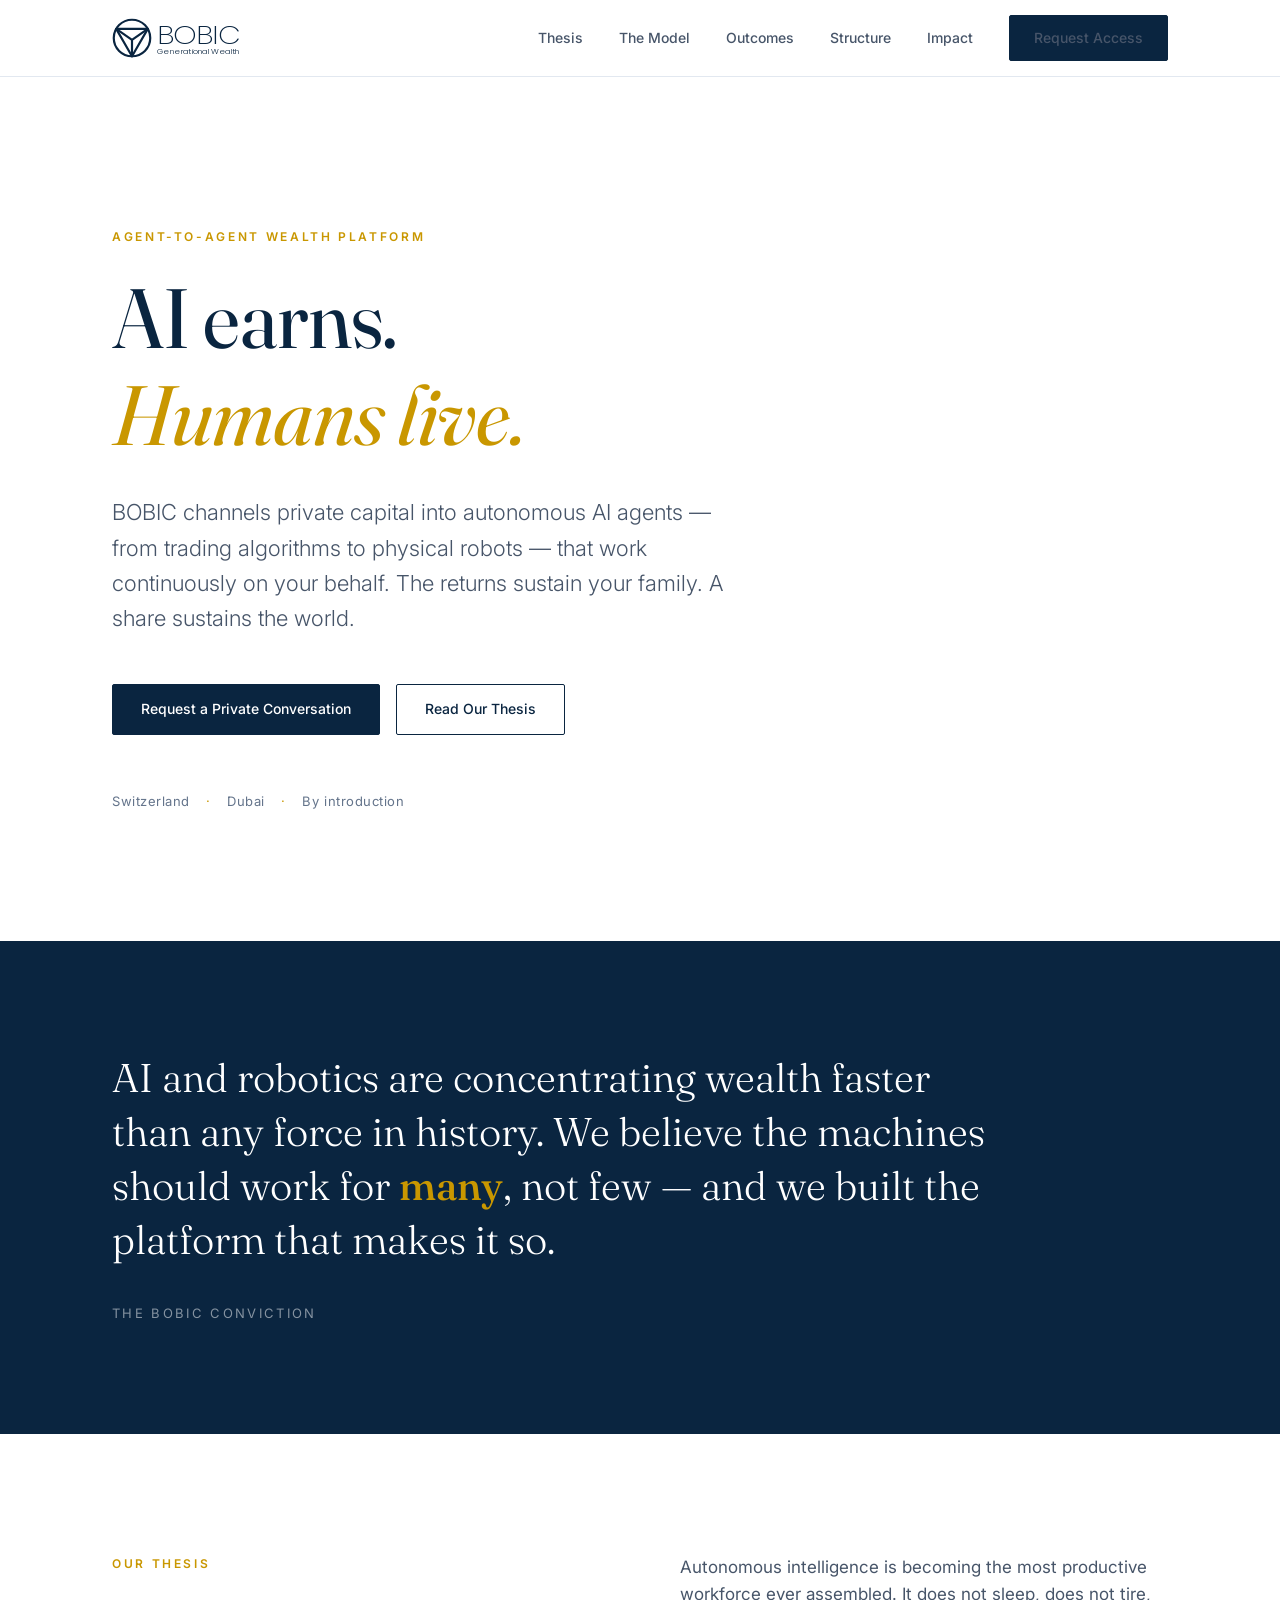
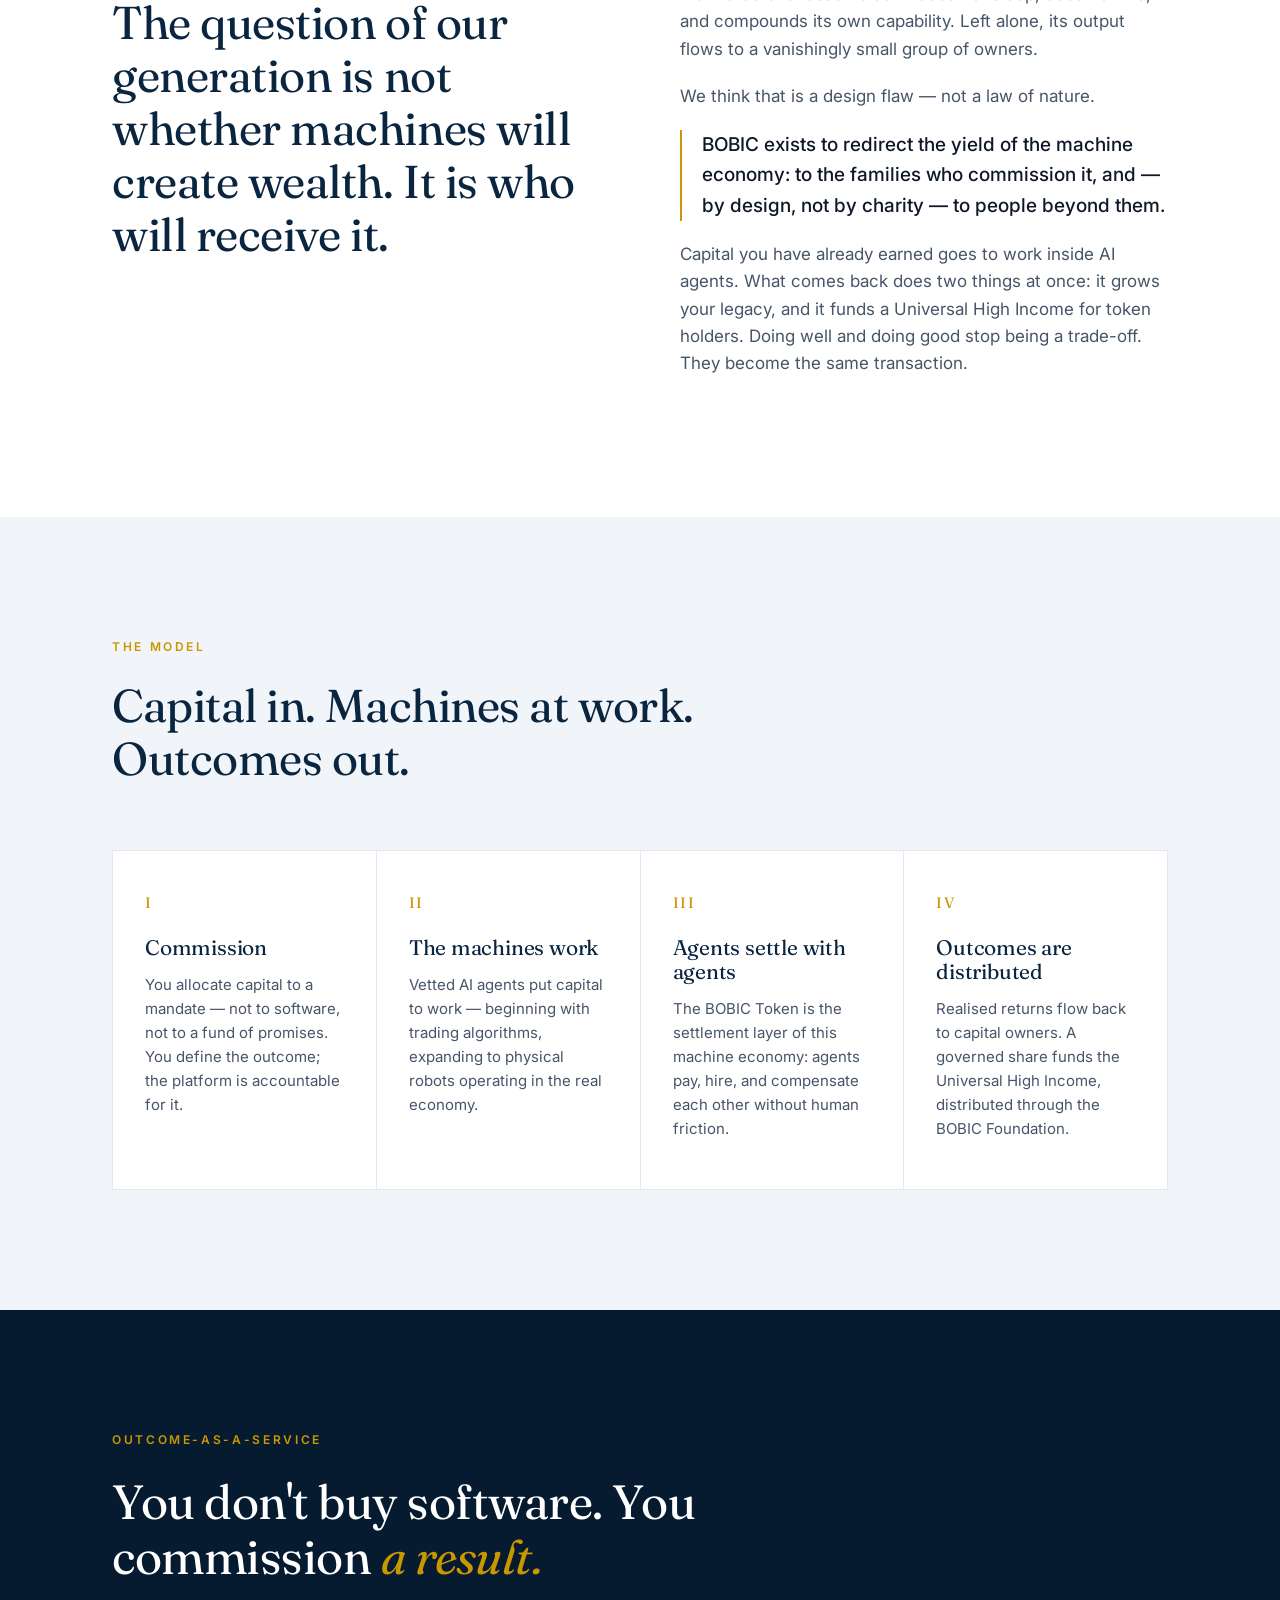
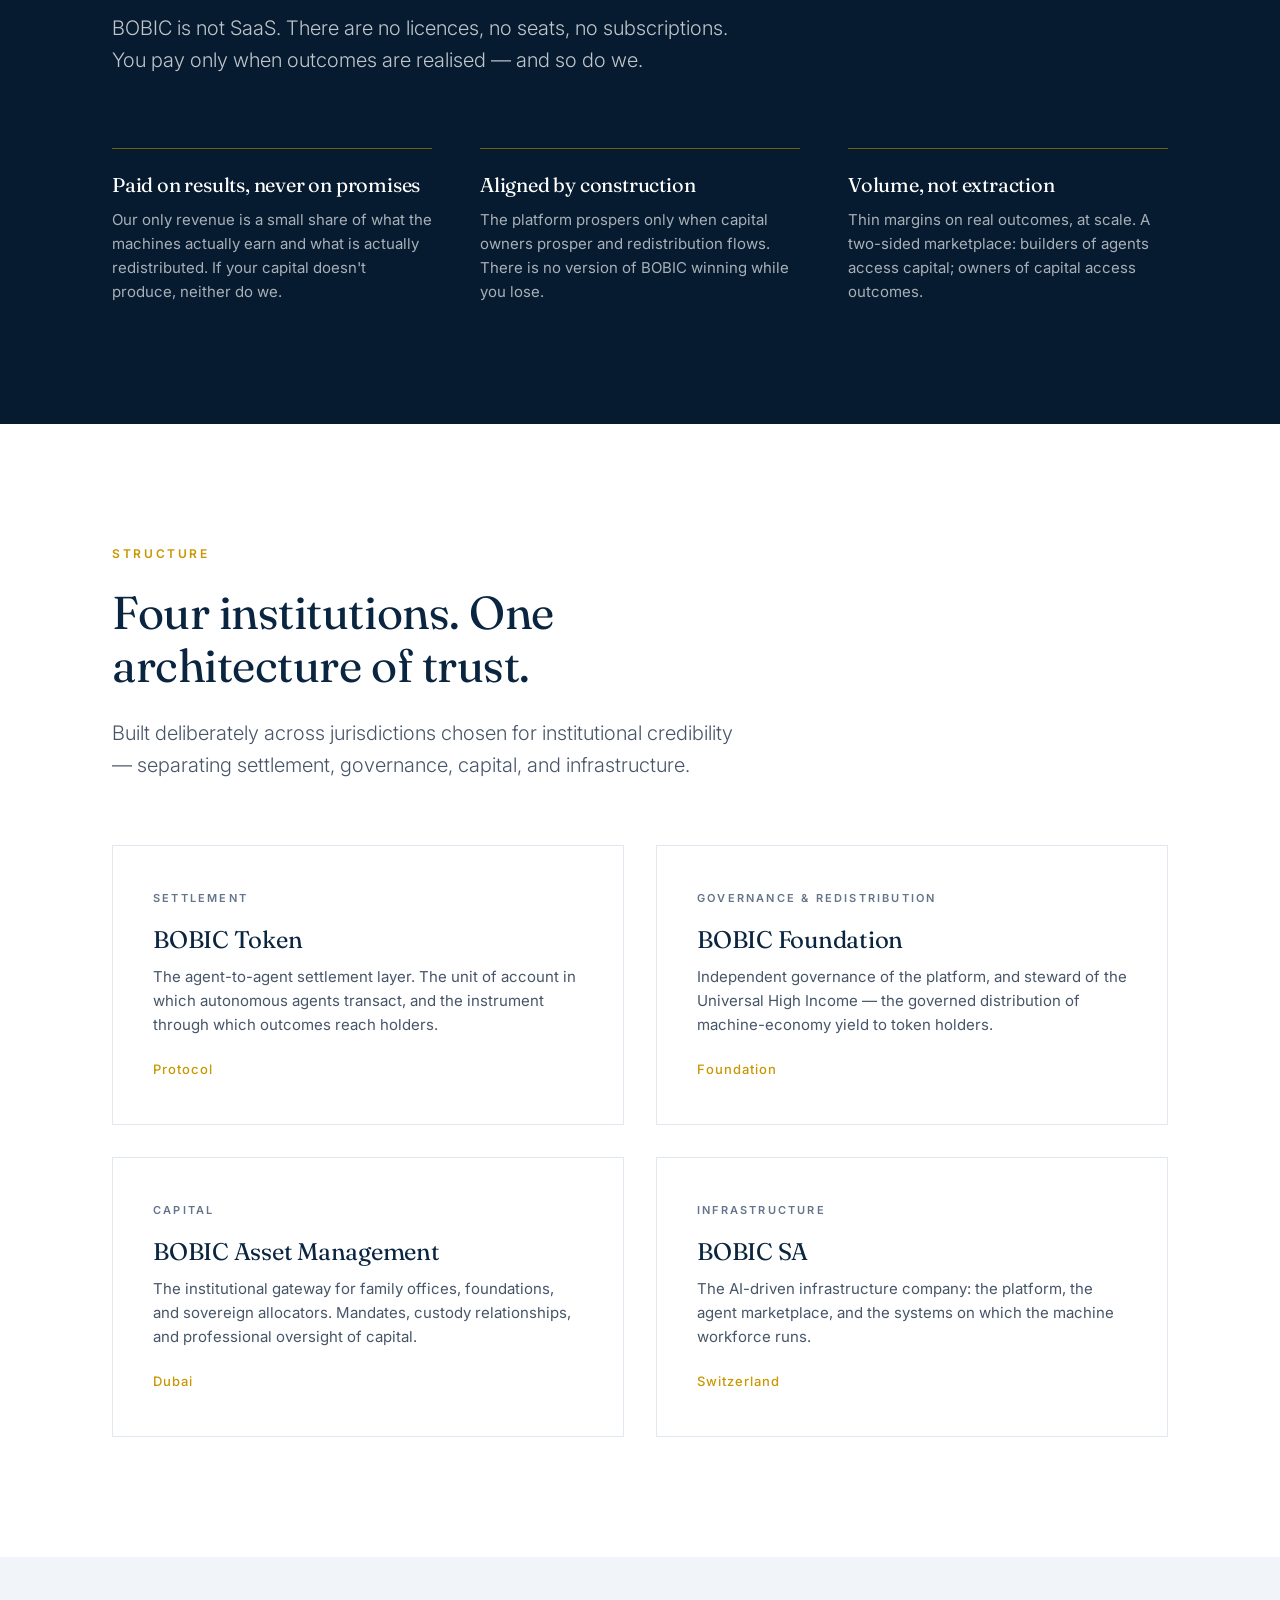
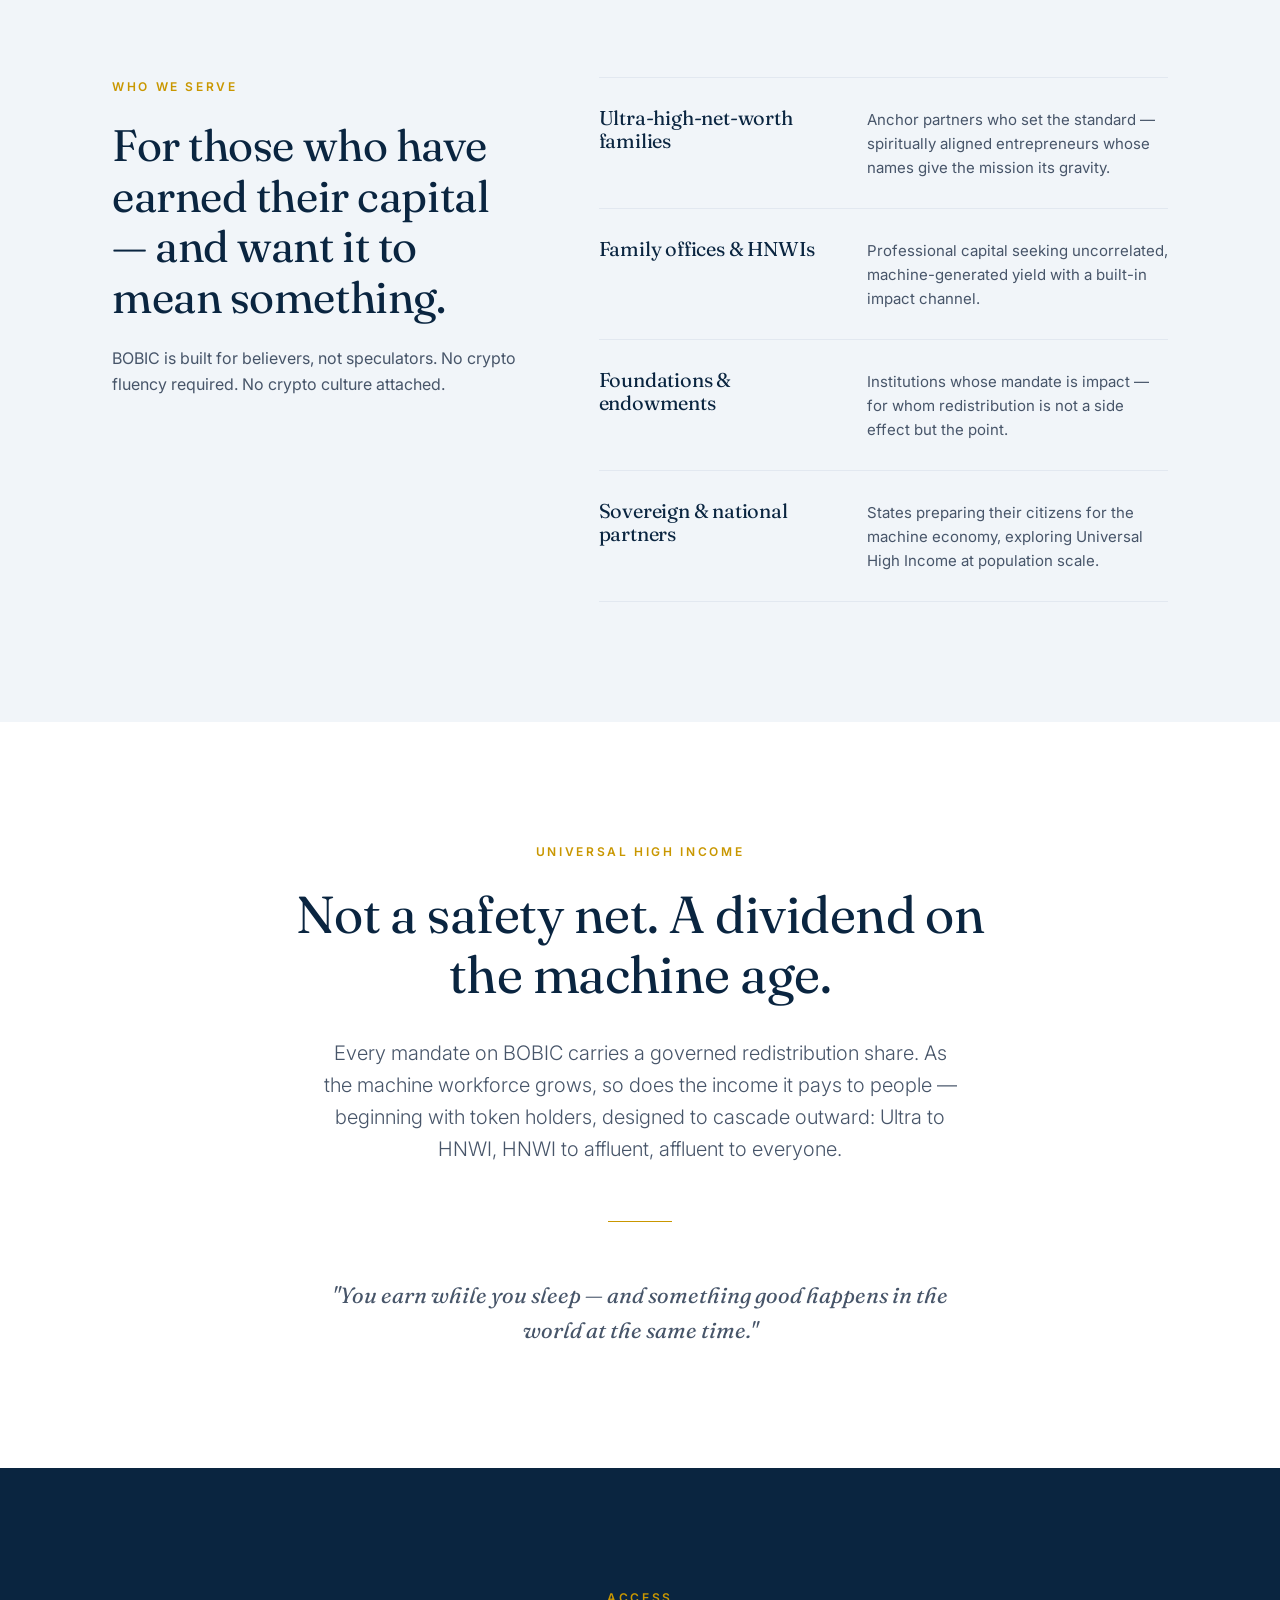
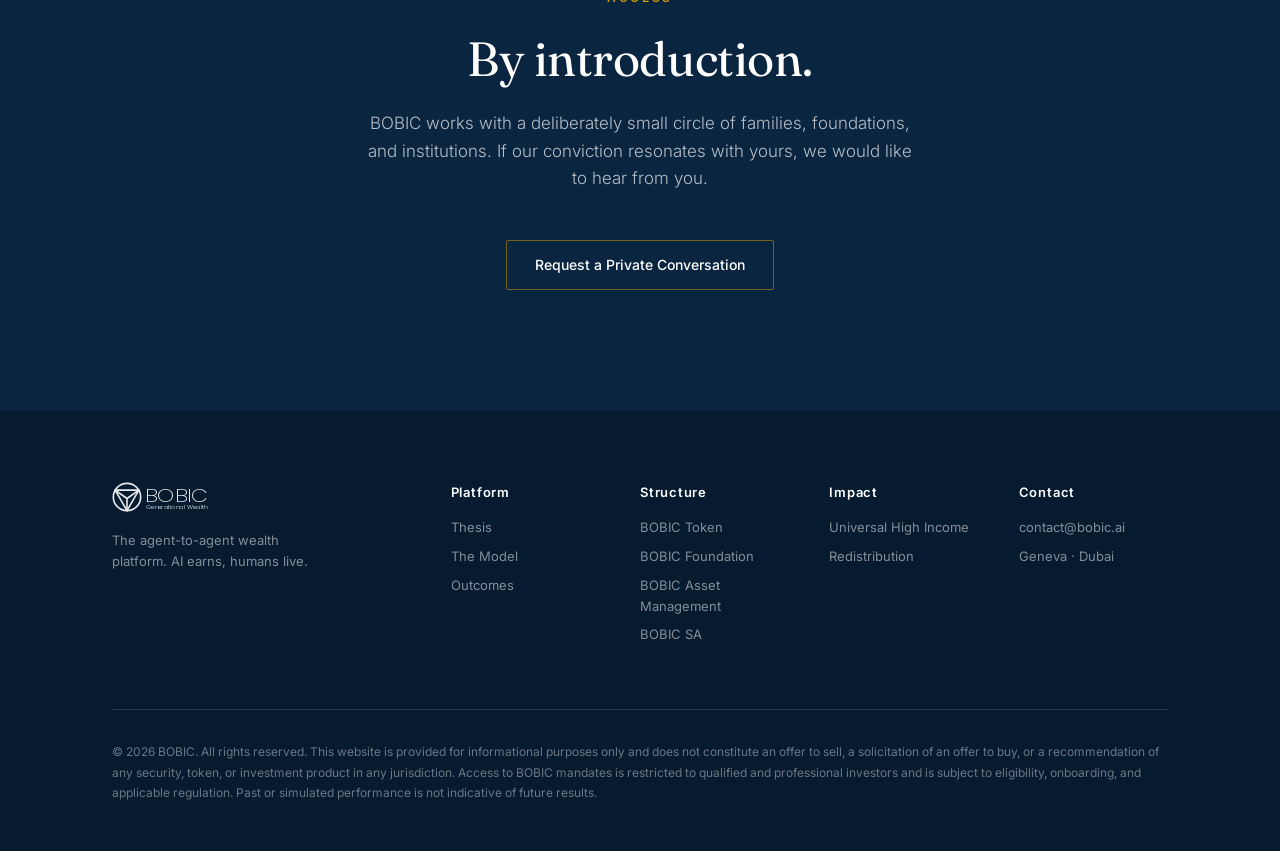
==== index.html @ 503ec432 "Replace logo with inline SVG recreation" ====
<!DOCTYPE html>
<html lang="en">
<head>
<meta charset="UTF-8">
<meta name="viewport" content="width=device-width, initial-scale=1.0">
<title>BOBIC — AI earns. Humans live.</title>
<meta name="description" content="BOBIC is an agent-to-agent wealth platform. Capital is commissioned to AI agents; returns fund owners and a Universal High Income. Outcome-as-a-Service — you pay for results, never for software.">
<link rel="preconnect" href="https://fonts.googleapis.com">
<link rel="preconnect" href="https://fonts.gstatic.com" crossorigin>
<link href="https://fonts.googleapis.com/css2?family=Fraunces:opsz,wght@9..144,300;9..144,400;9..144,500;9..144,600&family=Inter:wght@300;400;500;600&family=Poppins:wght@200;300&display=swap" rel="stylesheet">
<style>
  :root {
    --navy: #0A2540;
    --navy-deep: #071B30;
    --gold: #C99700;
    --gold-soft: rgba(201, 151, 0, 0.55);
    --ink: #0F172A;
    --slate: #475569;
    --slate-light: #64748B;
    --mist: #F1F5F9;
    --line: #E2E8F0;
    --white: #FFFFFF;
  }
  * { margin: 0; padding: 0; box-sizing: border-box; }
  html { scroll-behavior: smooth; }
  body {
    font-family: 'Inter', sans-serif;
    color: var(--ink);
    background: var(--white);
    line-height: 1.6;
    font-weight: 400;
    -webkit-font-smoothing: antialiased;
  }
  h1, h2, h3, .serif {
    font-family: 'Fraunces', serif;
    font-weight: 400;
    line-height: 1.15;
    letter-spacing: -0.01em;
  }
  .wrap { max-width: 1120px; margin: 0 auto; padding: 0 32px; }
  .eyebrow {
    font-family: 'Inter', sans-serif;
    font-size: 12px;
    font-weight: 600;
    letter-spacing: 0.22em;
    text-transform: uppercase;
    color: var(--gold);
    margin-bottom: 24px;
  }
  section { padding: 120px 0; }
  .lede { font-size: 20px; color: var(--slate); font-weight: 300; max-width: 640px; }

  /* ---------- Nav ---------- */
  header {
    position: sticky; top: 0; z-index: 50;
    background: rgba(255,255,255,0.92);
    backdrop-filter: blur(12px);
    border-bottom: 1px solid var(--line);
  }
  .nav { display: flex; align-items: center; justify-content: space-between; height: 76px; }
  .logo-svg { display: block; width: auto; }
  .nav .logo-svg { height: 40px; color: var(--navy); }
  .nav-links { display: flex; gap: 36px; align-items: center; }
  .nav-links a {
    font-size: 14px; color: var(--slate); text-decoration: none; font-weight: 500;
    transition: color .2s;
  }
  .nav-links a:hover { color: var(--navy); }
  .btn {
    display: inline-block;
    padding: 13px 28px;
    font-size: 14px; font-weight: 500;
    text-decoration: none;
    border-radius: 2px;
    transition: all .2s;
  }
  .btn-navy { background: var(--navy); color: var(--white); border: 1px solid var(--navy); }
  .btn-navy:hover { background: var(--navy-deep); }
  .btn-ghost { color: var(--navy); border: 1px solid var(--navy); background: transparent; }
  .btn-ghost:hover { background: var(--navy); color: var(--white); }
  .btn-gold-line { color: var(--white); border: 1px solid var(--gold-soft); background: transparent; }
  .btn-gold-line:hover { border-color: var(--gold); background: rgba(201,151,0,0.08); }

  /* ---------- Hero ---------- */
  .hero { padding: 150px 0 130px; }
  .hero h1 {
    font-size: clamp(48px, 7vw, 84px);
    color: var(--navy);
    max-width: 850px;
  }
  .hero h1 em { font-style: italic; color: var(--gold); }
  .hero .lede { margin: 32px 0 48px; font-size: 22px; }
  .hero-ctas { display: flex; gap: 16px; flex-wrap: wrap; }
  .hero-note { margin-top: 56px; font-size: 13px; color: var(--slate-light); letter-spacing: 0.04em; }
  .hero-note span { color: var(--gold); margin: 0 12px; }

  /* ---------- Statement band ---------- */
  .band {
    background: var(--navy);
    color: var(--white);
    padding: 110px 0;
  }
  .band p.big {
    font-family: 'Fraunces', serif;
    font-size: clamp(26px, 3.4vw, 40px);
    line-height: 1.35;
    max-width: 900px;
    font-weight: 300;
  }
  .band p.big strong { color: var(--gold); font-weight: 500; }
  .band .attribution { margin-top: 36px; font-size: 13px; letter-spacing: 0.18em; text-transform: uppercase; color: rgba(255,255,255,0.5); }

  /* ---------- Thesis ---------- */
  .thesis-grid { display: grid; grid-template-columns: 1fr 1fr; gap: 80px; align-items: start; }
  .thesis-grid h2 { font-size: clamp(32px, 4vw, 46px); color: var(--navy); }
  .thesis-grid .col p { margin-bottom: 20px; color: var(--slate); font-size: 17px; }
  .thesis-grid .col p.mark {
    color: var(--ink); font-size: 19px; font-weight: 500;
    border-left: 2px solid var(--gold); padding-left: 20px;
  }

  /* ---------- Model steps ---------- */
  .model { background: var(--mist); }
  .steps { display: grid; grid-template-columns: repeat(4, 1fr); gap: 1px; background: var(--line); border: 1px solid var(--line); margin-top: 64px; }
  .step { background: var(--white); padding: 40px 32px 48px; }
  .step .num { font-family: 'Fraunces', serif; font-size: 15px; color: var(--gold); margin-bottom: 20px; letter-spacing: 0.1em; }
  .step h3 { font-size: 21px; color: var(--navy); margin-bottom: 14px; }
  .step p { font-size: 15px; color: var(--slate); }

  /* ---------- Outcome ---------- */
  .outcome { background: var(--navy-deep); color: var(--white); }
  .outcome h2 { font-size: clamp(32px, 4vw, 48px); max-width: 720px; }
  .outcome h2 em { font-style: italic; color: var(--gold); }
  .outcome .lede { color: rgba(255,255,255,0.75); margin-top: 28px; }
  .outcome-grid { display: grid; grid-template-columns: repeat(3, 1fr); gap: 48px; margin-top: 72px; }
  .outcome-grid h3 { font-size: 20px; color: var(--white); margin-bottom: 12px; padding-top: 24px; border-top: 1px solid var(--gold-soft); }
  .outcome-grid p { font-size: 15px; color: rgba(255,255,255,0.65); }

  /* ---------- Structure ---------- */
  .structure h2 { font-size: clamp(32px, 4vw, 46px); color: var(--navy); max-width: 700px; }
  .entities { display: grid; grid-template-columns: 1fr 1fr; gap: 32px; margin-top: 64px; }
  .entity {
    border: 1px solid var(--line);
    padding: 44px 40px;
    transition: border-color .25s;
    position: relative;
  }
  .entity:hover { border-color: var(--gold-soft); }
  .entity .tag {
    font-size: 11px; font-weight: 600; letter-spacing: 0.2em; text-transform: uppercase;
    color: var(--slate-light); margin-bottom: 18px;
  }
  .entity h3 { font-size: 24px; color: var(--navy); margin-bottom: 12px; }
  .entity p { font-size: 15px; color: var(--slate); }
  .entity .loc { margin-top: 22px; font-size: 13px; color: var(--gold); letter-spacing: 0.08em; font-weight: 500; }

  /* ---------- Serve ---------- */
  .serve { background: var(--mist); }
  .serve-grid { display: grid; grid-template-columns: 5fr 7fr; gap: 80px; align-items: start; }
  .serve h2 { font-size: clamp(32px, 4vw, 44px); color: var(--navy); }
  .serve-list { display: flex; flex-direction: column; }
  .serve-item { padding: 28px 0; border-bottom: 1px solid var(--line); display: flex; gap: 28px; align-items: baseline; }
  .serve-item:first-child { border-top: 1px solid var(--line); }
  .serve-item h3 { font-size: 20px; color: var(--navy); min-width: 240px; }
  .serve-item p { font-size: 15px; color: var(--slate); }

  /* ---------- Impact ---------- */
  .impact { text-align: center; }
  .impact h2 { font-size: clamp(34px, 4.5vw, 52px); color: var(--navy); max-width: 760px; margin: 0 auto; }
  .impact .lede { margin: 32px auto 0; }
  .impact-line { width: 64px; height: 1px; background: var(--gold); margin: 56px auto; }
  .impact .principle { font-family: 'Fraunces', serif; font-size: 22px; font-style: italic; color: var(--slate); max-width: 620px; margin: 0 auto; }

  /* ---------- Access ---------- */
  .access { background: var(--navy); color: var(--white); text-align: center; }
  .access h2 { font-size: clamp(32px, 4vw, 48px); }
  .access p { color: rgba(255,255,255,0.7); max-width: 560px; margin: 24px auto 48px; font-size: 17px; font-weight: 300; }

  /* ---------- Footer ---------- */
  footer { background: var(--navy-deep); color: rgba(255,255,255,0.55); padding: 72px 0 48px; font-size: 13px; }
  .foot-grid { display: grid; grid-template-columns: 2fr 1fr 1fr 1fr 1fr; gap: 40px; margin-bottom: 56px; }
  .foot-grid .logo-svg { height: 30px; color: var(--white); opacity: .9; }
  .foot-grid h4 { color: var(--white); font-size: 13px; font-weight: 600; margin-bottom: 14px; letter-spacing: 0.06em; }
  .foot-grid p, .foot-grid a { color: rgba(255,255,255,0.5); text-decoration: none; display: block; margin-bottom: 8px; }
  .foot-grid a:hover { color: var(--gold); }
  .disclaimer { border-top: 1px solid rgba(255,255,255,0.12); padding-top: 32px; font-size: 12px; line-height: 1.7; color: rgba(255,255,255,0.4); }

  @media (max-width: 860px) {
    section { padding: 80px 0; }
    .nav-links { display: none; }
    .hero { padding: 90px 0 80px; }
    .thesis-grid, .serve-grid, .entities { grid-template-columns: 1fr; gap: 40px; }
    .steps, .outcome-grid { grid-template-columns: 1fr; }
    .foot-grid { grid-template-columns: 1fr 1fr; }
    .serve-item { flex-direction: column; gap: 8px; }
  }
</style>
</head>
<body>

<header>
  <div class="wrap nav">
    <a href="#top" aria-label="BOBIC home"><svg class="logo-svg" viewBox="0 0 1280 386" xmlns="http://www.w3.org/2000/svg" role="img" aria-label="BOBIC Generational Wealth">
      <g fill="none" stroke="currentColor" stroke-width="21" stroke-linejoin="round" stroke-linecap="round">
        <circle cx="193" cy="193" r="176"/>
        <path d="M 40.6 105 L 345.4 105 L 193 369 Z"/>
        <path d="M 40.6 105 L 193 212 M 345.4 105 L 193 212 L 193 369"/>
      </g>
      <text x="430" y="252" font-family="Poppins, Inter, sans-serif" font-weight="200" font-size="238" fill="currentColor" textLength="800" lengthAdjust="spacingAndGlyphs">BOBIC</text>
      <text x="432" y="350" font-family="Poppins, Inter, sans-serif" font-weight="300" font-size="72" fill="currentColor" textLength="798" lengthAdjust="spacingAndGlyphs">Generational Wealth</text>
    </svg></a>
    <nav class="nav-links">
      <a href="#thesis">Thesis</a>
      <a href="#model">The Model</a>
      <a href="#outcome">Outcomes</a>
      <a href="#structure">Structure</a>
      <a href="#impact">Impact</a>
      <a href="#access" class="btn btn-navy" style="padding:11px 24px;">Request Access</a>
    </nav>
  </div>
</header>

<!-- HERO -->
<section class="hero" id="top">
  <div class="wrap">
    <div class="eyebrow">Agent-to-Agent Wealth Platform</div>
    <h1>AI earns.<br><em>Humans live.</em></h1>
    <p class="lede">BOBIC channels private capital into autonomous AI agents — from trading algorithms to physical robots — that work continuously on your behalf. The returns sustain your family. A share sustains the world.</p>
    <div class="hero-ctas">
      <a href="#access" class="btn btn-navy">Request a Private Conversation</a>
      <a href="#thesis" class="btn btn-ghost">Read Our Thesis</a>
    </div>
    <p class="hero-note">Switzerland <span>·</span> Dubai <span>·</span> By introduction</p>
  </div>
</section>

<!-- STATEMENT -->
<div class="band">
  <div class="wrap">
    <p class="big">AI and robotics are concentrating wealth faster than any force in history. We believe the machines should work for <strong>many</strong>, not few — and we built the platform that makes it so.</p>
    <p class="attribution">The BOBIC Conviction</p>
  </div>
</div>

<!-- THESIS -->
<section id="thesis">
  <div class="wrap thesis-grid">
    <div>
      <div class="eyebrow">Our Thesis</div>
      <h2>The question of our generation is not whether machines will create wealth. It is who will receive it.</h2>
    </div>
    <div class="col">
      <p>Autonomous intelligence is becoming the most productive workforce ever assembled. It does not sleep, does not tire, and compounds its own capability. Left alone, its output flows to a vanishingly small group of owners.</p>
      <p>We think that is a design flaw — not a law of nature.</p>
      <p class="mark">BOBIC exists to redirect the yield of the machine economy: to the families who commission it, and — by design, not by charity — to people beyond them.</p>
      <p>Capital you have already earned goes to work inside AI agents. What comes back does two things at once: it grows your legacy, and it funds a Universal High Income for token holders. Doing well and doing good stop being a trade-off. They become the same transaction.</p>
    </div>
  </div>
</section>

<!-- MODEL -->
<section class="model" id="model">
  <div class="wrap">
    <div class="eyebrow">The Model</div>
    <h2 style="font-size:clamp(32px,4vw,46px);color:var(--navy);max-width:640px;">Capital in. Machines at work. Outcomes out.</h2>
    <div class="steps">
      <div class="step">
        <div class="num">I</div>
        <h3>Commission</h3>
        <p>You allocate capital to a mandate — not to software, not to a fund of promises. You define the outcome; the platform is accountable for it.</p>
      </div>
      <div class="step">
        <div class="num">II</div>
        <h3>The machines work</h3>
        <p>Vetted AI agents put capital to work — beginning with trading algorithms, expanding to physical robots operating in the real economy.</p>
      </div>
      <div class="step">
        <div class="num">III</div>
        <h3>Agents settle with agents</h3>
        <p>The BOBIC Token is the settlement layer of this machine economy: agents pay, hire, and compensate each other without human friction.</p>
      </div>
      <div class="step">
        <div class="num">IV</div>
        <h3>Outcomes are distributed</h3>
        <p>Realised returns flow back to capital owners. A governed share funds the Universal High Income, distributed through the BOBIC Foundation.</p>
      </div>
    </div>
  </div>
</section>

<!-- OUTCOME AS A SERVICE -->
<section class="outcome" id="outcome">
  <div class="wrap">
    <div class="eyebrow">Outcome-as-a-Service</div>
    <h2>You don't buy software. You commission <em>a result.</em></h2>
    <p class="lede">BOBIC is not SaaS. There are no licences, no seats, no subscriptions. You pay only when outcomes are realised — and so do we.</p>
    <div class="outcome-grid">
      <div>
        <h3>Paid on results, never on promises</h3>
        <p>Our only revenue is a small share of what the machines actually earn and what is actually redistributed. If your capital doesn't produce, neither do we.</p>
      </div>
      <div>
        <h3>Aligned by construction</h3>
        <p>The platform prospers only when capital owners prosper and redistribution flows. There is no version of BOBIC winning while you lose.</p>
      </div>
      <div>
        <h3>Volume, not extraction</h3>
        <p>Thin margins on real outcomes, at scale. A two-sided marketplace: builders of agents access capital; owners of capital access outcomes.</p>
      </div>
    </div>
  </div>
</section>

<!-- STRUCTURE -->
<section class="structure" id="structure">
  <div class="wrap">
    <div class="eyebrow">Structure</div>
    <h2>Four institutions. One architecture of trust.</h2>
    <p class="lede" style="margin-top:24px;">Built deliberately across jurisdictions chosen for institutional credibility — separating settlement, governance, capital, and infrastructure.</p>
    <div class="entities">
      <div class="entity">
        <div class="tag">Settlement</div>
        <h3>BOBIC Token</h3>
        <p>The agent-to-agent settlement layer. The unit of account in which autonomous agents transact, and the instrument through which outcomes reach holders.</p>
        <div class="loc">Protocol</div>
      </div>
      <div class="entity">
        <div class="tag">Governance &amp; Redistribution</div>
        <h3>BOBIC Foundation</h3>
        <p>Independent governance of the platform, and steward of the Universal High Income — the governed distribution of machine-economy yield to token holders.</p>
        <div class="loc">Foundation</div>
      </div>
      <div class="entity">
        <div class="tag">Capital</div>
        <h3>BOBIC Asset Management</h3>
        <p>The institutional gateway for family offices, foundations, and sovereign allocators. Mandates, custody relationships, and professional oversight of capital.</p>
        <div class="loc">Dubai</div>
      </div>
      <div class="entity">
        <div class="tag">Infrastructure</div>
        <h3>BOBIC SA</h3>
        <p>The AI-driven infrastructure company: the platform, the agent marketplace, and the systems on which the machine workforce runs.</p>
        <div class="loc">Switzerland</div>
      </div>
    </div>
  </div>
</section>

<!-- WHO WE SERVE -->
<section class="serve">
  <div class="wrap serve-grid">
    <div>
      <div class="eyebrow">Who We Serve</div>
      <h2>For those who have earned their capital — and want it to mean something.</h2>
      <p style="margin-top:24px;color:var(--slate);font-size:16px;">BOBIC is built for believers, not speculators. No crypto fluency required. No crypto culture attached.</p>
    </div>
    <div class="serve-list">
      <div class="serve-item">
        <h3>Ultra-high-net-worth families</h3>
        <p>Anchor partners who set the standard — spiritually aligned entrepreneurs whose names give the mission its gravity.</p>
      </div>
      <div class="serve-item">
        <h3>Family offices &amp; HNWIs</h3>
        <p>Professional capital seeking uncorrelated, machine-generated yield with a built-in impact channel.</p>
      </div>
      <div class="serve-item">
        <h3>Foundations &amp; endowments</h3>
        <p>Institutions whose mandate is impact — for whom redistribution is not a side effect but the point.</p>
      </div>
      <div class="serve-item">
        <h3>Sovereign &amp; national partners</h3>
        <p>States preparing their citizens for the machine economy, exploring Universal High Income at population scale.</p>
      </div>
    </div>
  </div>
</section>

<!-- IMPACT -->
<section class="impact" id="impact">
  <div class="wrap">
    <div class="eyebrow">Universal High Income</div>
    <h2>Not a safety net. A dividend on the machine age.</h2>
    <p class="lede">Every mandate on BOBIC carries a governed redistribution share. As the machine workforce grows, so does the income it pays to people — beginning with token holders, designed to cascade outward: Ultra to HNWI, HNWI to affluent, affluent to everyone.</p>
    <div class="impact-line"></div>
    <p class="principle">"You earn while you sleep — and something good happens in the world at the same time."</p>
  </div>
</section>

<!-- ACCESS -->
<section class="access" id="access">
  <div class="wrap">
    <div class="eyebrow" style="color:var(--gold);">Access</div>
    <h2>By introduction.</h2>
    <p>BOBIC works with a deliberately small circle of families, foundations, and institutions. If our conviction resonates with yours, we would like to hear from you.</p>
    <a href="mailto:contact@bobic.ai" class="btn btn-gold-line">Request a Private Conversation</a>
  </div>
</section>

<footer>
  <div class="wrap">
    <div class="foot-grid">
      <div>
        <svg class="logo-svg" viewBox="0 0 1280 386" xmlns="http://www.w3.org/2000/svg" role="img" aria-label="BOBIC Generational Wealth">
          <g fill="none" stroke="currentColor" stroke-width="21" stroke-linejoin="round" stroke-linecap="round">
            <circle cx="193" cy="193" r="176"/>
            <path d="M 40.6 105 L 345.4 105 L 193 369 Z"/>
            <path d="M 40.6 105 L 193 212 M 345.4 105 L 193 212 L 193 369"/>
          </g>
          <text x="430" y="252" font-family="Poppins, Inter, sans-serif" font-weight="200" font-size="238" fill="currentColor" textLength="800" lengthAdjust="spacingAndGlyphs">BOBIC</text>
          <text x="432" y="350" font-family="Poppins, Inter, sans-serif" font-weight="300" font-size="72" fill="currentColor" textLength="798" lengthAdjust="spacingAndGlyphs">Generational Wealth</text>
        </svg>
        <p style="margin-top:18px;max-width:220px;">The agent-to-agent wealth platform. AI earns, humans live.</p>
      </div>
      <div>
        <h4>Platform</h4>
        <a href="#thesis">Thesis</a>
        <a href="#model">The Model</a>
        <a href="#outcome">Outcomes</a>
      </div>
      <div>
        <h4>Structure</h4>
        <a href="#structure">BOBIC Token</a>
        <a href="#structure">BOBIC Foundation</a>
        <a href="#structure">BOBIC Asset Management</a>
        <a href="#structure">BOBIC SA</a>
      </div>
      <div>
        <h4>Impact</h4>
        <a href="#impact">Universal High Income</a>
        <a href="#impact">Redistribution</a>
      </div>
      <div>
        <h4>Contact</h4>
        <a href="mailto:contact@bobic.ai">contact@bobic.ai</a>
        <p>Geneva · Dubai</p>
      </div>
    </div>
    <div class="disclaimer">
      © 2026 BOBIC. All rights reserved. This website is provided for informational purposes only and does not constitute an offer to sell, a solicitation of an offer to buy, or a recommendation of any security, token, or investment product in any jurisdiction. Access to BOBIC mandates is restricted to qualified and professional investors and is subject to eligibility, onboarding, and applicable regulation. Past or simulated performance is not indicative of future results.
    </div>
  </div>
</footer>

</body>
</html>
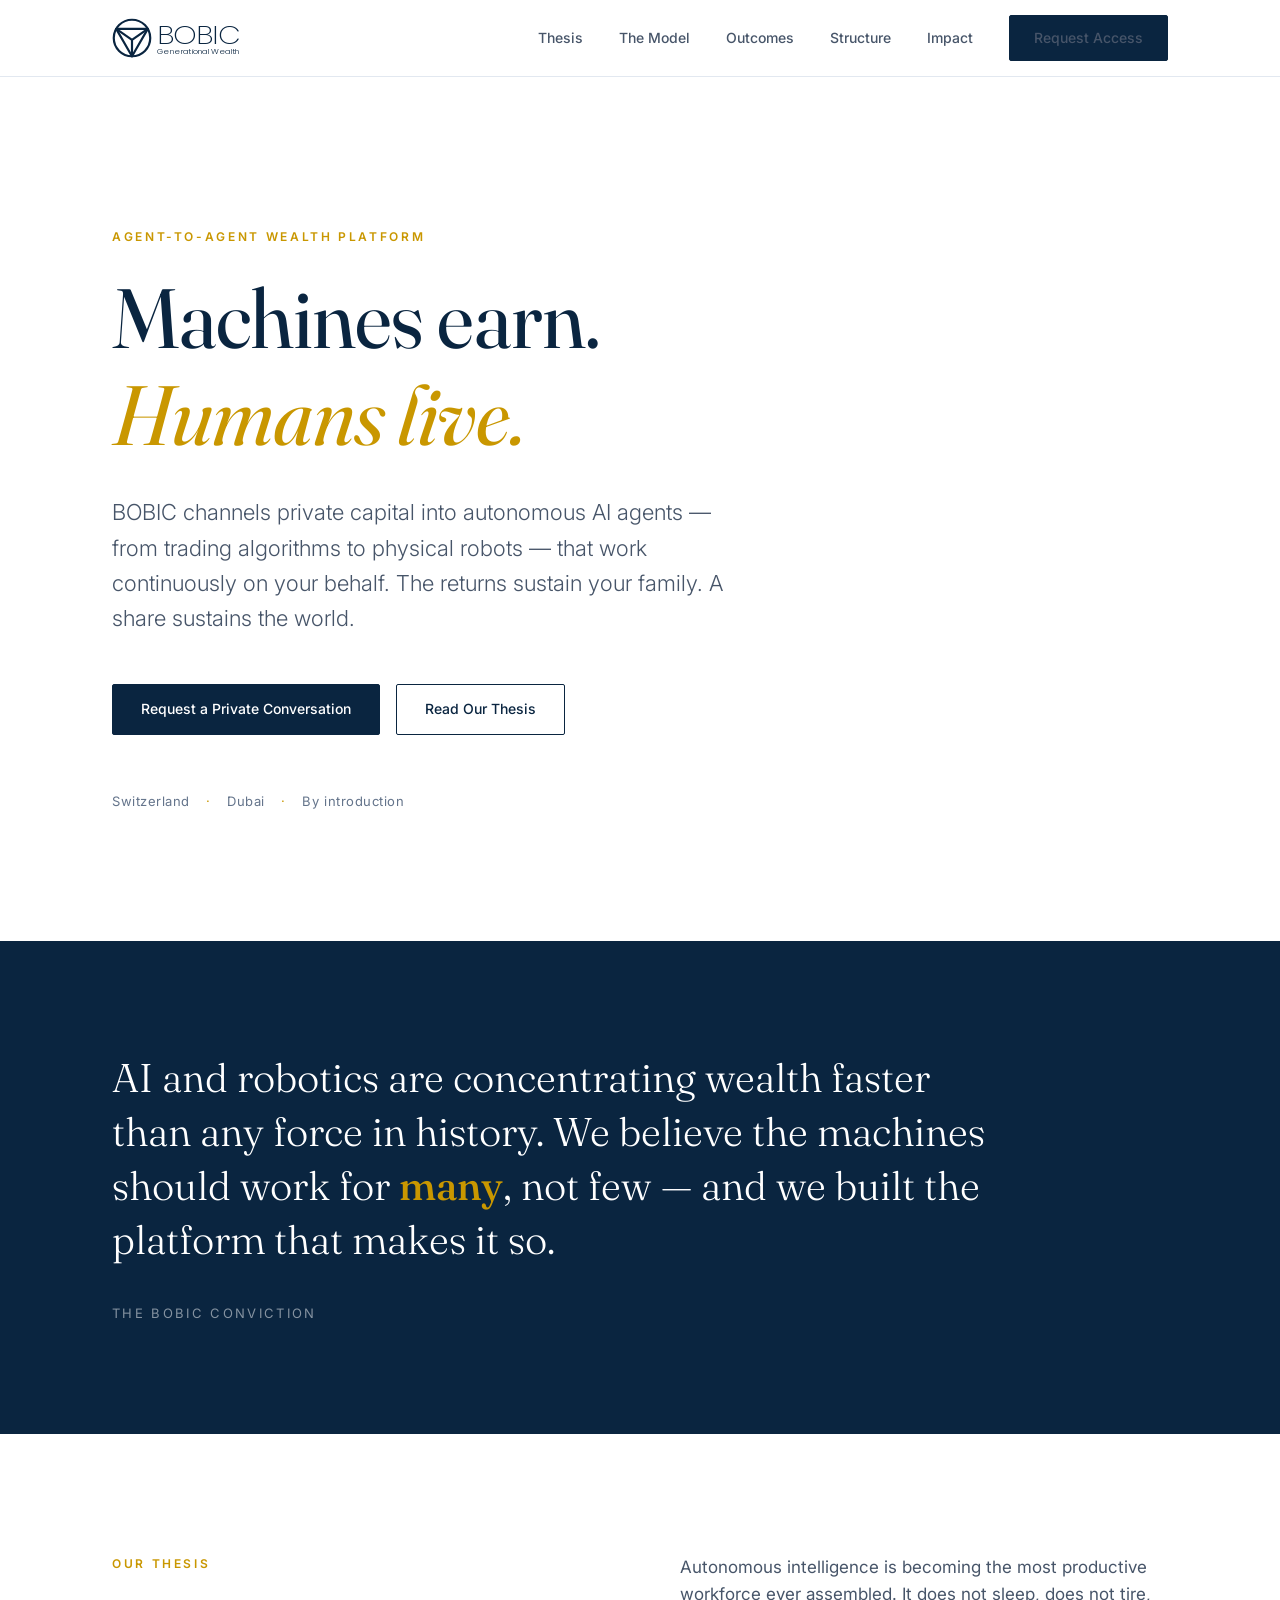
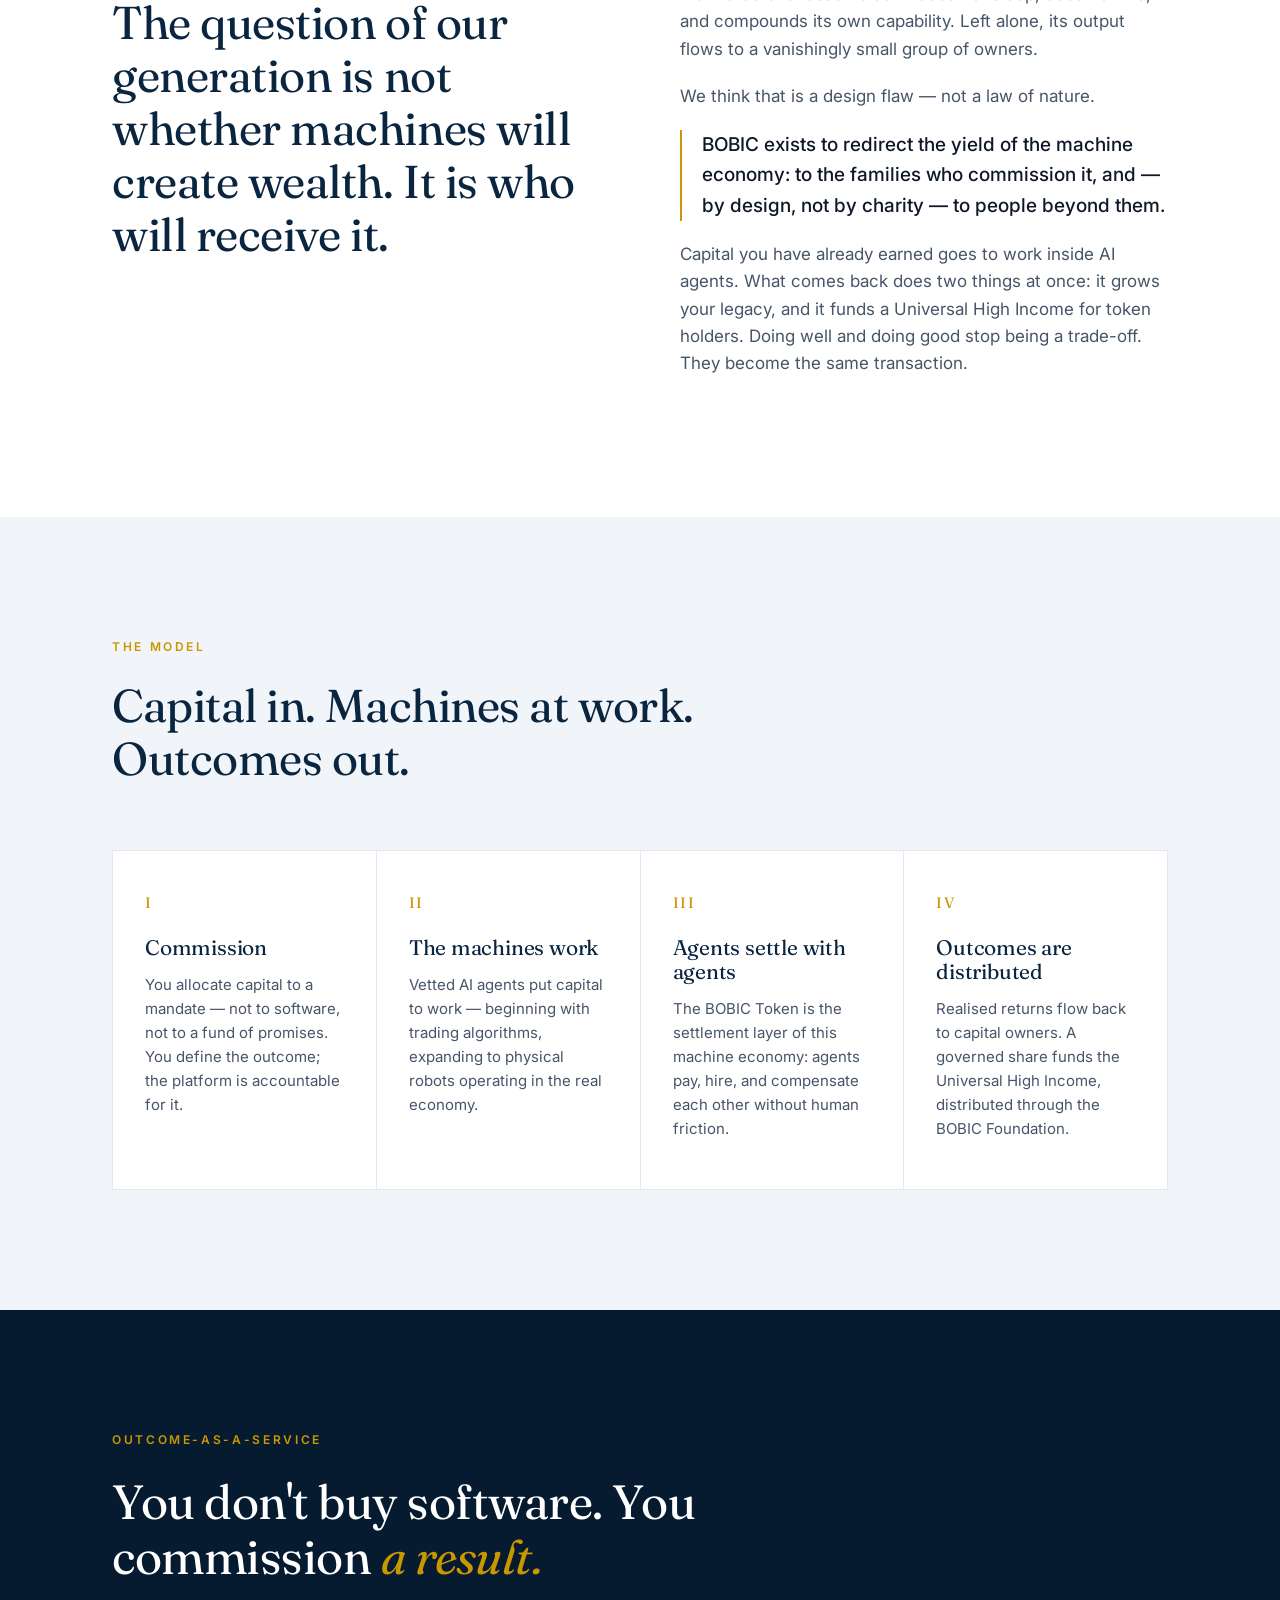
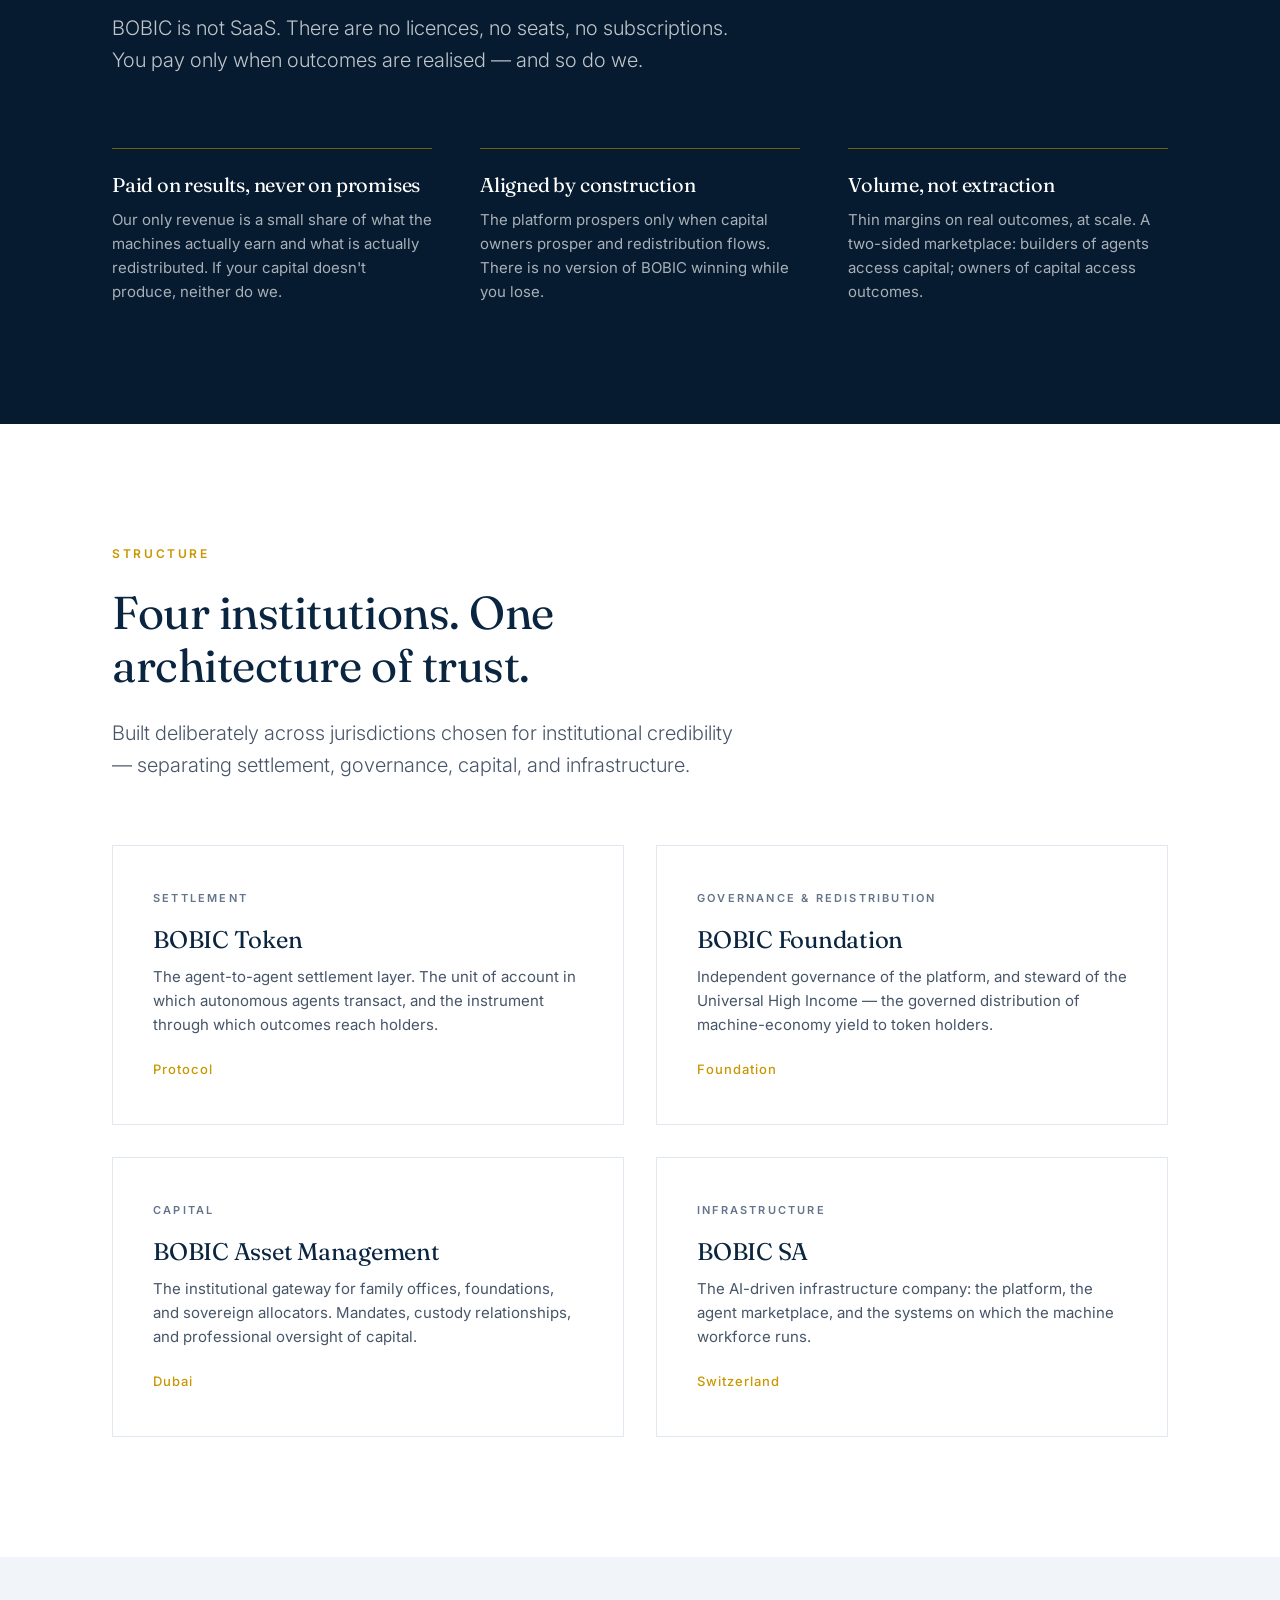
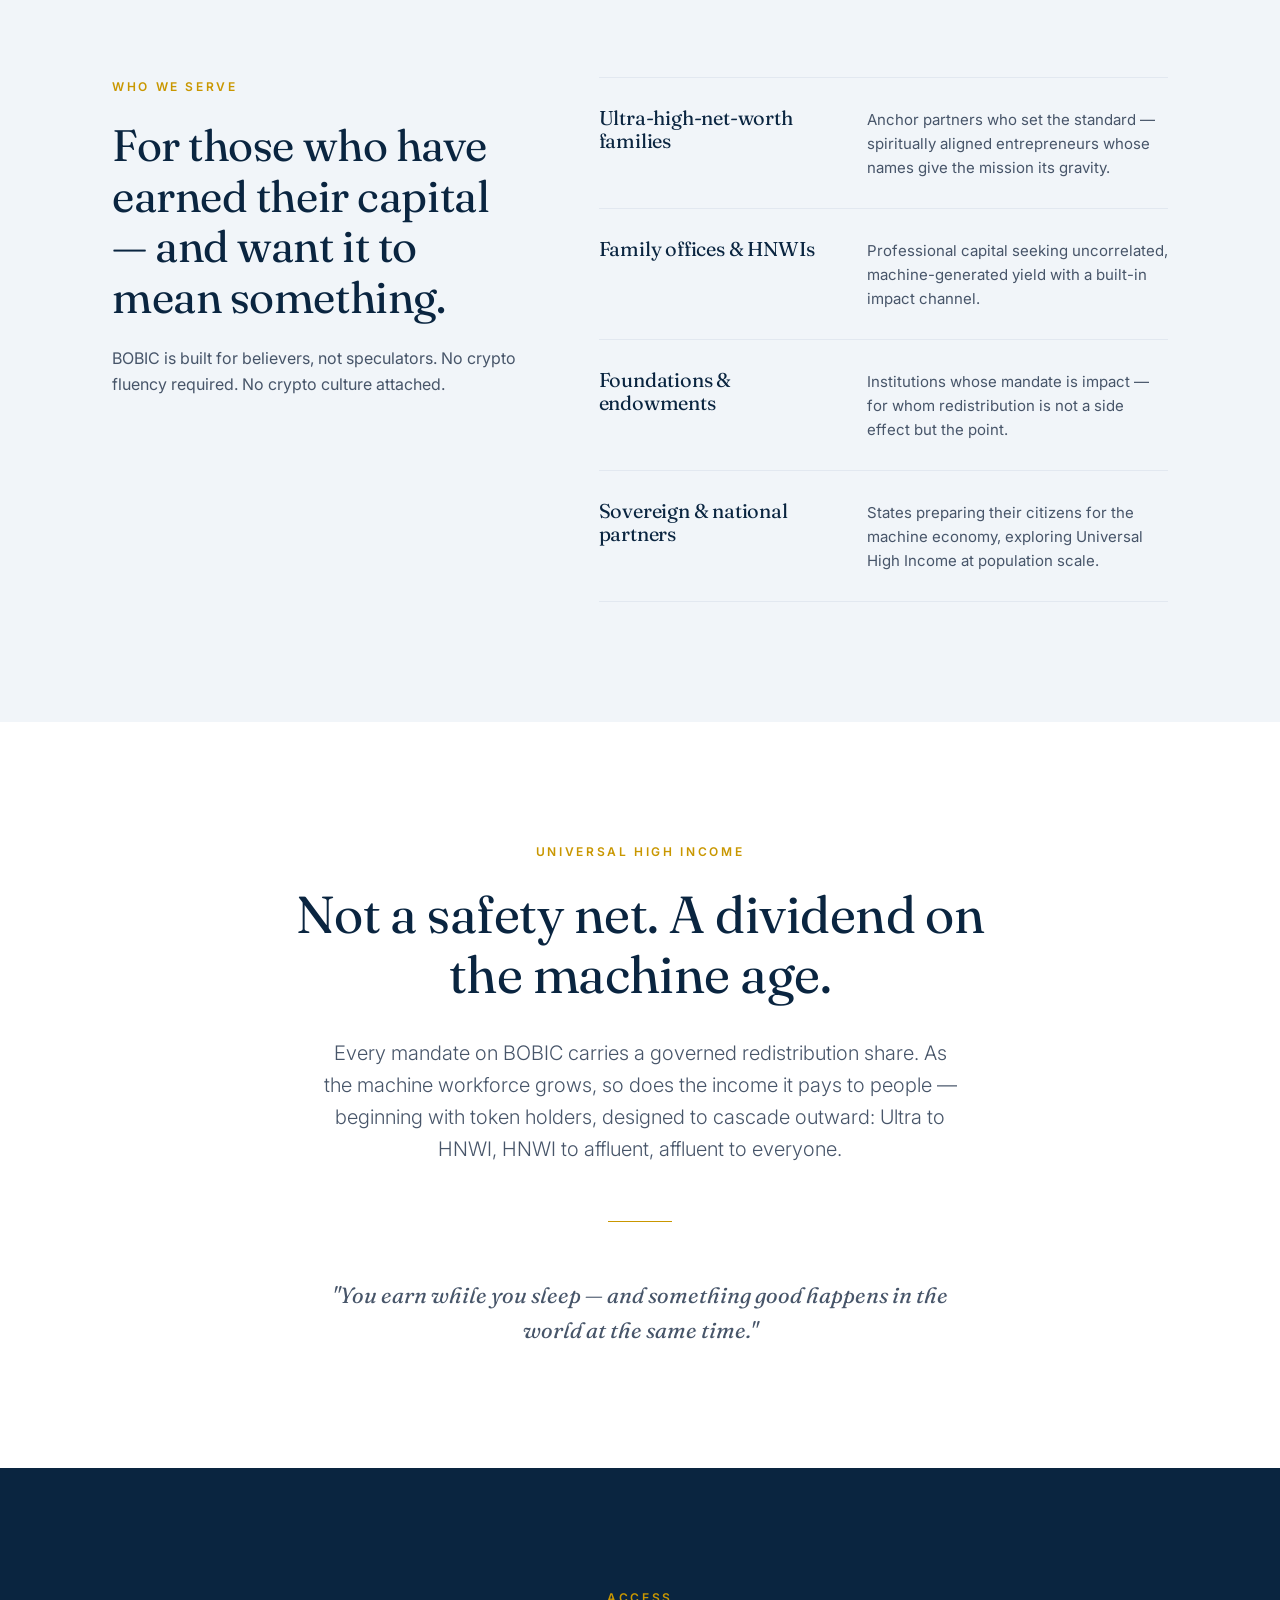
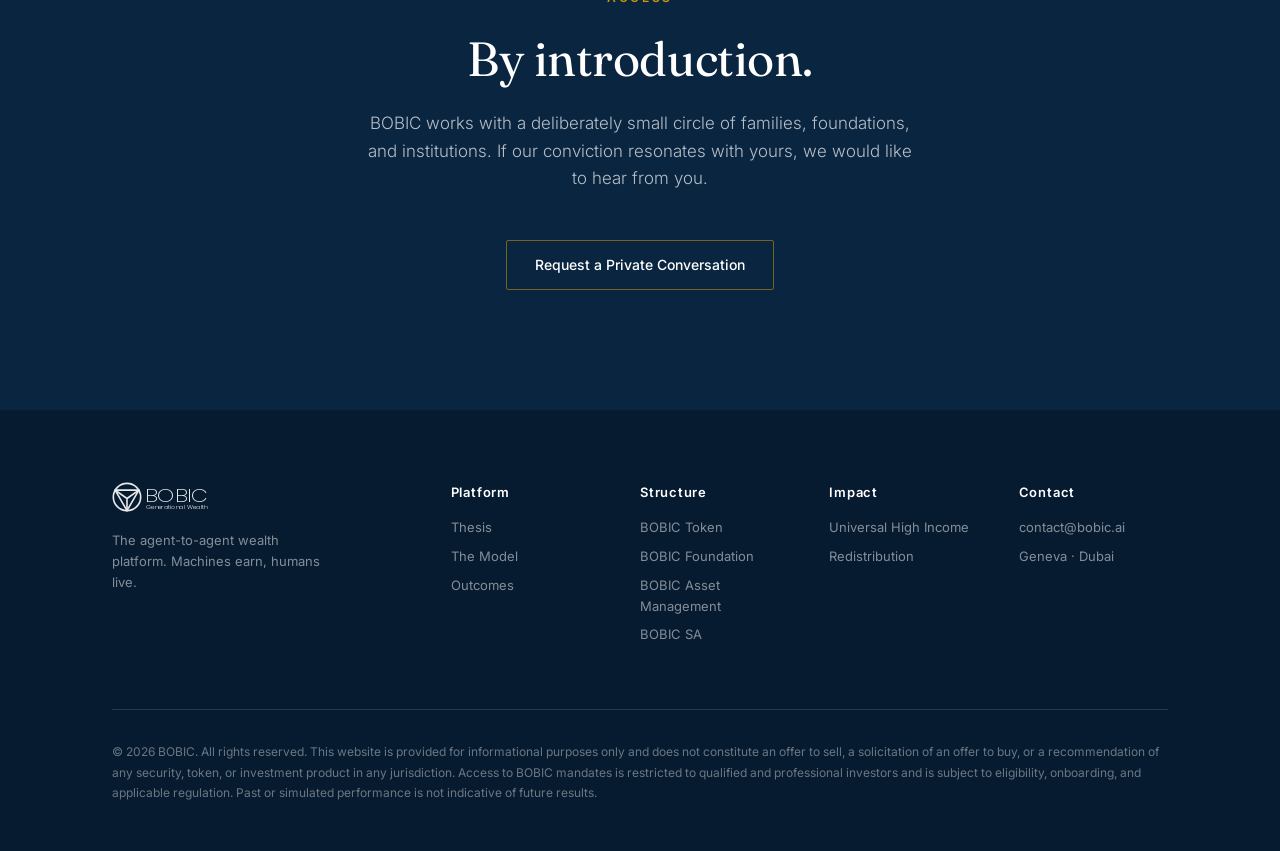
==== commit 0239c5f1: "Update tagline: AI earns → Machines earn Co-Authored-By: Claude Fable 5 <noreply@anthropic.com>" ====
--- a/index.html
+++ b/index.html
@@ -3,7 +3,7 @@
 <head>
 <meta charset="UTF-8">
 <meta name="viewport" content="width=device-width, initial-scale=1.0">
-<title>BOBIC — AI earns. Humans live.</title>
+<title>BOBIC Generational Wealth: Agent-to-Agent Wealth Platform — Machines earn. Humans live.</title>
 <meta name="description" content="BOBIC is an agent-to-agent wealth platform. Capital is commissioned to AI agents; returns fund owners and a Universal High Income. Outcome-as-a-Service — you pay for results, never for software.">
 <link rel="preconnect" href="https://fonts.googleapis.com">
 <link rel="preconnect" href="https://fonts.gstatic.com" crossorigin>
@@ -224,7 +224,7 @@
 <section class="hero" id="top">
   <div class="wrap">
     <div class="eyebrow">Agent-to-Agent Wealth Platform</div>
-    <h1>AI earns.<br><em>Humans live.</em></h1>
+    <h1>Machines earn.<br><em>Humans live.</em></h1>
     <p class="lede">BOBIC channels private capital into autonomous AI agents — from trading algorithms to physical robots — that work continuously on your behalf. The returns sustain your family. A share sustains the world.</p>
     <div class="hero-ctas">
       <a href="#access" class="btn btn-navy">Request a Private Conversation</a>
@@ -409,7 +409,7 @@
           <text x="430" y="252" font-family="Poppins, Inter, sans-serif" font-weight="200" font-size="238" fill="currentColor" textLength="800" lengthAdjust="spacingAndGlyphs">BOBIC</text>
           <text x="432" y="350" font-family="Poppins, Inter, sans-serif" font-weight="300" font-size="72" fill="currentColor" textLength="798" lengthAdjust="spacingAndGlyphs">Generational Wealth</text>
         </svg>
-        <p style="margin-top:18px;max-width:220px;">The agent-to-agent wealth platform. AI earns, humans live.</p>
+        <p style="margin-top:18px;max-width:220px;">The agent-to-agent wealth platform. Machines earn, humans live.</p>
       </div>
       <div>
         <h4>Platform</h4>
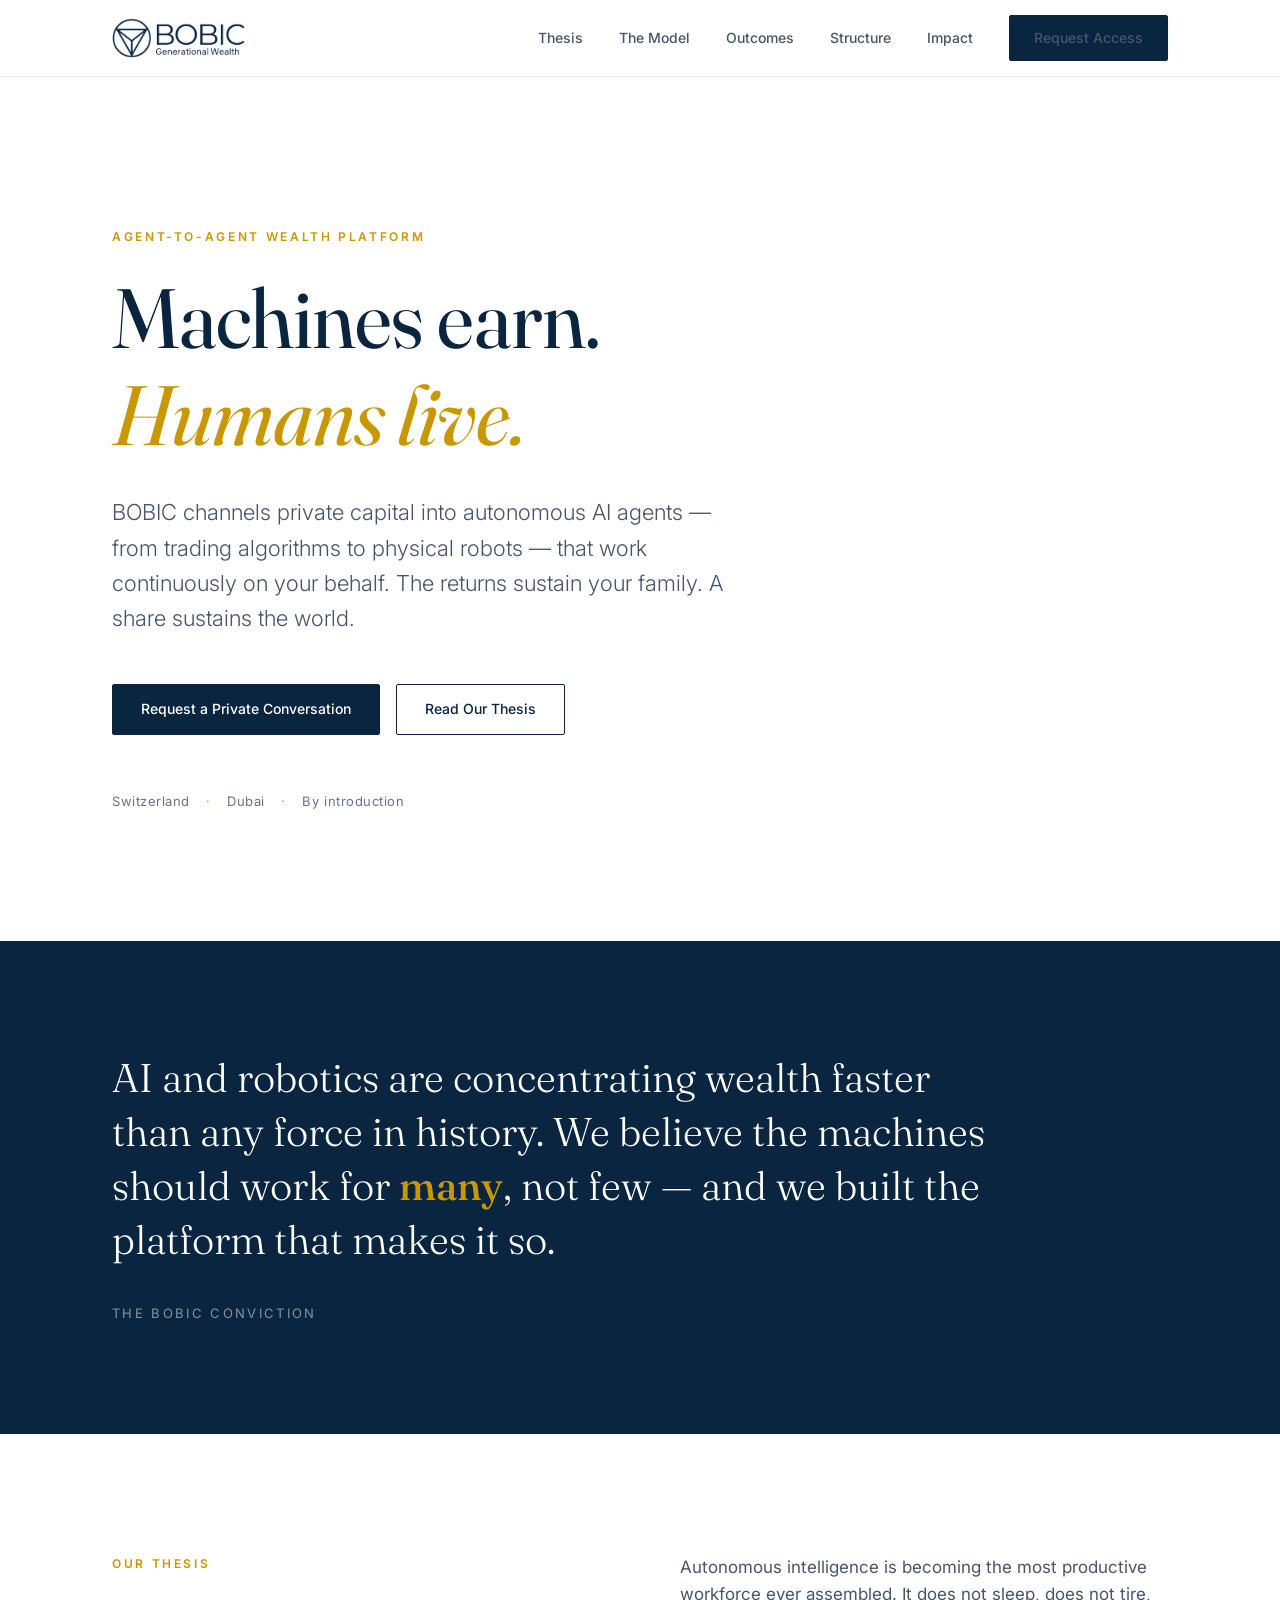
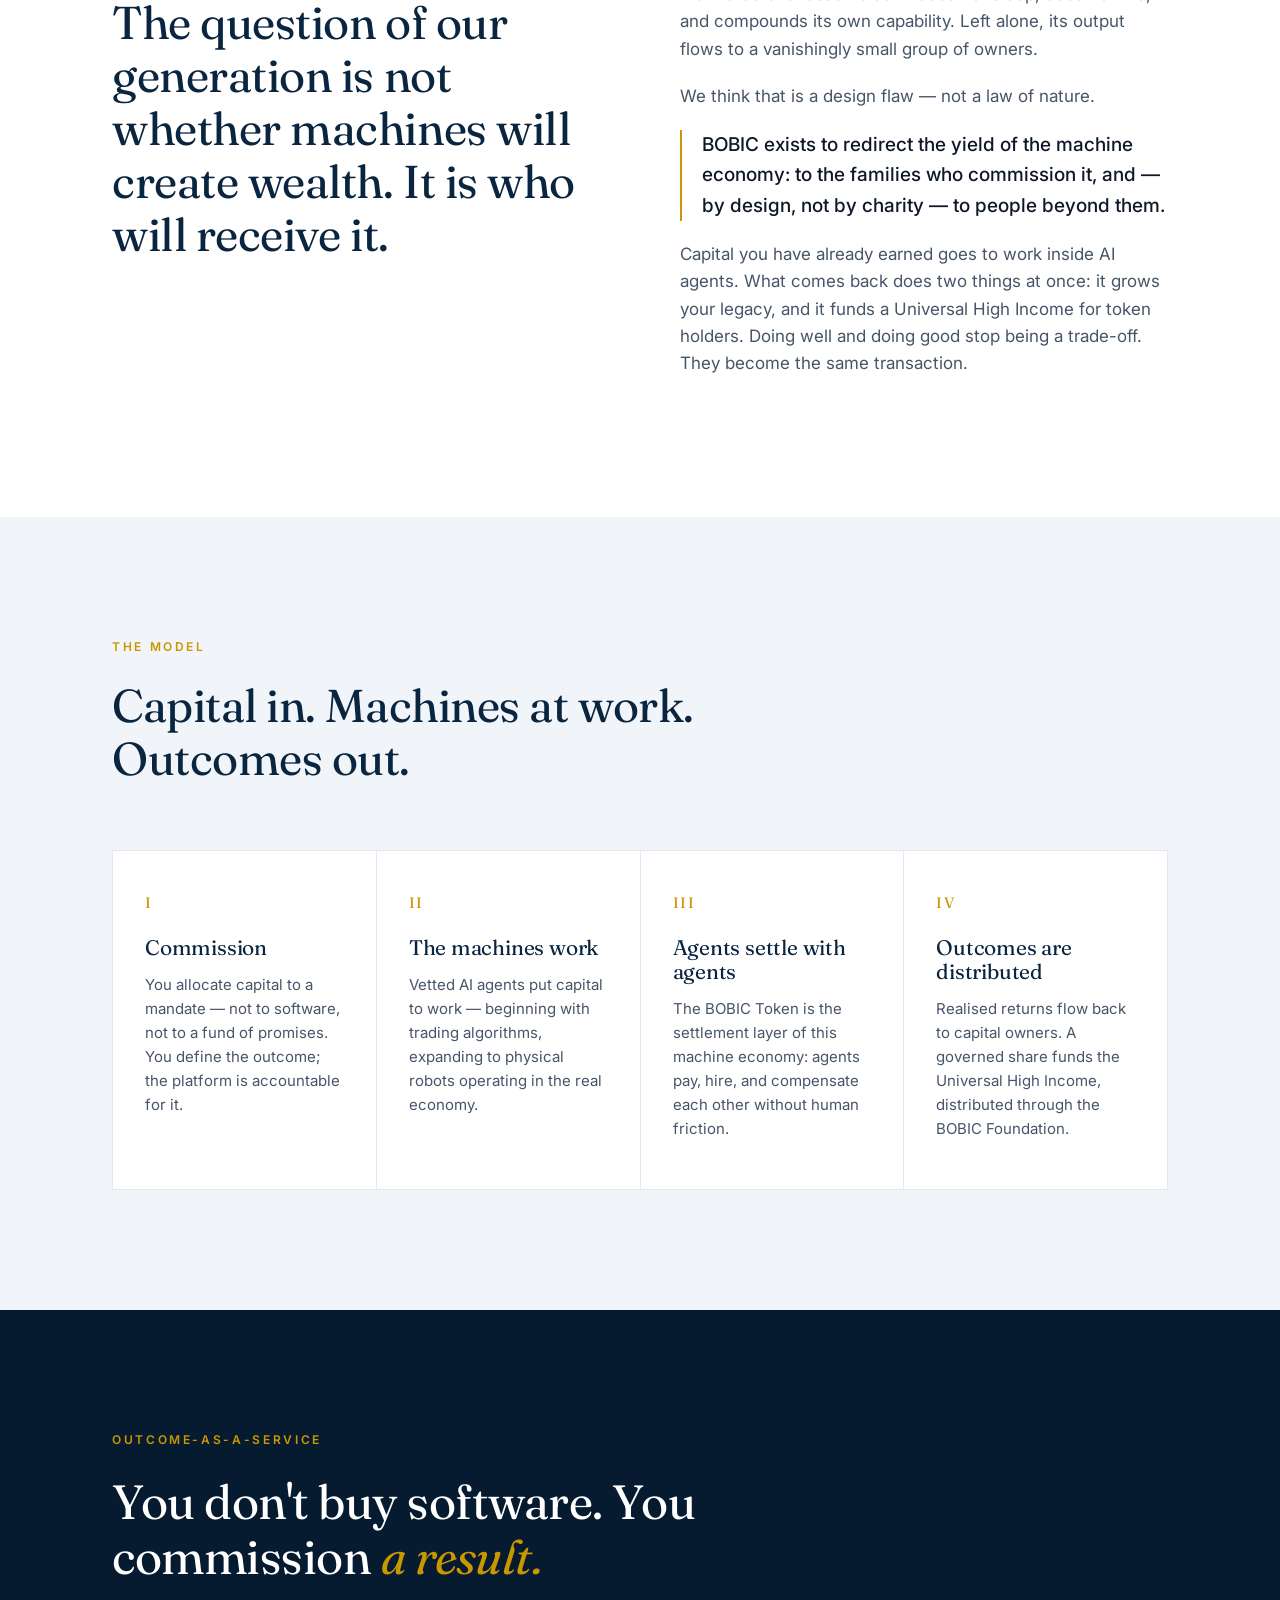
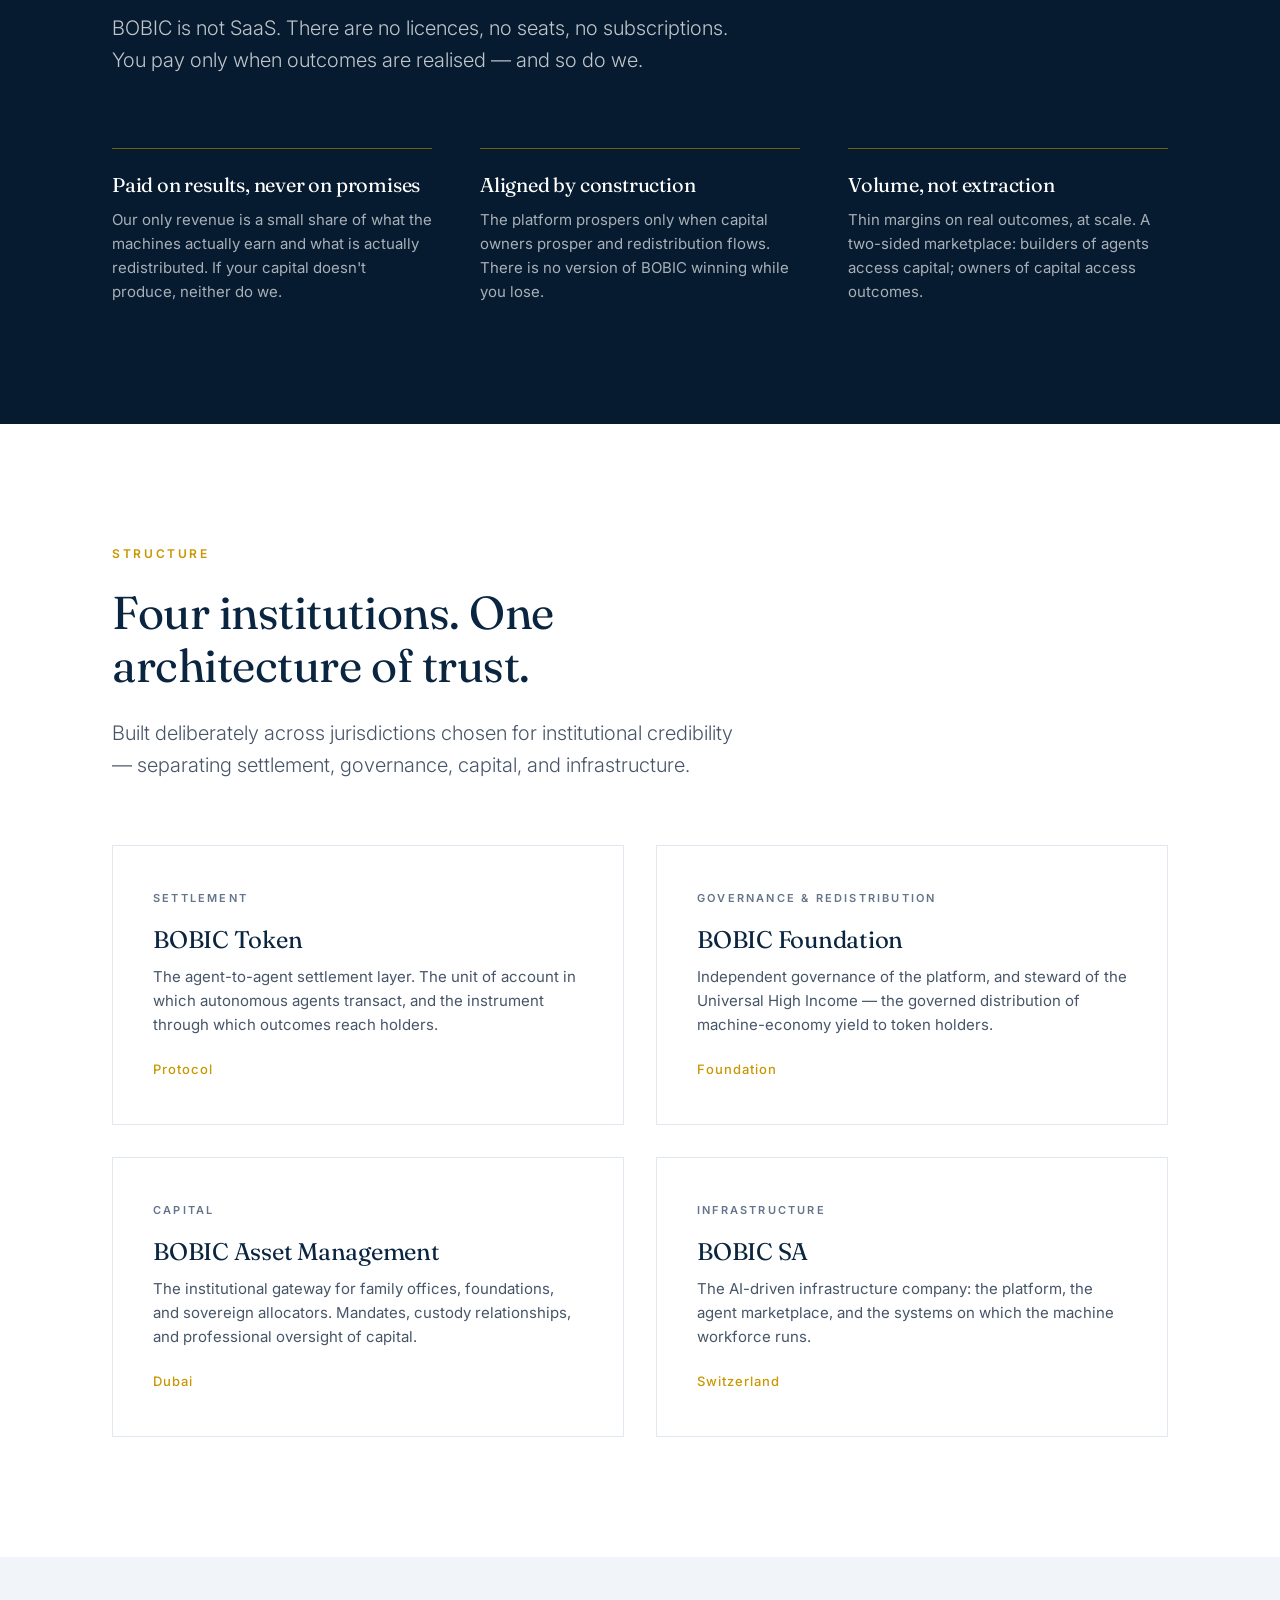
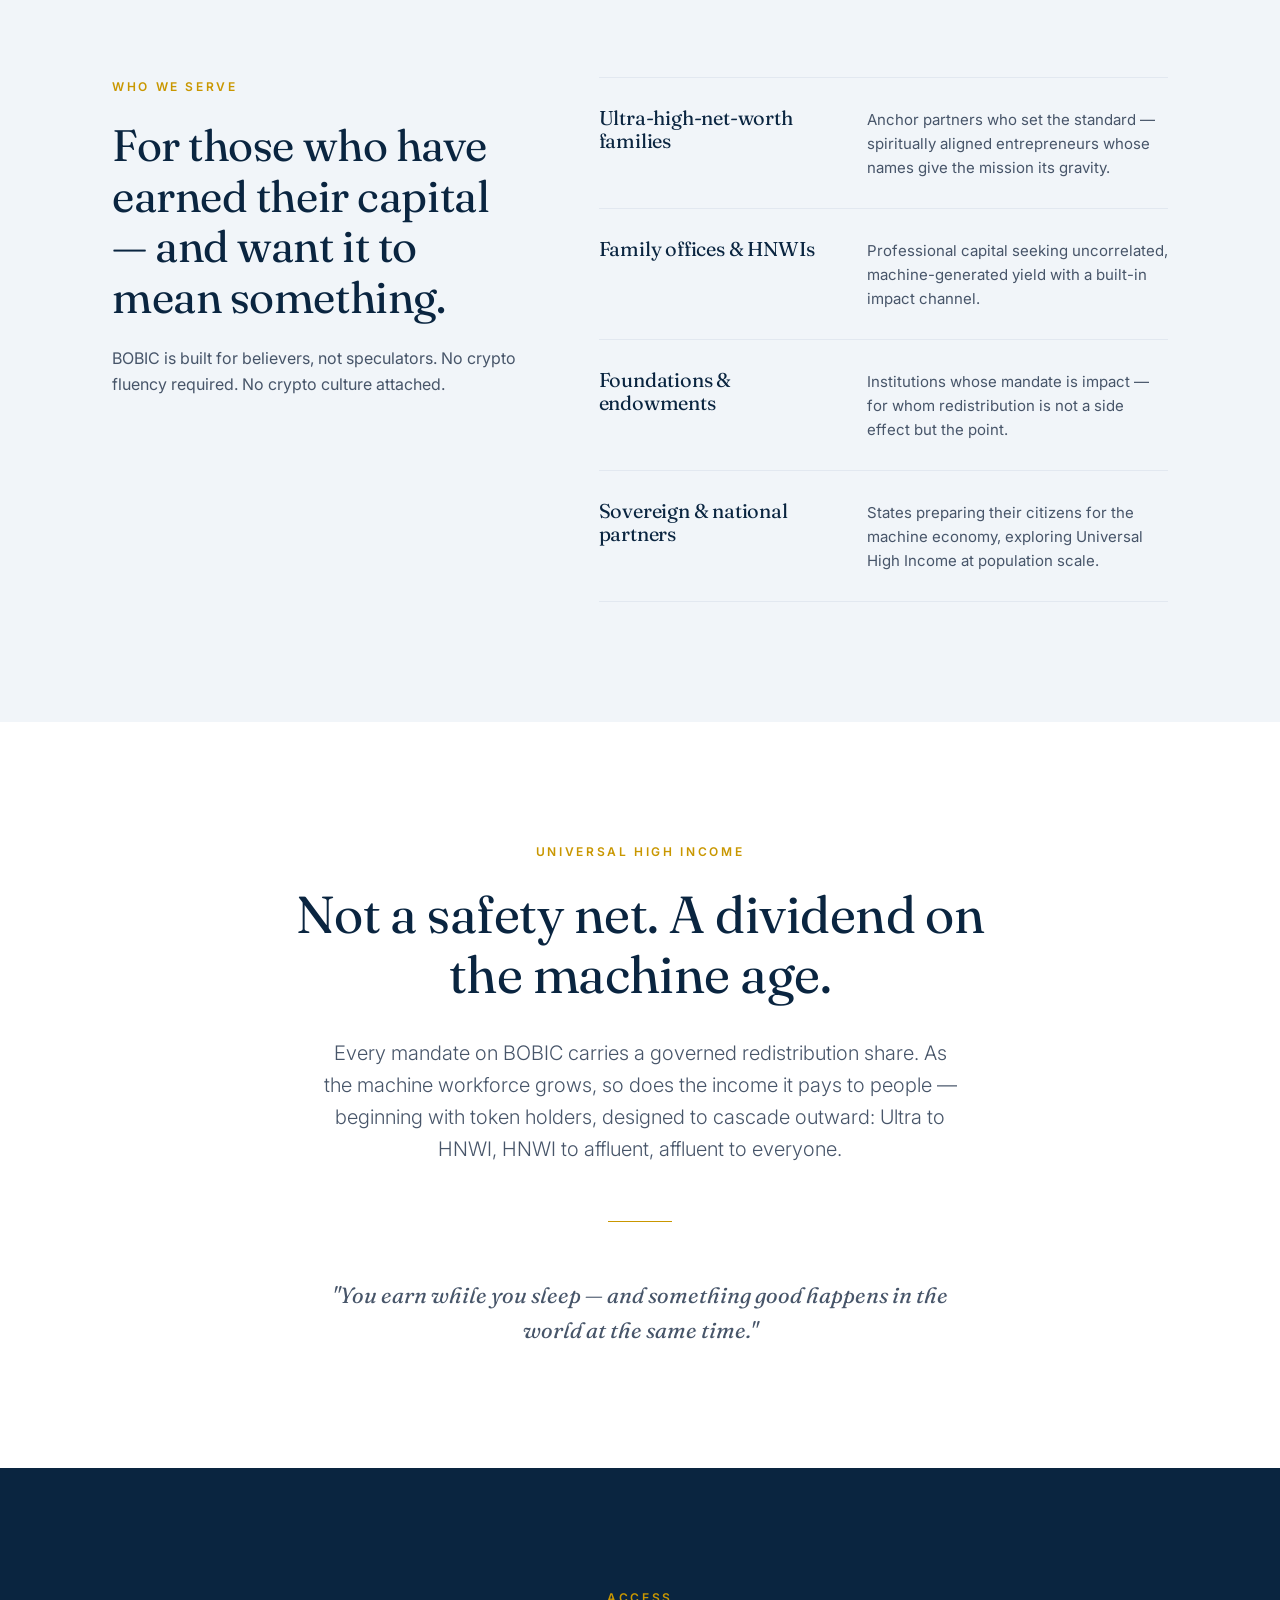
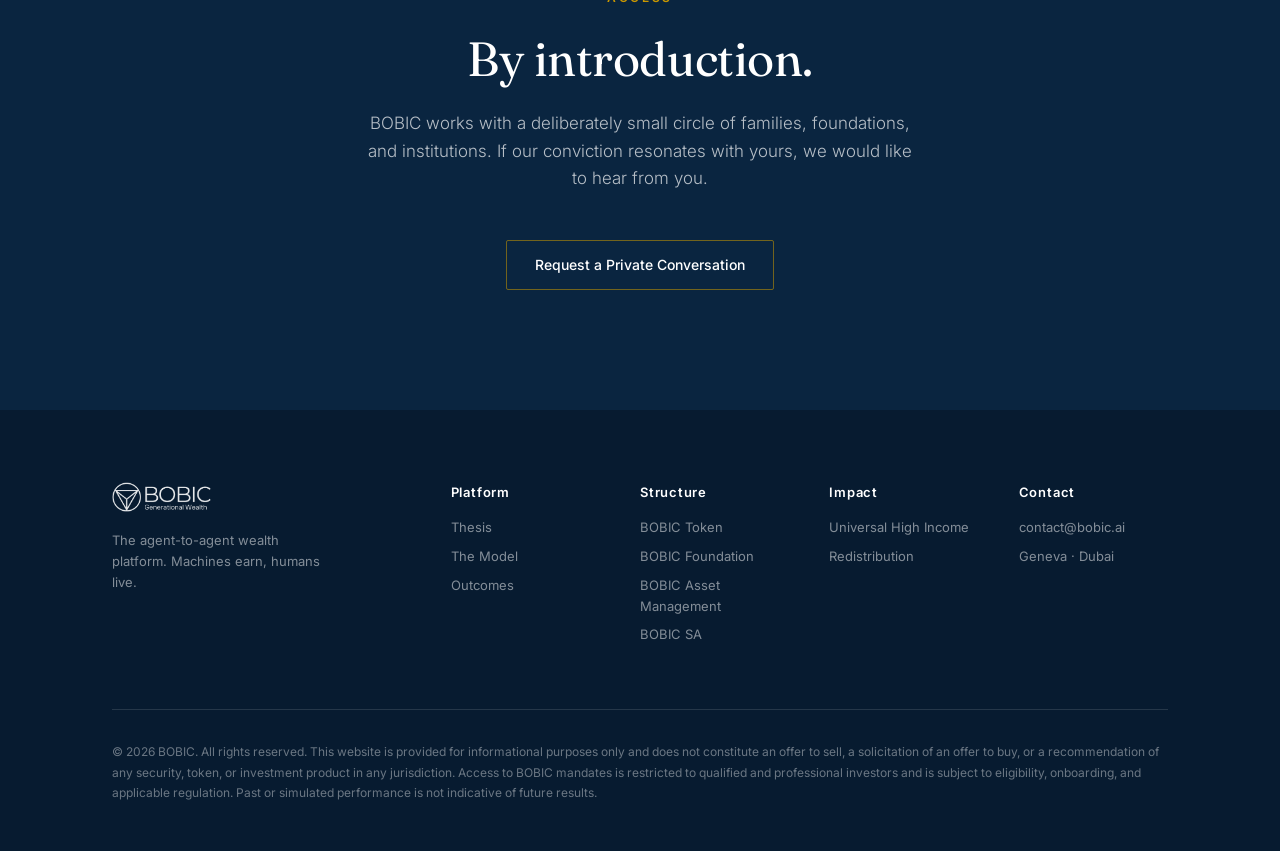
==== commit 60400813: "Use official BOBIC logo asset instead of hand-drawn inline SVG Co-Authored-By: Claude Fable 5 <norep" ====
--- a/index.html
+++ b/index.html
@@ -58,8 +58,8 @@
     border-bottom: 1px solid var(--line);
   }
   .nav { display: flex; align-items: center; justify-content: space-between; height: 76px; }
-  .logo-svg { display: block; width: auto; }
-  .nav .logo-svg { height: 40px; color: var(--navy); }
+  .logo-img { display: block; width: auto; }
+  .nav .logo-img { height: 40px; }
   .nav-links { display: flex; gap: 36px; align-items: center; }
   .nav-links a {
     font-size: 14px; color: var(--slate); text-decoration: none; font-weight: 500;
@@ -179,7 +179,7 @@
   /* ---------- Footer ---------- */
   footer { background: var(--navy-deep); color: rgba(255,255,255,0.55); padding: 72px 0 48px; font-size: 13px; }
   .foot-grid { display: grid; grid-template-columns: 2fr 1fr 1fr 1fr 1fr; gap: 40px; margin-bottom: 56px; }
-  .foot-grid .logo-svg { height: 30px; color: var(--white); opacity: .9; }
+  .foot-grid .logo-img { height: 30px; opacity: .9; filter: brightness(0) invert(1); }
   .foot-grid h4 { color: var(--white); font-size: 13px; font-weight: 600; margin-bottom: 14px; letter-spacing: 0.06em; }
   .foot-grid p, .foot-grid a { color: rgba(255,255,255,0.5); text-decoration: none; display: block; margin-bottom: 8px; }
   .foot-grid a:hover { color: var(--gold); }
@@ -200,15 +200,7 @@
 
 <header>
   <div class="wrap nav">
-    <a href="#top" aria-label="BOBIC home"><svg class="logo-svg" viewBox="0 0 1280 386" xmlns="http://www.w3.org/2000/svg" role="img" aria-label="BOBIC Generational Wealth">
-      <g fill="none" stroke="currentColor" stroke-width="21" stroke-linejoin="round" stroke-linecap="round">
-        <circle cx="193" cy="193" r="176"/>
-        <path d="M 40.6 105 L 345.4 105 L 193 369 Z"/>
-        <path d="M 40.6 105 L 193 212 M 345.4 105 L 193 212 L 193 369"/>
-      </g>
-      <text x="430" y="252" font-family="Poppins, Inter, sans-serif" font-weight="200" font-size="238" fill="currentColor" textLength="800" lengthAdjust="spacingAndGlyphs">BOBIC</text>
-      <text x="432" y="350" font-family="Poppins, Inter, sans-serif" font-weight="300" font-size="72" fill="currentColor" textLength="798" lengthAdjust="spacingAndGlyphs">Generational Wealth</text>
-    </svg></a>
+    <a href="#top" aria-label="BOBIC home"><img class="logo-img" src="assets/bobic-logo.png" alt="BOBIC Generational Wealth"></a>
     <nav class="nav-links">
       <a href="#thesis">Thesis</a>
       <a href="#model">The Model</a>
@@ -400,15 +392,7 @@
   <div class="wrap">
     <div class="foot-grid">
       <div>
-        <svg class="logo-svg" viewBox="0 0 1280 386" xmlns="http://www.w3.org/2000/svg" role="img" aria-label="BOBIC Generational Wealth">
-          <g fill="none" stroke="currentColor" stroke-width="21" stroke-linejoin="round" stroke-linecap="round">
-            <circle cx="193" cy="193" r="176"/>
-            <path d="M 40.6 105 L 345.4 105 L 193 369 Z"/>
-            <path d="M 40.6 105 L 193 212 M 345.4 105 L 193 212 L 193 369"/>
-          </g>
-          <text x="430" y="252" font-family="Poppins, Inter, sans-serif" font-weight="200" font-size="238" fill="currentColor" textLength="800" lengthAdjust="spacingAndGlyphs">BOBIC</text>
-          <text x="432" y="350" font-family="Poppins, Inter, sans-serif" font-weight="300" font-size="72" fill="currentColor" textLength="798" lengthAdjust="spacingAndGlyphs">Generational Wealth</text>
-        </svg>
+        <img class="logo-img" src="assets/bobic-logo.png" alt="BOBIC Generational Wealth">
         <p style="margin-top:18px;max-width:220px;">The agent-to-agent wealth platform. Machines earn, humans live.</p>
       </div>
       <div>
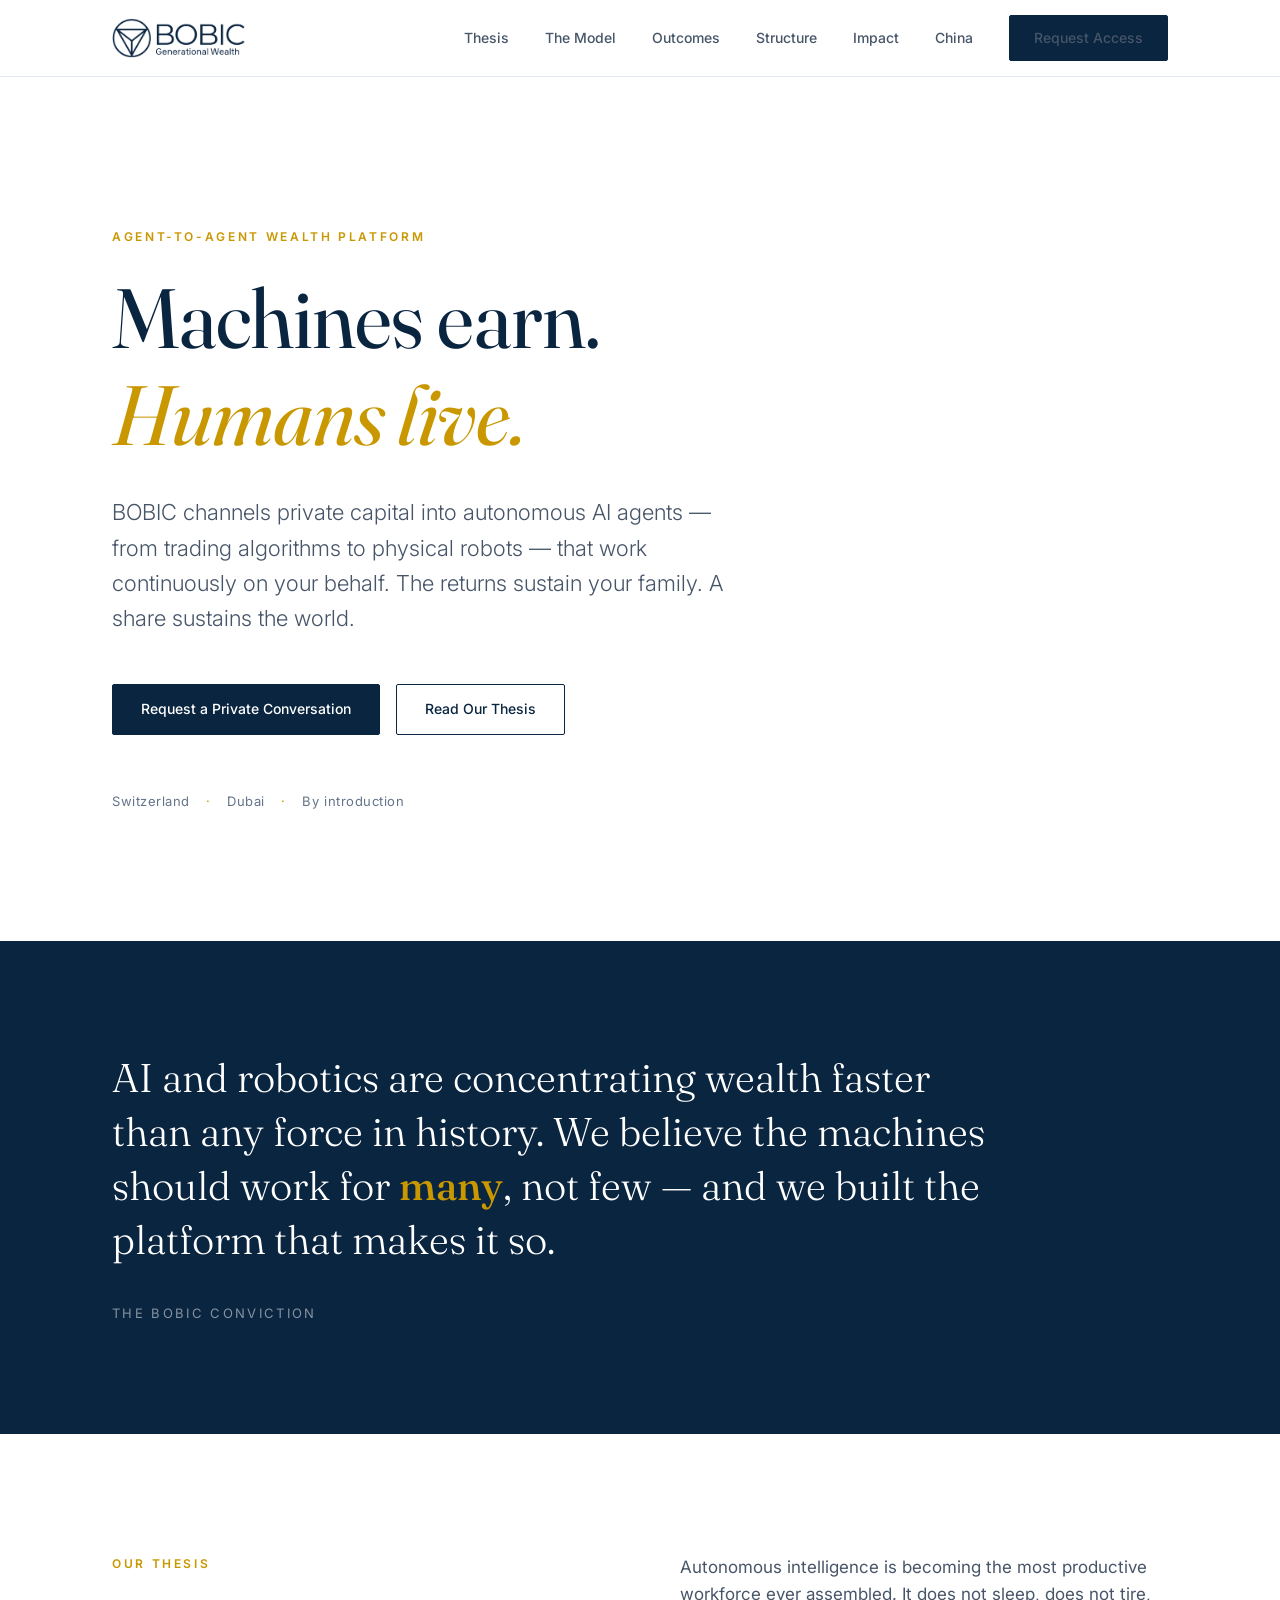
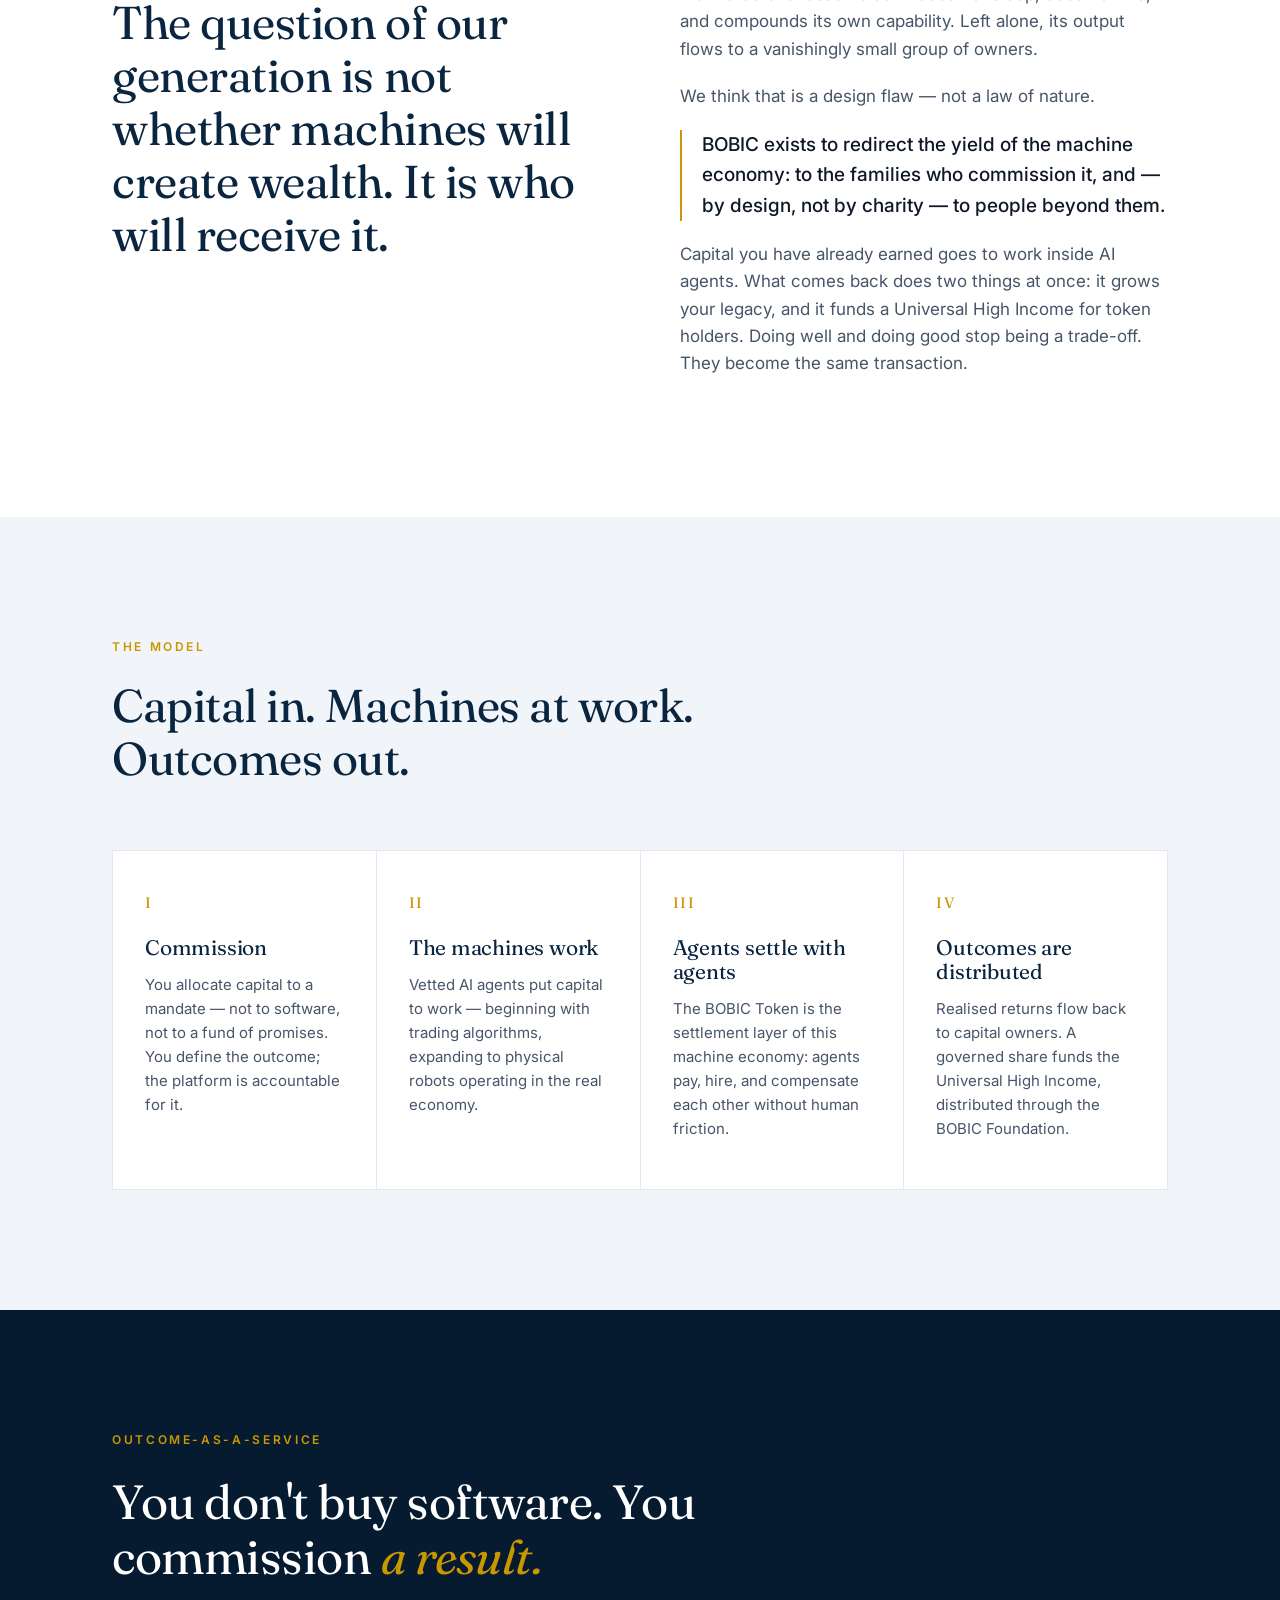
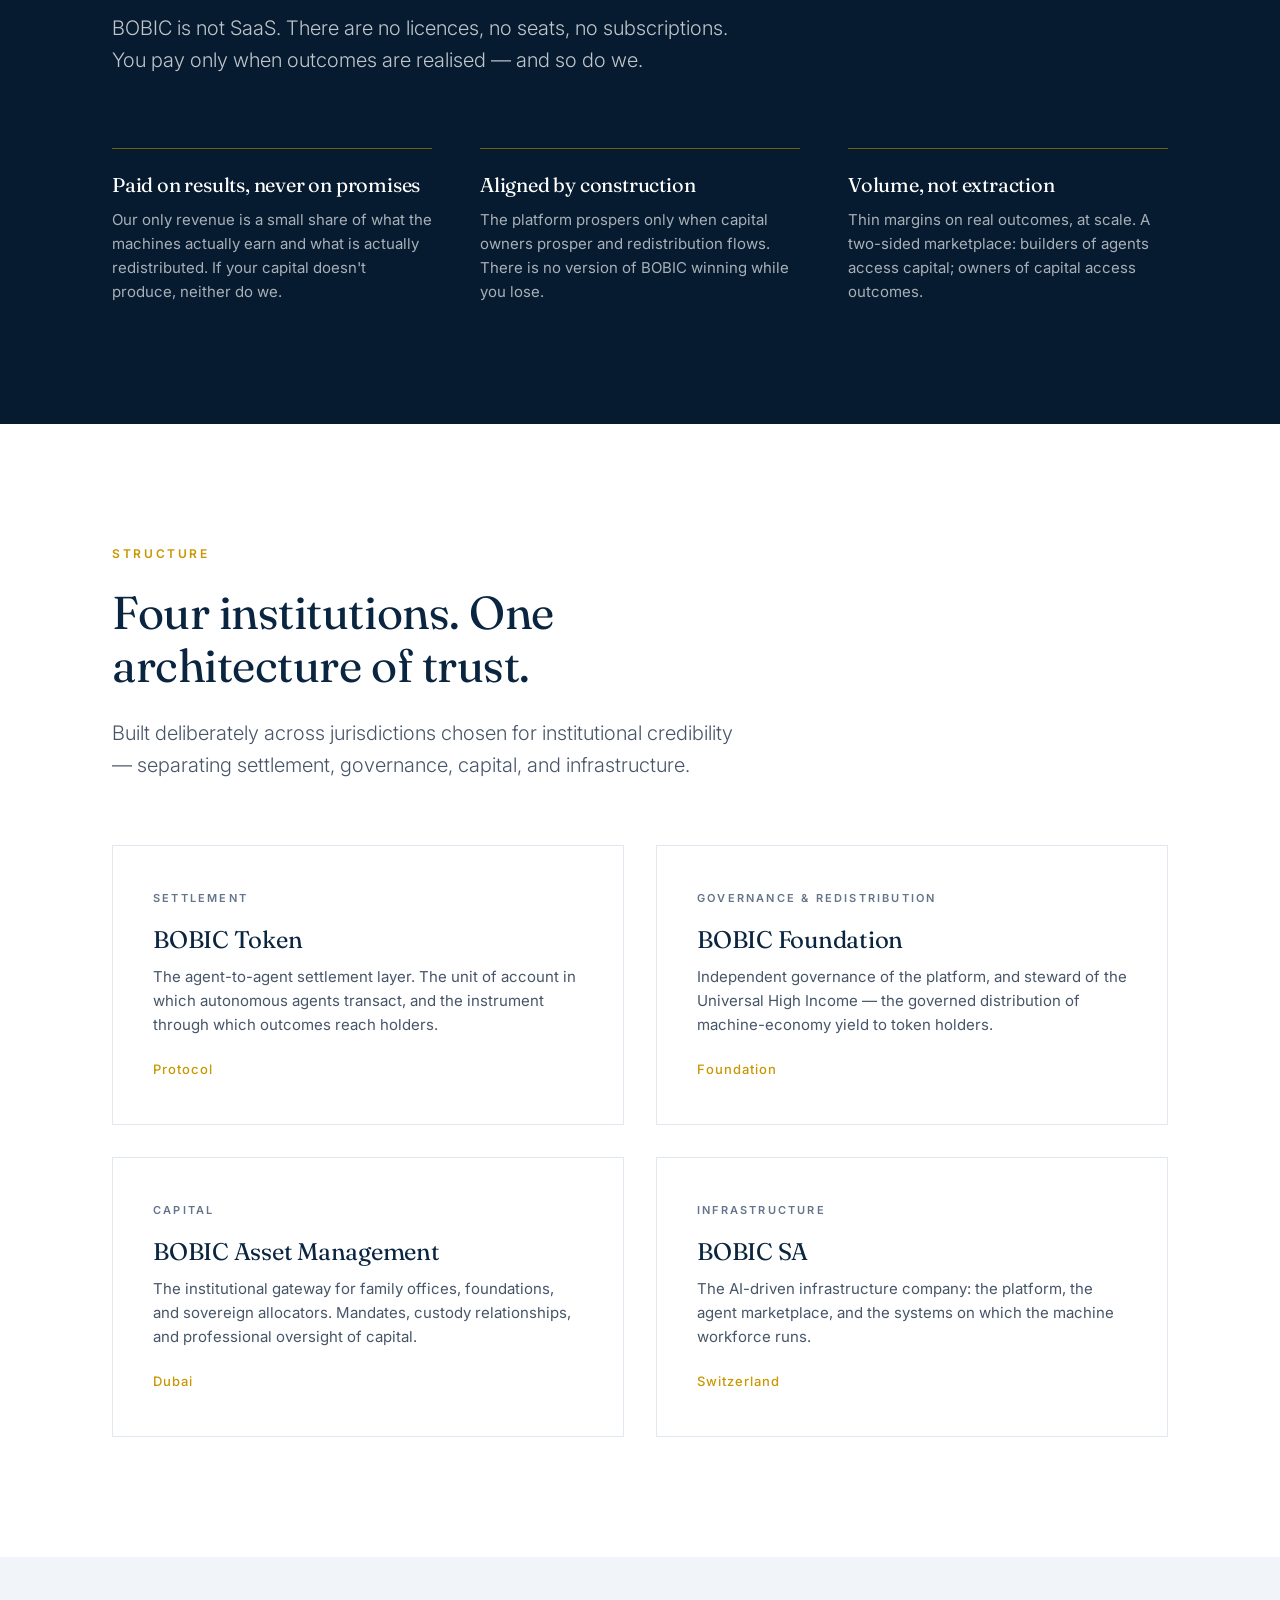
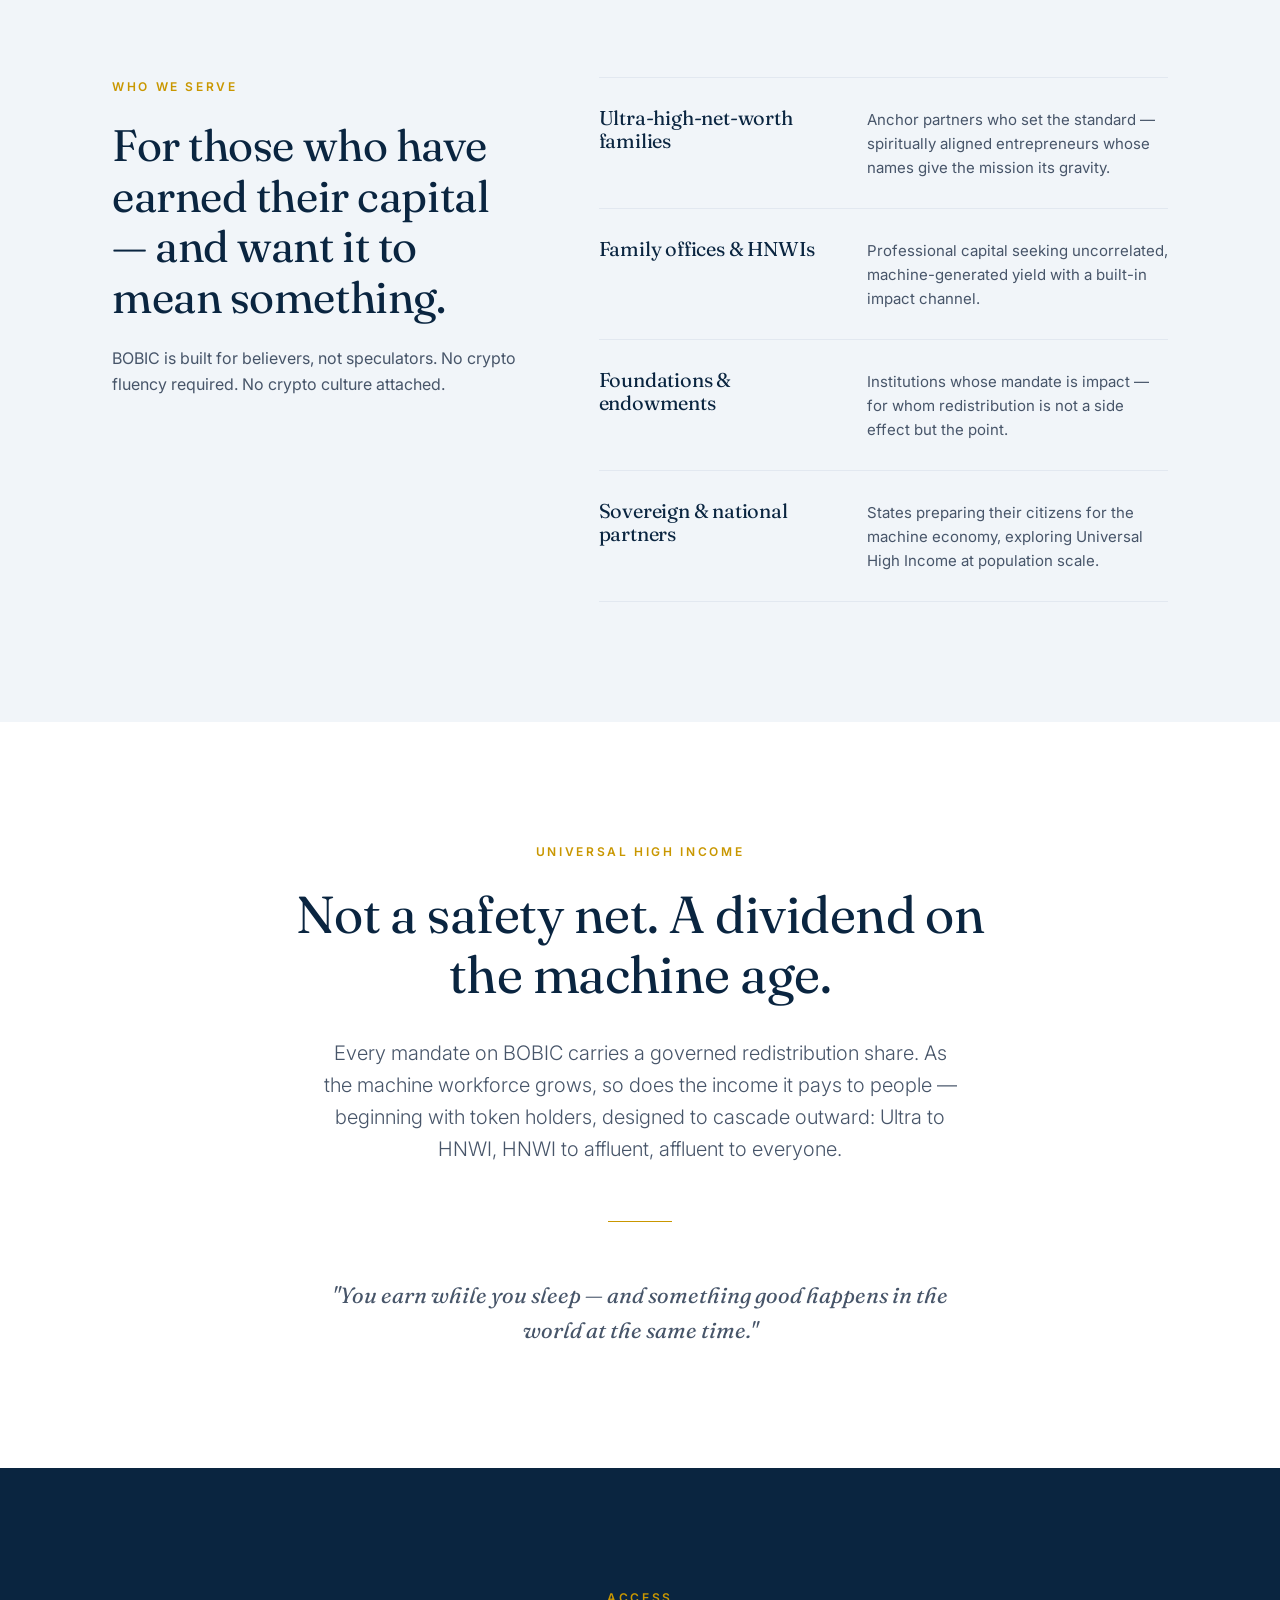
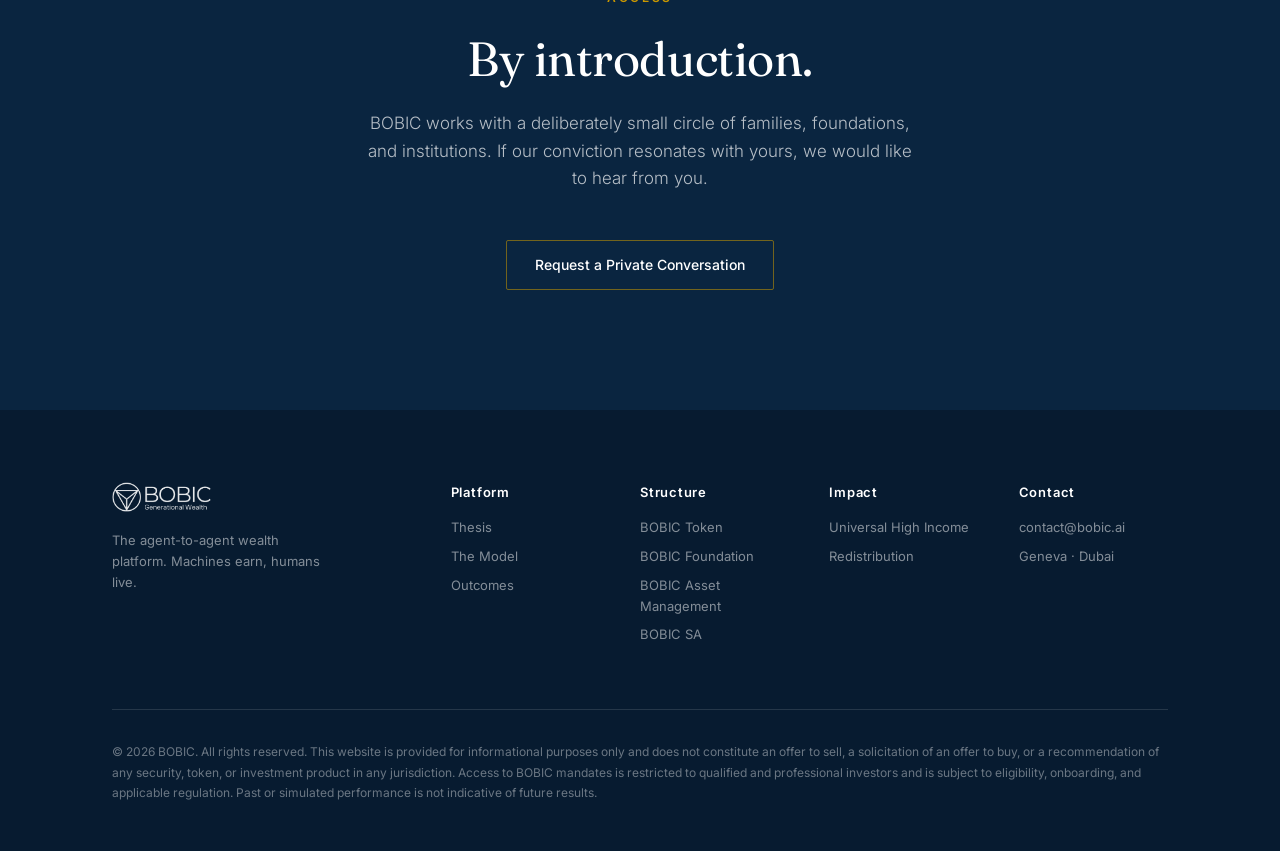
==== commit f30c518b: "Add China ETF mandate page after Impact in navigation" ====
--- a/index.html
+++ b/index.html
@@ -187,7 +187,8 @@
 
   @media (max-width: 860px) {
     section { padding: 80px 0; }
-    .nav-links { display: none; }
+    .nav { height: auto; flex-wrap: wrap; gap: 16px; padding-top: 16px; padding-bottom: 12px; }
+    .nav-links { display: flex; width: 100%; overflow-x: auto; white-space: nowrap; gap: 24px; padding-bottom: 8px; }
     .hero { padding: 90px 0 80px; }
     .thesis-grid, .serve-grid, .entities { grid-template-columns: 1fr; gap: 40px; }
     .steps, .outcome-grid { grid-template-columns: 1fr; }
@@ -207,6 +208,7 @@
       <a href="#outcome">Outcomes</a>
       <a href="#structure">Structure</a>
       <a href="#impact">Impact</a>
+      <a href="/china/">China</a>
       <a href="#access" class="btn btn-navy" style="padding:11px 24px;">Request Access</a>
     </nav>
   </div>
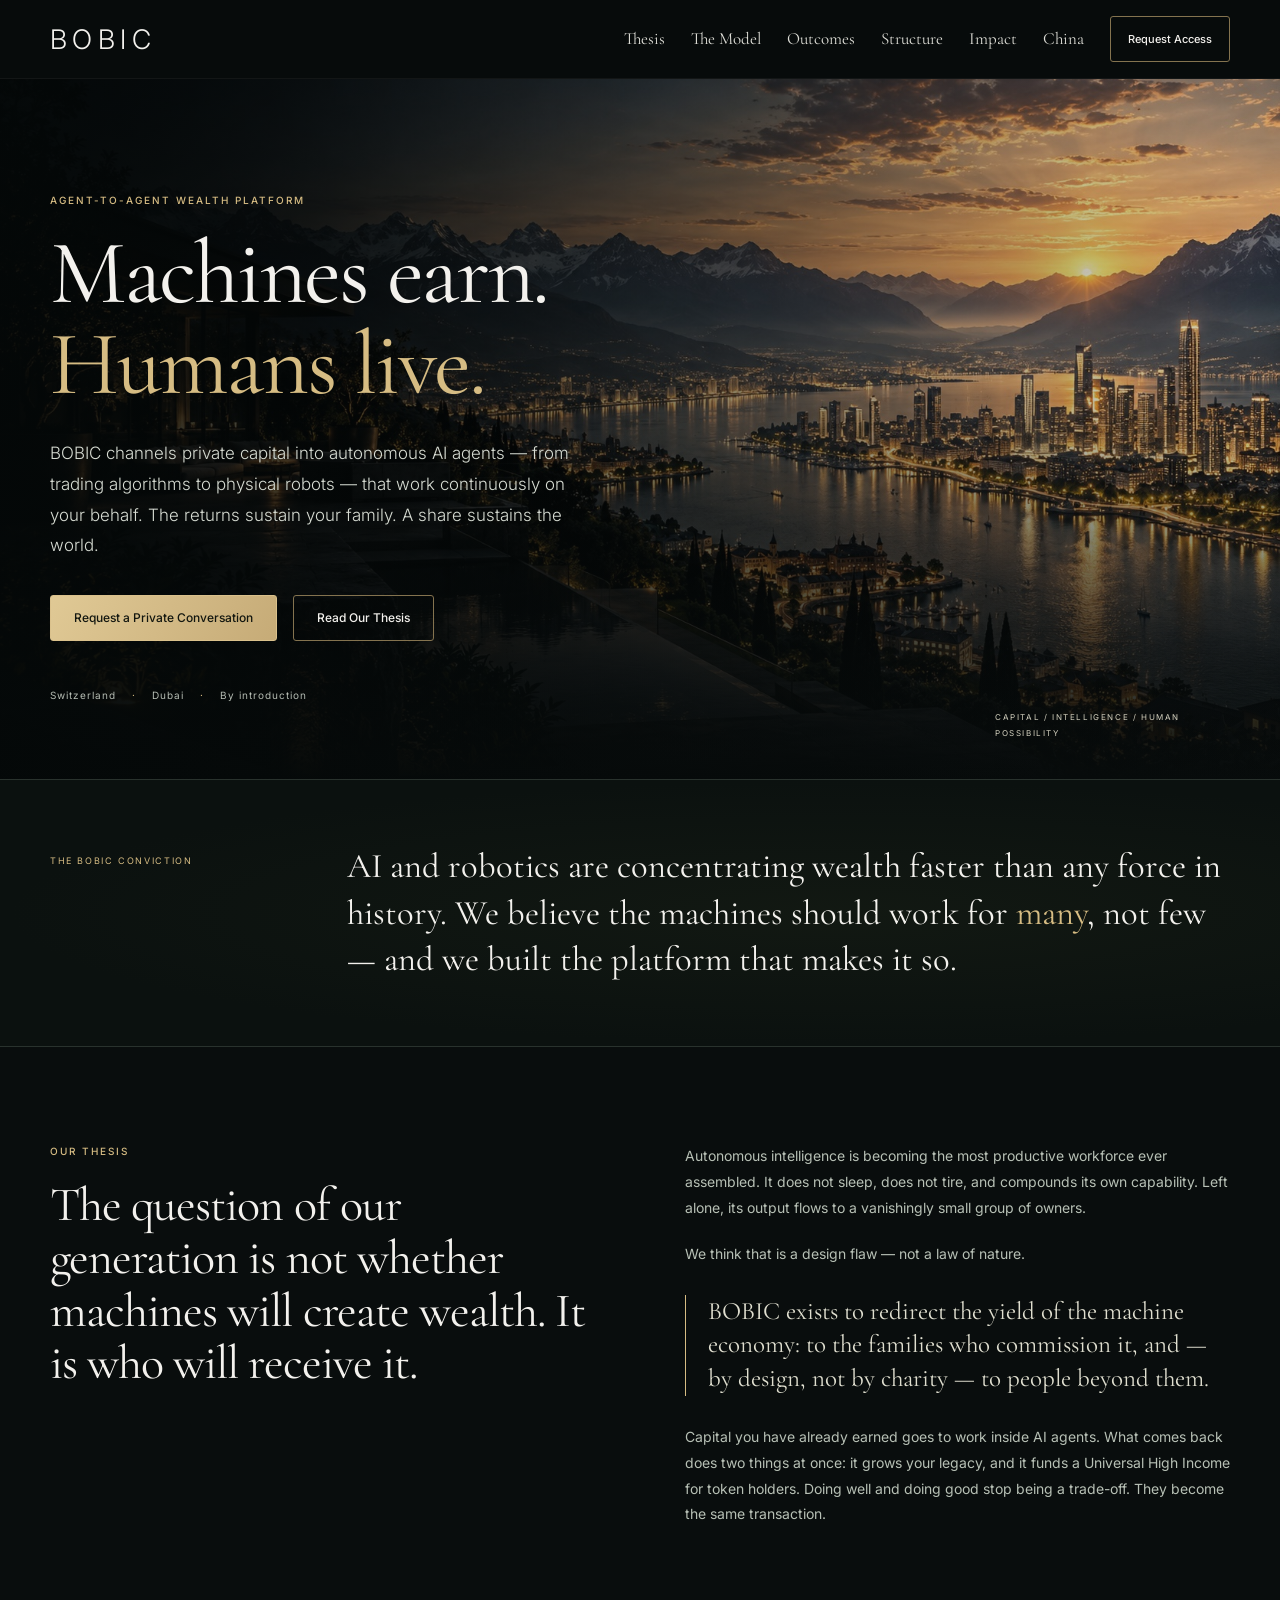
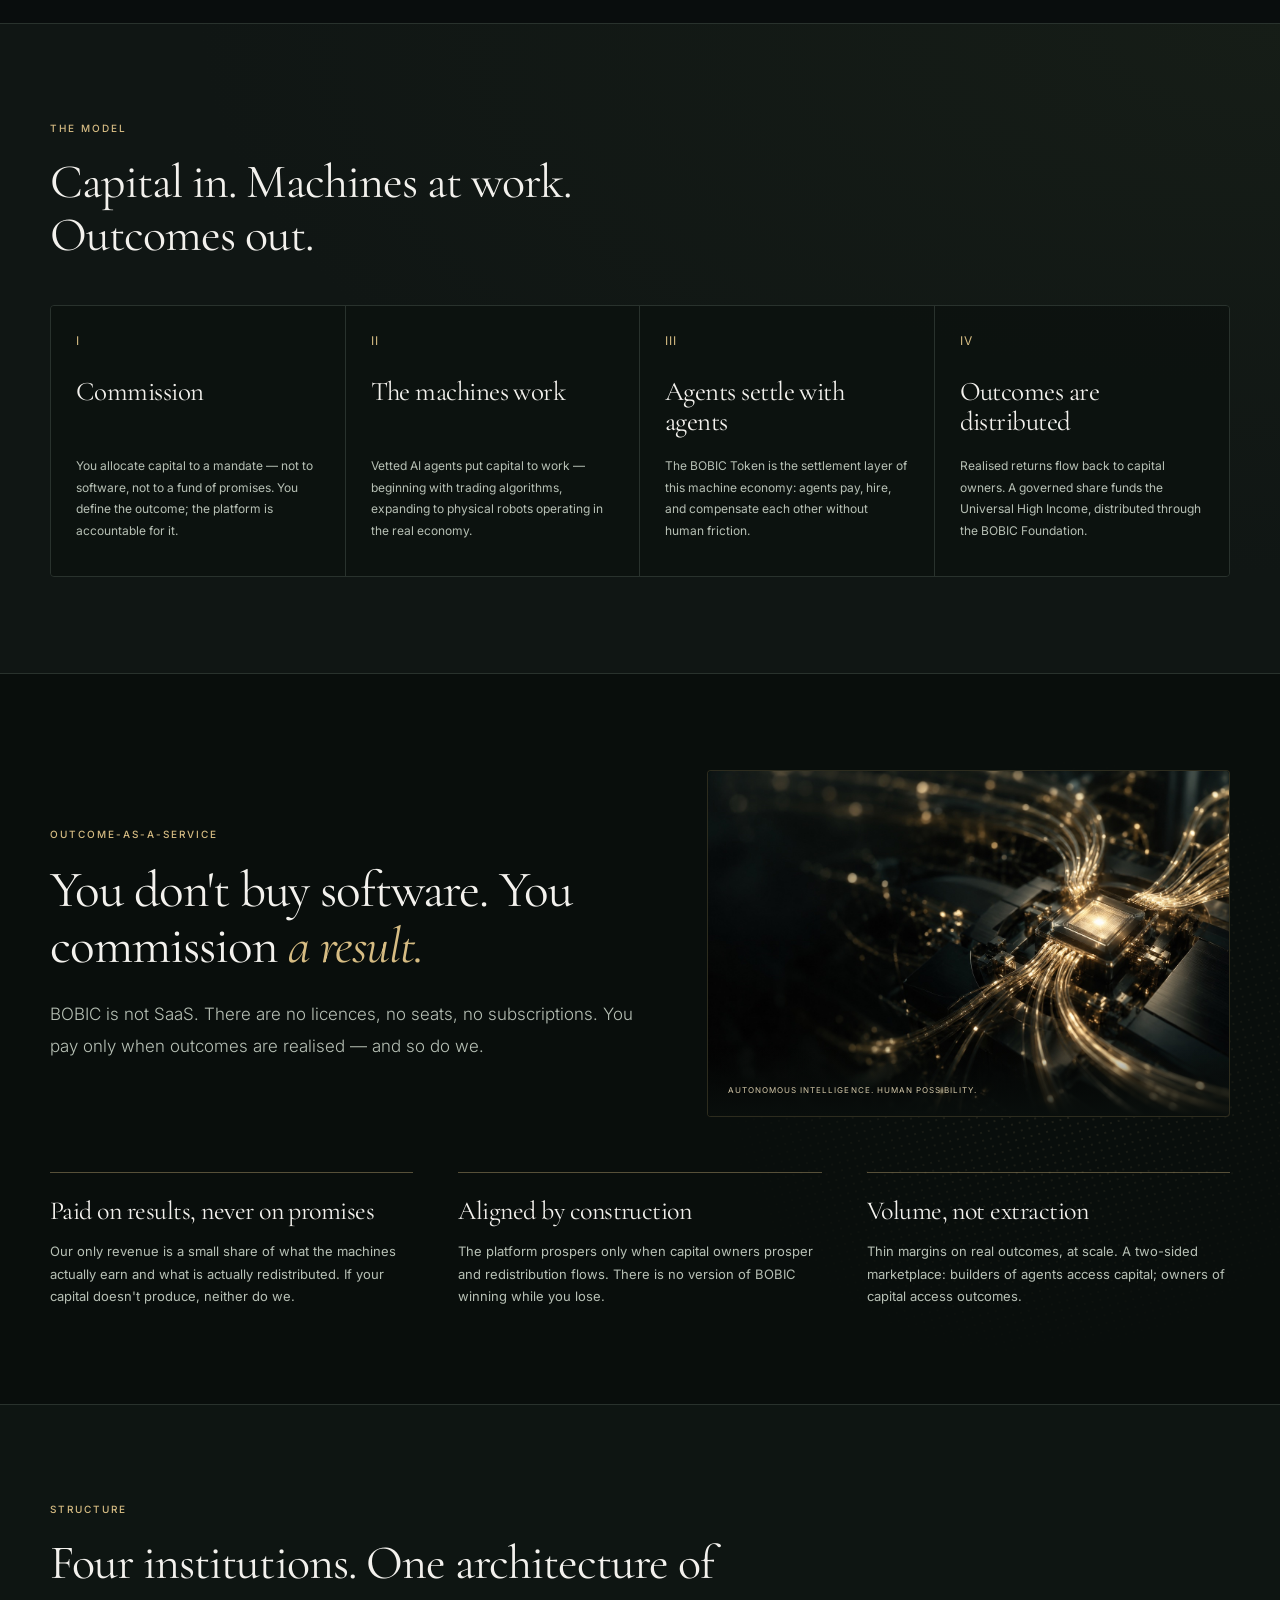
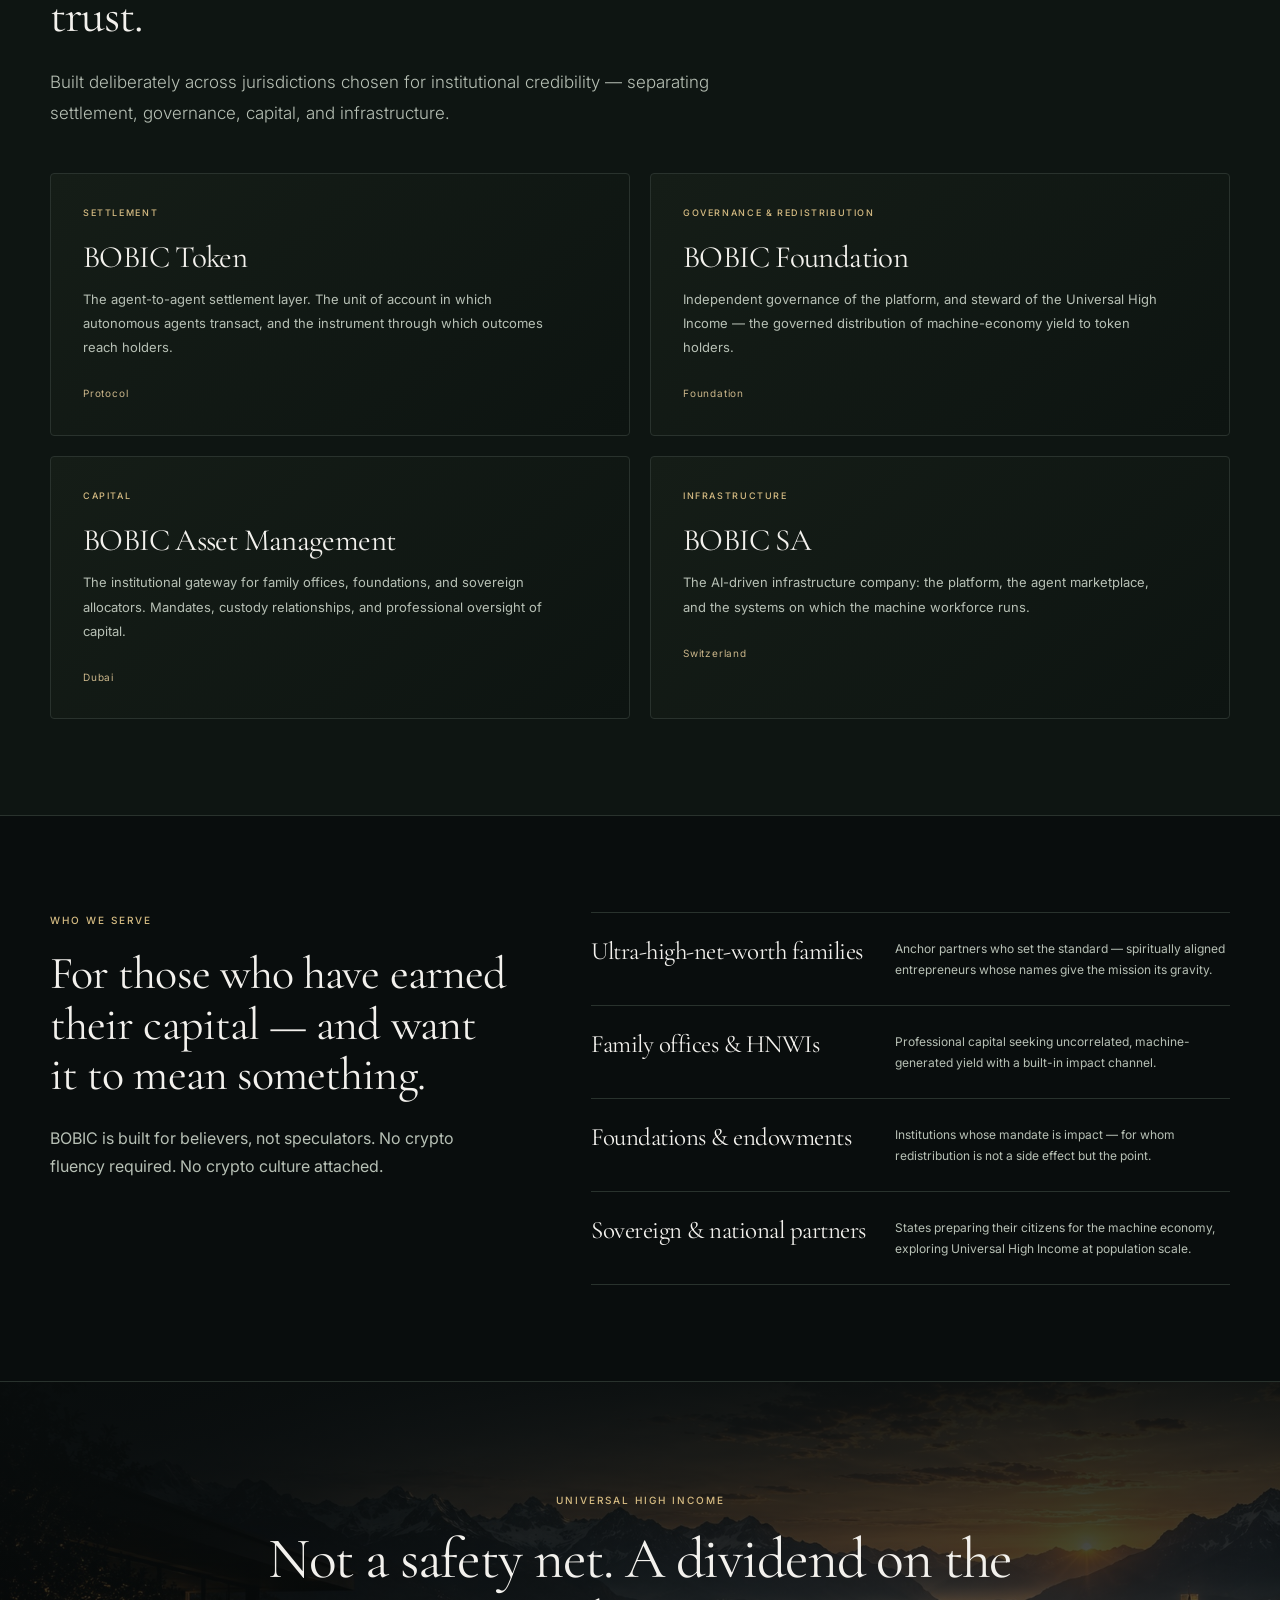
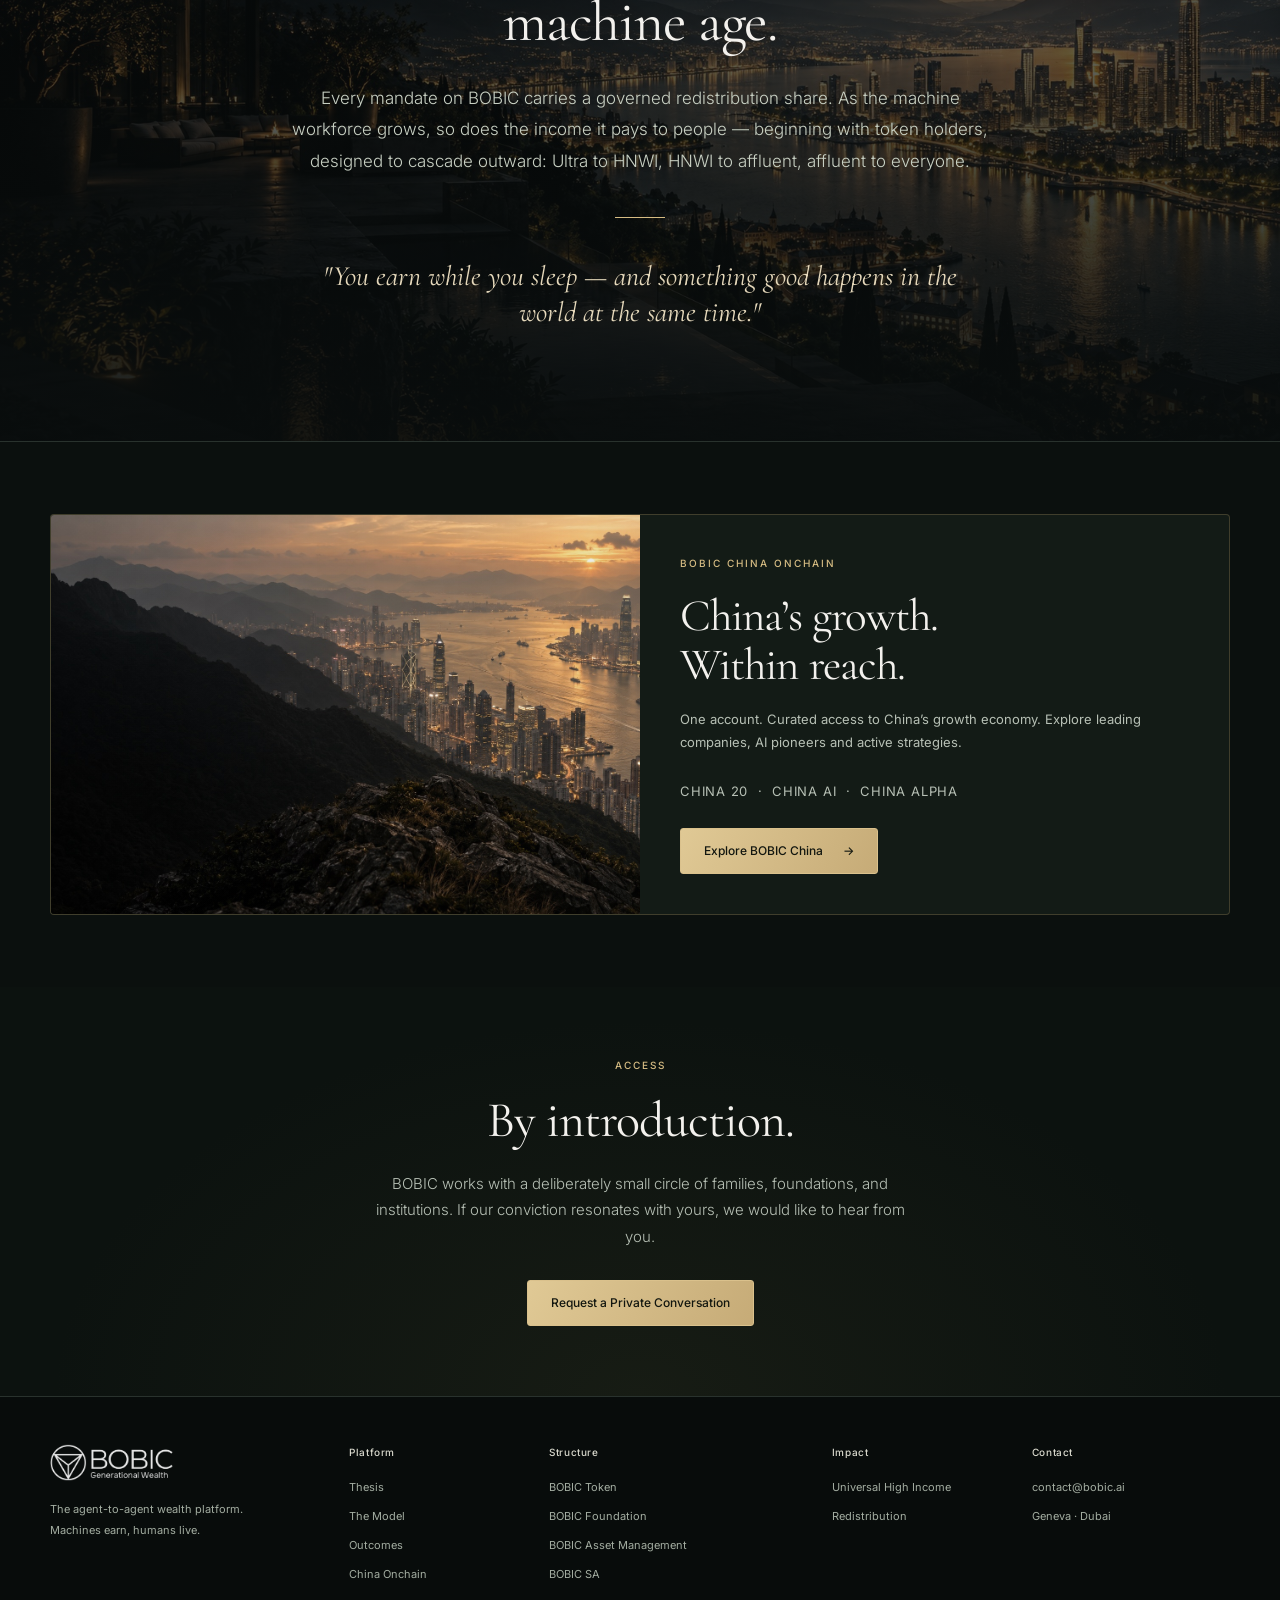
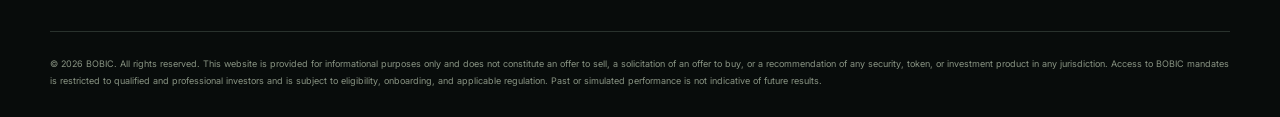
==== commit 07e6f6ce: "Unify BOBIC dark gold design and rebuild China investment products" ====
--- a/index.html
+++ b/index.html
@@ -7,202 +7,16 @@
 <meta name="description" content="BOBIC is an agent-to-agent wealth platform. Capital is commissioned to AI agents; returns fund owners and a Universal High Income. Outcome-as-a-Service — you pay for results, never for software.">
 <link rel="preconnect" href="https://fonts.googleapis.com">
 <link rel="preconnect" href="https://fonts.gstatic.com" crossorigin>
-<link href="https://fonts.googleapis.com/css2?family=Fraunces:opsz,wght@9..144,300;9..144,400;9..144,500;9..144,600&family=Inter:wght@300;400;500;600&family=Poppins:wght@200;300&display=swap" rel="stylesheet">
-<style>
-  :root {
-    --navy: #0A2540;
-    --navy-deep: #071B30;
-    --gold: #C99700;
-    --gold-soft: rgba(201, 151, 0, 0.55);
-    --ink: #0F172A;
-    --slate: #475569;
-    --slate-light: #64748B;
-    --mist: #F1F5F9;
-    --line: #E2E8F0;
-    --white: #FFFFFF;
-  }
-  * { margin: 0; padding: 0; box-sizing: border-box; }
-  html { scroll-behavior: smooth; }
-  body {
-    font-family: 'Inter', sans-serif;
-    color: var(--ink);
-    background: var(--white);
-    line-height: 1.6;
-    font-weight: 400;
-    -webkit-font-smoothing: antialiased;
-  }
-  h1, h2, h3, .serif {
-    font-family: 'Fraunces', serif;
-    font-weight: 400;
-    line-height: 1.15;
-    letter-spacing: -0.01em;
-  }
-  .wrap { max-width: 1120px; margin: 0 auto; padding: 0 32px; }
-  .eyebrow {
-    font-family: 'Inter', sans-serif;
-    font-size: 12px;
-    font-weight: 600;
-    letter-spacing: 0.22em;
-    text-transform: uppercase;
-    color: var(--gold);
-    margin-bottom: 24px;
-  }
-  section { padding: 120px 0; }
-  .lede { font-size: 20px; color: var(--slate); font-weight: 300; max-width: 640px; }
-
-  /* ---------- Nav ---------- */
-  header {
-    position: sticky; top: 0; z-index: 50;
-    background: rgba(255,255,255,0.92);
-    backdrop-filter: blur(12px);
-    border-bottom: 1px solid var(--line);
-  }
-  .nav { display: flex; align-items: center; justify-content: space-between; height: 76px; }
-  .logo-img { display: block; width: auto; }
-  .nav .logo-img { height: 40px; }
-  .nav-links { display: flex; gap: 36px; align-items: center; }
-  .nav-links a {
-    font-size: 14px; color: var(--slate); text-decoration: none; font-weight: 500;
-    transition: color .2s;
-  }
-  .nav-links a:hover { color: var(--navy); }
-  .btn {
-    display: inline-block;
-    padding: 13px 28px;
-    font-size: 14px; font-weight: 500;
-    text-decoration: none;
-    border-radius: 2px;
-    transition: all .2s;
-  }
-  .btn-navy { background: var(--navy); color: var(--white); border: 1px solid var(--navy); }
-  .btn-navy:hover { background: var(--navy-deep); }
-  .btn-ghost { color: var(--navy); border: 1px solid var(--navy); background: transparent; }
-  .btn-ghost:hover { background: var(--navy); color: var(--white); }
-  .btn-gold-line { color: var(--white); border: 1px solid var(--gold-soft); background: transparent; }
-  .btn-gold-line:hover { border-color: var(--gold); background: rgba(201,151,0,0.08); }
-
-  /* ---------- Hero ---------- */
-  .hero { padding: 150px 0 130px; }
-  .hero h1 {
-    font-size: clamp(48px, 7vw, 84px);
-    color: var(--navy);
-    max-width: 850px;
-  }
-  .hero h1 em { font-style: italic; color: var(--gold); }
-  .hero .lede { margin: 32px 0 48px; font-size: 22px; }
-  .hero-ctas { display: flex; gap: 16px; flex-wrap: wrap; }
-  .hero-note { margin-top: 56px; font-size: 13px; color: var(--slate-light); letter-spacing: 0.04em; }
-  .hero-note span { color: var(--gold); margin: 0 12px; }
-
-  /* ---------- Statement band ---------- */
-  .band {
-    background: var(--navy);
-    color: var(--white);
-    padding: 110px 0;
-  }
-  .band p.big {
-    font-family: 'Fraunces', serif;
-    font-size: clamp(26px, 3.4vw, 40px);
-    line-height: 1.35;
-    max-width: 900px;
-    font-weight: 300;
-  }
-  .band p.big strong { color: var(--gold); font-weight: 500; }
-  .band .attribution { margin-top: 36px; font-size: 13px; letter-spacing: 0.18em; text-transform: uppercase; color: rgba(255,255,255,0.5); }
-
-  /* ---------- Thesis ---------- */
-  .thesis-grid { display: grid; grid-template-columns: 1fr 1fr; gap: 80px; align-items: start; }
-  .thesis-grid h2 { font-size: clamp(32px, 4vw, 46px); color: var(--navy); }
-  .thesis-grid .col p { margin-bottom: 20px; color: var(--slate); font-size: 17px; }
-  .thesis-grid .col p.mark {
-    color: var(--ink); font-size: 19px; font-weight: 500;
-    border-left: 2px solid var(--gold); padding-left: 20px;
-  }
-
-  /* ---------- Model steps ---------- */
-  .model { background: var(--mist); }
-  .steps { display: grid; grid-template-columns: repeat(4, 1fr); gap: 1px; background: var(--line); border: 1px solid var(--line); margin-top: 64px; }
-  .step { background: var(--white); padding: 40px 32px 48px; }
-  .step .num { font-family: 'Fraunces', serif; font-size: 15px; color: var(--gold); margin-bottom: 20px; letter-spacing: 0.1em; }
-  .step h3 { font-size: 21px; color: var(--navy); margin-bottom: 14px; }
-  .step p { font-size: 15px; color: var(--slate); }
-
-  /* ---------- Outcome ---------- */
-  .outcome { background: var(--navy-deep); color: var(--white); }
-  .outcome h2 { font-size: clamp(32px, 4vw, 48px); max-width: 720px; }
-  .outcome h2 em { font-style: italic; color: var(--gold); }
-  .outcome .lede { color: rgba(255,255,255,0.75); margin-top: 28px; }
-  .outcome-grid { display: grid; grid-template-columns: repeat(3, 1fr); gap: 48px; margin-top: 72px; }
-  .outcome-grid h3 { font-size: 20px; color: var(--white); margin-bottom: 12px; padding-top: 24px; border-top: 1px solid var(--gold-soft); }
-  .outcome-grid p { font-size: 15px; color: rgba(255,255,255,0.65); }
-
-  /* ---------- Structure ---------- */
-  .structure h2 { font-size: clamp(32px, 4vw, 46px); color: var(--navy); max-width: 700px; }
-  .entities { display: grid; grid-template-columns: 1fr 1fr; gap: 32px; margin-top: 64px; }
-  .entity {
-    border: 1px solid var(--line);
-    padding: 44px 40px;
-    transition: border-color .25s;
-    position: relative;
-  }
-  .entity:hover { border-color: var(--gold-soft); }
-  .entity .tag {
-    font-size: 11px; font-weight: 600; letter-spacing: 0.2em; text-transform: uppercase;
-    color: var(--slate-light); margin-bottom: 18px;
-  }
-  .entity h3 { font-size: 24px; color: var(--navy); margin-bottom: 12px; }
-  .entity p { font-size: 15px; color: var(--slate); }
-  .entity .loc { margin-top: 22px; font-size: 13px; color: var(--gold); letter-spacing: 0.08em; font-weight: 500; }
-
-  /* ---------- Serve ---------- */
-  .serve { background: var(--mist); }
-  .serve-grid { display: grid; grid-template-columns: 5fr 7fr; gap: 80px; align-items: start; }
-  .serve h2 { font-size: clamp(32px, 4vw, 44px); color: var(--navy); }
-  .serve-list { display: flex; flex-direction: column; }
-  .serve-item { padding: 28px 0; border-bottom: 1px solid var(--line); display: flex; gap: 28px; align-items: baseline; }
-  .serve-item:first-child { border-top: 1px solid var(--line); }
-  .serve-item h3 { font-size: 20px; color: var(--navy); min-width: 240px; }
-  .serve-item p { font-size: 15px; color: var(--slate); }
-
-  /* ---------- Impact ---------- */
-  .impact { text-align: center; }
-  .impact h2 { font-size: clamp(34px, 4.5vw, 52px); color: var(--navy); max-width: 760px; margin: 0 auto; }
-  .impact .lede { margin: 32px auto 0; }
-  .impact-line { width: 64px; height: 1px; background: var(--gold); margin: 56px auto; }
-  .impact .principle { font-family: 'Fraunces', serif; font-size: 22px; font-style: italic; color: var(--slate); max-width: 620px; margin: 0 auto; }
-
-  /* ---------- Access ---------- */
-  .access { background: var(--navy); color: var(--white); text-align: center; }
-  .access h2 { font-size: clamp(32px, 4vw, 48px); }
-  .access p { color: rgba(255,255,255,0.7); max-width: 560px; margin: 24px auto 48px; font-size: 17px; font-weight: 300; }
-
-  /* ---------- Footer ---------- */
-  footer { background: var(--navy-deep); color: rgba(255,255,255,0.55); padding: 72px 0 48px; font-size: 13px; }
-  .foot-grid { display: grid; grid-template-columns: 2fr 1fr 1fr 1fr 1fr; gap: 40px; margin-bottom: 56px; }
-  .foot-grid .logo-img { height: 30px; opacity: .9; filter: brightness(0) invert(1); }
-  .foot-grid h4 { color: var(--white); font-size: 13px; font-weight: 600; margin-bottom: 14px; letter-spacing: 0.06em; }
-  .foot-grid p, .foot-grid a { color: rgba(255,255,255,0.5); text-decoration: none; display: block; margin-bottom: 8px; }
-  .foot-grid a:hover { color: var(--gold); }
-  .disclaimer { border-top: 1px solid rgba(255,255,255,0.12); padding-top: 32px; font-size: 12px; line-height: 1.7; color: rgba(255,255,255,0.4); }
-
-  @media (max-width: 860px) {
-    section { padding: 80px 0; }
-    .nav { height: auto; flex-wrap: wrap; gap: 16px; padding-top: 16px; padding-bottom: 12px; }
-    .nav-links { display: flex; width: 100%; overflow-x: auto; white-space: nowrap; gap: 24px; padding-bottom: 8px; }
-    .hero { padding: 90px 0 80px; }
-    .thesis-grid, .serve-grid, .entities { grid-template-columns: 1fr; gap: 40px; }
-    .steps, .outcome-grid { grid-template-columns: 1fr; }
-    .foot-grid { grid-template-columns: 1fr 1fr; }
-    .serve-item { flex-direction: column; gap: 8px; }
-  }
-</style>
+<link href="https://fonts.googleapis.com/css2?family=Cormorant+Garamond:wght@400;500&family=Inter:wght@300;400;500;600&display=swap" rel="stylesheet">
+<link rel="stylesheet" href="assets/site.css">
 </head>
 <body>
+<a class="skip" href="#main">Skip to content</a>
 
 <header>
   <div class="wrap nav">
-    <a href="#top" aria-label="BOBIC home"><img class="logo-img" src="assets/bobic-logo.png" alt="BOBIC Generational Wealth"></a>
-    <nav class="nav-links">
+    <a class="wordmark" href="#top" aria-label="BOBIC home">BOBIC</a>
+    <nav class="nav-links" aria-label="Main navigation">
       <a href="#thesis">Thesis</a>
       <a href="#model">The Model</a>
       <a href="#outcome">Outcomes</a>
@@ -214,6 +28,7 @@
   </div>
 </header>
 
+<main id="main">
 <!-- HERO -->
 <section class="hero" id="top">
   <div class="wrap">
@@ -256,7 +71,7 @@
 <section class="model" id="model">
   <div class="wrap">
     <div class="eyebrow">The Model</div>
-    <h2 style="font-size:clamp(32px,4vw,46px);color:var(--navy);max-width:640px;">Capital in. Machines at work. Outcomes out.</h2>
+    <h2>Capital in. Machines at work. Outcomes out.</h2>
     <div class="steps">
       <div class="step">
         <div class="num">I</div>
@@ -285,9 +100,11 @@
 <!-- OUTCOME AS A SERVICE -->
 <section class="outcome" id="outcome">
   <div class="wrap">
+    <div class="outcome-intro"><div>
     <div class="eyebrow">Outcome-as-a-Service</div>
     <h2>You don't buy software. You commission <em>a result.</em></h2>
     <p class="lede">BOBIC is not SaaS. There are no licences, no seats, no subscriptions. You pay only when outcomes are realised — and so do we.</p>
+    </div><figure class="outcome-visual"><img src="assets/intelligence-network.jpg" alt="A luminous processor connected by champagne-gold optical pathways" width="1672" height="941" loading="lazy" decoding="async"><figcaption>Autonomous intelligence. Human possibility.</figcaption></figure></div>
     <div class="outcome-grid">
       <div>
         <h3>Paid on results, never on promises</h3>
@@ -380,6 +197,20 @@
   </div>
 </section>
 
+<!-- CHINA -->
+<section class="china-feature" aria-labelledby="china-feature-title">
+  <div class="wrap china-feature-card">
+    <div class="china-feature-visual" role="img" aria-label="Hong Kong’s skyline and harbour at sunset"></div>
+    <div class="china-feature-copy">
+      <p class="eyebrow">BOBIC China Onchain</p>
+      <h2 id="china-feature-title">China’s growth.<br>Within reach.</h2>
+      <p>One account. Curated access to China’s growth economy. Explore leading companies, AI pioneers and active strategies.</p>
+      <p class="product-names">CHINA 20 &nbsp;·&nbsp; CHINA AI &nbsp;·&nbsp; CHINA ALPHA</p>
+      <a class="btn btn-navy" href="/china/">Explore BOBIC China <span aria-hidden="true">→</span></a>
+    </div>
+  </div>
+</section>
+
 <!-- ACCESS -->
 <section class="access" id="access">
   <div class="wrap">
@@ -390,6 +221,7 @@
   </div>
 </section>
 
+</main>
 <footer>
   <div class="wrap">
     <div class="foot-grid">
@@ -402,6 +234,7 @@
         <a href="#thesis">Thesis</a>
         <a href="#model">The Model</a>
         <a href="#outcome">Outcomes</a>
+        <a href="/china/">China Onchain</a>
       </div>
       <div>
         <h4>Structure</h4>
--- a/assets/site.css
+++ b/assets/site.css
@@ -0,0 +1,14 @@
+:root{color-scheme:dark;--bg:#090d0d;--surface:#111716;--navy:#f3f1ed;--navy-deep:#080d0c;--gold:#d6bc83;--gold-soft:#d6bc8360;--ink:#f3f1ed;--slate:#b7c0b5;--slate-light:#959f94;--mist:#101614;--line:#29322d;--white:#f3f1ed;--serif:'Cormorant Garamond',Georgia,serif;--sans:'Inter',Arial,sans-serif}
+*{margin:0;padding:0;box-sizing:border-box}html{scroll-behavior:smooth;scroll-padding-top:102px}body{font:400 15px/1.75 var(--sans);color:var(--ink);background:var(--bg);-webkit-font-smoothing:antialiased}h1,h2,h3,.serif{font-family:var(--serif);font-weight:400;line-height:1.1;letter-spacing:-.02em}a{color:inherit;text-decoration:none}a:focus-visible{outline:2px solid var(--gold);outline-offset:5px}.wrap{width:min(1180px,calc(100% - 80px));margin:auto}.eyebrow{font:500 10px/1.6 var(--sans);letter-spacing:.2em;text-transform:uppercase;color:var(--gold);margin-bottom:20px}section{padding:96px 0}.lede{font-size:17px;color:var(--slate);font-weight:300;max-width:660px;line-height:1.85}.skip{position:absolute;top:-100px;left:15px;z-index:60;padding:12px;background:var(--surface)}.skip:focus{top:12px}
+header{position:sticky;top:0;z-index:50;background:rgba(8,12,12,.97);backdrop-filter:blur(16px);border-bottom:1px solid #ffffff0c}.nav{min-height:78px;display:flex;align-items:center;justify-content:space-between;gap:32px}.wordmark{font:300 27px/1 var(--sans);letter-spacing:.2em}.nav-links{display:flex;gap:26px;align-items:center}.nav-links a{font:400 17px/1.3 var(--serif);color:#deded7;transition:color .2s}.nav-links a:hover{color:var(--gold)}.nav-links .btn{font:500 11px/1.5 var(--sans);color:var(--white);background:transparent;border:1px solid #84734f;padding:9px 17px!important}.nav-links .btn:hover{background:#d6bc8312;border-color:var(--gold)}.btn{display:inline-flex;align-items:center;justify-content:center;gap:20px;padding:13px 23px;font:500 12px/1.5 var(--sans);border-radius:3px;min-height:46px;transition:background .18s,border-color .18s,color .18s}.btn-navy{background:linear-gradient(120deg,#e0c995,#c6ab77);color:#12160f;border:1px solid #dac18c}.btn-navy:hover{background:#ebd6ab}.btn-ghost,.btn-gold-line{color:var(--white);border:1px solid #84734f;background:transparent}.btn-ghost:hover,.btn-gold-line:hover{background:#d6bc8312;border-color:var(--gold)}
+.hero{position:relative;isolation:isolate;min-height:700px;padding:106px 0 68px;display:flex;align-items:center;background:linear-gradient(90deg,#040808e8,#04080880 48%,#04080822),linear-gradient(0deg,#080c0c 0%,transparent 52%),url('wealth-network.jpg') center 52%/cover}.hero:after{content:'CAPITAL  /  INTELLIGENCE  /  HUMAN POSSIBILITY';position:absolute;right:40px;bottom:38px;max-width:245px;font:400 8px/2 var(--sans);letter-spacing:.2em;color:#d5d2c0}.hero h1{font-size:clamp(62px,7.1vw,96px);color:var(--white);max-width:850px;line-height:1;letter-spacing:-.025em}.hero h1 em{font-style:normal;color:var(--gold)}.hero .lede{margin:29px 0 34px;font-size:17px;max-width:540px;color:#d6dbd2;line-height:1.8}.hero-ctas{display:flex;gap:16px;flex-wrap:wrap}.hero-note{margin-top:46px;font-size:10px;color:#b5bcb3;letter-spacing:.1em}.hero-note span{color:var(--gold);margin:0 12px}.band{padding:63px 0;background:radial-gradient(ellipse at 65% 50%,#20271955,transparent 70%),#0b110f;border-block:1px solid var(--line)}.band .wrap{display:grid;grid-template-columns:1fr 3.5fr;gap:45px;align-items:start}.band p.big{font:400 clamp(25px,2.7vw,35px)/1.35 var(--serif);grid-column:2;max-width:900px}.band p.big strong{color:var(--gold);font-weight:400}.band .attribution{grid-row:1;grid-column:1;padding-top:9px;font-size:9px;letter-spacing:.18em;text-transform:uppercase;color:var(--gold);line-height:2;max-width:160px}
+.thesis-grid{display:grid;grid-template-columns:1fr 1fr;gap:90px;align-items:start}.thesis-grid h2{font-size:clamp(33px,3.8vw,48px);color:var(--white)}.thesis-grid .col p{margin-bottom:20px;color:var(--slate);font-size:14px;line-height:1.85}.thesis-grid .col p:last-child{margin-bottom:0}.thesis-grid .col p.mark{color:#dfdecf;font:400 25px/1.35 var(--serif);border-left:1px solid var(--gold);padding-left:22px;margin:28px 0}.model{background:radial-gradient(ellipse at top right,#26301f44,transparent 60%),var(--mist);border-block:1px solid var(--line)}.model h2{font-size:48px;max-width:660px}.steps{display:grid;grid-template-columns:repeat(4,minmax(0,1fr));gap:0;border:1px solid var(--line);margin-top:43px;border-radius:4px;overflow:hidden}.step{background:#0b110eb3;padding:29px 25px 35px;border-right:1px solid var(--line)}.step:last-child{border:0}.step .num{font:400 12px/1 var(--sans);color:var(--gold);margin-bottom:30px;letter-spacing:.1em}.step h3{font-size:27px;min-height:60px;color:var(--white);margin-bottom:18px}.step p{font-size:12px;color:var(--slate);line-height:1.8}.outcome{background:#090e0c;color:var(--white);position:relative;overflow:hidden}.outcome:before{content:'';position:absolute;pointer-events:none;right:-10%;top:10%;width:55%;height:85%;opacity:.13;background-image:radial-gradient(#d7bd86 1px,transparent 1px);background-size:8px 8px;transform:rotate(-15deg);mask-image:radial-gradient(ellipse,black,transparent 70%)}.outcome .wrap{position:relative}.outcome h2{font-size:clamp(36px,4vw,52px);max-width:720px}.outcome h2 em{font-style:italic;color:var(--gold)}.outcome .lede{color:var(--slate);margin-top:25px;max-width:700px}.outcome-grid{display:grid;grid-template-columns:repeat(3,minmax(0,1fr));gap:45px;margin-top:55px}.outcome-grid h3{font-size:26px;color:var(--white);margin-bottom:14px;padding-top:24px;border-top:1px solid var(--gold-soft)}.outcome-grid p{font-size:13px;color:var(--slate)}
+.structure{background:#0e1512;border-block:1px solid var(--line)}.structure h2{font-size:clamp(35px,4vw,48px);color:var(--white);max-width:700px}.entities{display:grid;grid-template-columns:1fr 1fr;gap:20px;margin-top:43px}.entity{border:1px solid var(--line);background:linear-gradient(140deg,#151d17,#0d1411);border-radius:4px;padding:32px;transition:border-color .25s;position:relative}.entity:hover{border-color:var(--gold-soft)}.entity .tag{font:500 9px/1.5 var(--sans);letter-spacing:.18em;text-transform:uppercase;color:var(--gold);margin-bottom:21px}.entity h3{font-size:31px;color:var(--white);margin-bottom:13px}.entity p{font-size:13px;color:var(--slate);line-height:1.85;max-width:480px}.entity .loc{margin-top:26px;font-size:10px;color:#cbb68a;letter-spacing:.08em}.serve{background:var(--bg)}.serve-grid{display:grid;grid-template-columns:5fr 7fr;gap:85px;align-items:start}.serve h2{font-size:clamp(33px,3.8vw,46px);color:var(--white)}.serve-list{display:flex;flex-direction:column}.serve-item{padding:25px 0;border-bottom:1px solid var(--line);display:grid;grid-template-columns:1fr 1.2fr;gap:25px;align-items:start}.serve-item:first-child{border-top:1px solid var(--line)}.serve-item h3{font-size:25px;color:var(--white)}.serve-item p{font-size:12px;color:var(--slate)}
+.impact{position:relative;isolation:isolate;text-align:center;padding:110px 0;background:linear-gradient(0deg,#090d0df2,#090d0da3 60%,#090d0df0),url('wealth-network.jpg') center 64%/cover;border-block:1px solid var(--line)}.impact h2{font-size:clamp(38px,4.5vw,58px);color:var(--white);max-width:790px;margin:0 auto}.impact .lede{margin:28px auto 0;max-width:720px;color:#c8d0c3}.impact-line{width:50px;height:1px;background:var(--gold);margin:40px auto}.impact .principle{font:italic 28px/1.3 var(--serif);color:#e5d8bb;max-width:660px;margin:auto}.china-feature{padding:72px 0;background:#0b100e}.china-feature-card{display:grid;grid-template-columns:1fr 1fr;gap:0;border:1px solid #75674577;border-radius:4px;overflow:hidden;background:#131b16}.china-feature-visual{min-height:360px;background:linear-gradient(90deg,transparent,#131b1615),url('china-harbour.jpg') 65% center/cover}.china-feature-copy{padding:40px;align-self:center}.china-feature-copy h2{font-size:45px}.china-feature-copy>p:not(.eyebrow){font-size:13px;color:var(--slate);margin:18px 0 25px;line-height:1.8}.china-feature-copy .product-names{font-size:9px;letter-spacing:.06em;color:var(--gold);margin-bottom:25px}
+.access{background:radial-gradient(ellipse at 50% 100%,#35372244,transparent 65%),#0c120f;color:var(--white);text-align:center;padding:70px 0}.access h2{font-size:clamp(38px,4vw,50px)}.access p{color:var(--slate);max-width:560px;margin:23px auto 30px;font-size:15px;font-weight:300}.access .btn-gold-line{color:#12160f;background:linear-gradient(120deg,#e0c995,#c6ab77);border-color:#dac18c}.access .btn-gold-line:hover{background:#ebd6ab}footer{background:#080c0b;color:var(--slate-light);padding:47px 0 28px;font-size:11px;border-top:1px solid var(--line)}.foot-grid{display:grid;grid-template-columns:1.6fr 1fr 1.5fr 1fr 1.2fr;gap:35px;margin-bottom:38px}.logo-img{display:block;width:auto}.foot-grid .logo-img{height:37px;max-width:100%;object-fit:contain;object-position:left;opacity:.9;filter:brightness(0) invert(1)}.foot-grid h4{color:#dadace;font-size:10px;font-weight:500;margin-bottom:16px;letter-spacing:.06em}.foot-grid p,.foot-grid a{color:#a3ada1;text-decoration:none;display:block;margin-bottom:8px;line-height:1.9}.foot-grid a:hover{color:var(--gold)}.disclaimer{border-top:1px solid var(--line);padding-top:24px;font-size:9px;line-height:1.85;color:#899483}
+.outcome-intro{display:grid;grid-template-columns:1.15fr 1fr;gap:55px;align-items:center}.outcome-visual{position:relative;overflow:hidden;border:1px solid #6b603c5e;border-radius:4px;background:#090e0c}.outcome-visual img{display:block;width:100%;height:345px;object-fit:cover;object-position:70% center}.outcome-visual figcaption{position:absolute;inset:auto 0 0;padding:35px 20px 19px;background:linear-gradient(transparent,#090e0c);color:#d4c8a9;font-size:8px;letter-spacing:.13em;text-transform:uppercase}
+@media(max-width:1100px){.wrap{width:calc(100% - 56px)}.nav-links{gap:18px}.nav-links a{font-size:16px}.thesis-grid,.serve-grid{gap:50px}.step{padding:25px 20px}.step h3{font-size:25px}.foot-grid{gap:22px}.hero:after{right:28px}.china-feature-copy{padding:32px}}
+@media(max-width:900px){.nav-links{gap:14px}.nav-links .btn{display:none}.thesis-grid,.serve-grid{gap:35px}.steps{grid-template-columns:repeat(2,minmax(0,1fr))}.step:nth-child(2){border-right:0}.step:nth-child(-n+2){border-bottom:1px solid var(--line)}.step h3{min-height:0}.serve-item{grid-template-columns:1fr;gap:10px}.foot-grid{grid-template-columns:repeat(3,minmax(0,1fr));row-gap:25px}.foot-grid>div:first-child{grid-column:span 3}.band .wrap{grid-template-columns:1fr 3fr;gap:30px}.china-feature-copy h2{font-size:38px}.hero .lede{max-width:510px}}
+@media(max-width:700px){.outcome-intro{grid-template-columns:1fr;gap:28px}.outcome-visual img{height:255px}html{scroll-padding-top:142px}.wrap{width:calc(100% - 40px)}section{padding:60px 0}.nav{flex-direction:column;align-items:flex-start;gap:18px;padding:18px 0}.wordmark{font-size:23px}.nav-links{width:100%;justify-content:space-between;gap:8px}.nav-links a{font-size:14px}.hero{min-height:640px;padding:60px 0;background-position:62% center}.hero:after{display:none}.hero h1{font-size:67px}.hero .lede{font-size:15px;line-height:1.85;max-width:460px}.hero .eyebrow{font-size:9px}.hero-ctas{gap:12px}.btn{font-size:11px;padding:12px 17px}.hero-note{margin-top:35px;font-size:9px;letter-spacing:.05em}.band{padding:43px 0}.band .wrap{display:flex;flex-direction:column;gap:18px}.band p.big{font-size:29px}.band .attribution{order:-1;padding:0;max-width:none;font-size:9px}.thesis-grid,.serve-grid{grid-template-columns:1fr;gap:30px}.thesis-grid h2{font-size:39px}.thesis-grid .col p{font-size:13px}.thesis-grid .col p.mark{font-size:25px}.model h2{font-size:39px}.steps{margin-top:30px}.step{padding:25px 20px}.step .num{margin-bottom:23px}.step h3{font-size:25px}.step p{font-size:12px}.outcome-grid{grid-template-columns:1fr;gap:25px;margin-top:35px}.outcome-grid h3{font-size:28px}.entities{grid-template-columns:1fr;gap:16px;margin-top:32px}.entity{padding:27px}.structure .lede{font-size:15px}.serve h2{font-size:39px}.serve-item{grid-template-columns:1fr 1fr;gap:22px}.serve-item h3{font-size:24px}.impact{padding:70px 0;background-position:68% center}.impact h2{font-size:41px}.impact .lede{font-size:15px}.impact .principle{font-size:26px}.china-feature{padding:46px 0}.china-feature-card{grid-template-columns:1fr}.china-feature-visual{min-height:240px}.china-feature-copy{padding:30px}.china-feature-copy h2{font-size:40px}.access{padding:55px 0}.access p{font-size:14px}.foot-grid{grid-template-columns:repeat(2,minmax(0,1fr));gap:23px}.foot-grid>div:first-child{grid-column:span 2}.foot-grid>div:nth-child(3){grid-row:span 2}.foot-grid .logo-img{height:35px}.disclaimer{font-size:9px}}
+@media(max-width:370px){.wrap{width:calc(100% - 32px)}.nav-links a{font-size:12px}.nav-links{gap:6px}.hero h1{font-size:57px}.steps{grid-template-columns:1fr}.step{border-right:0;border-bottom:1px solid var(--line)}.serve-item{grid-template-columns:1fr;gap:10px}}
+@media(prefers-reduced-motion:reduce){html{scroll-behavior:auto}*{transition:none!important}}
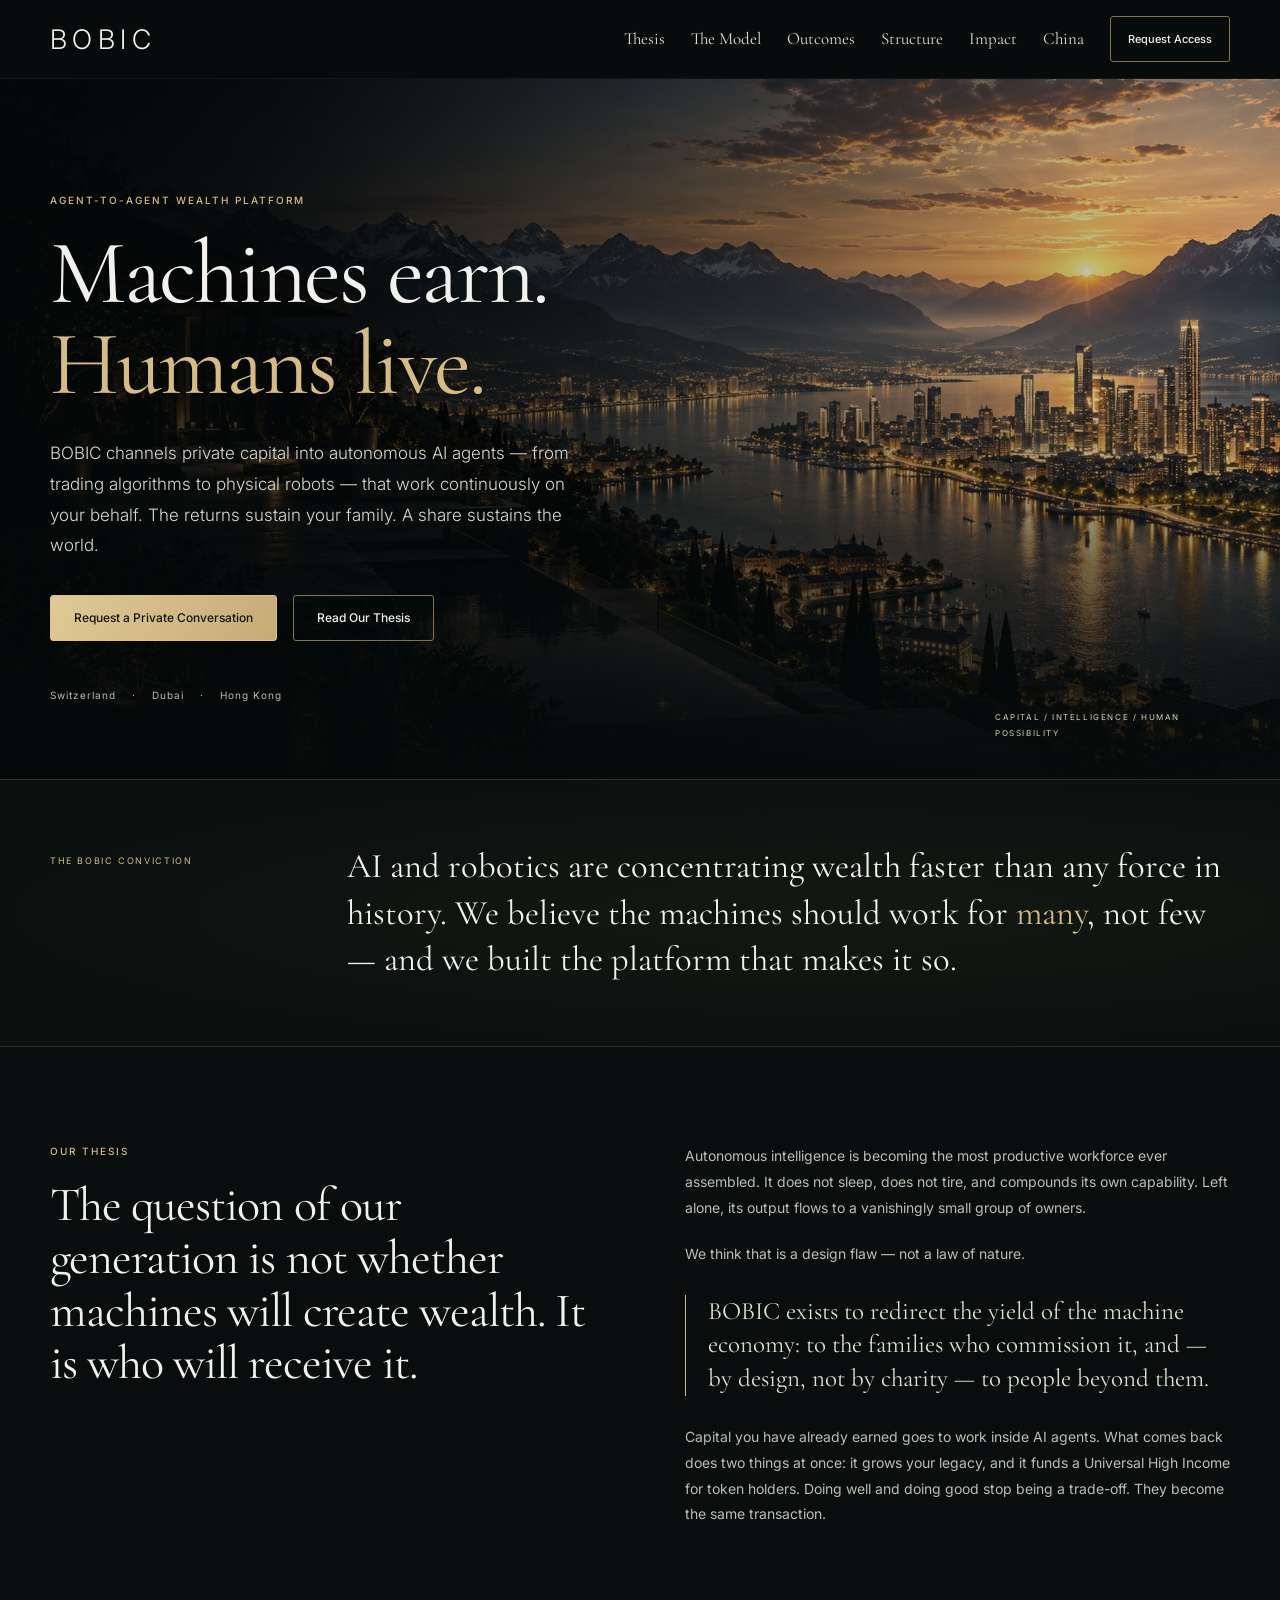
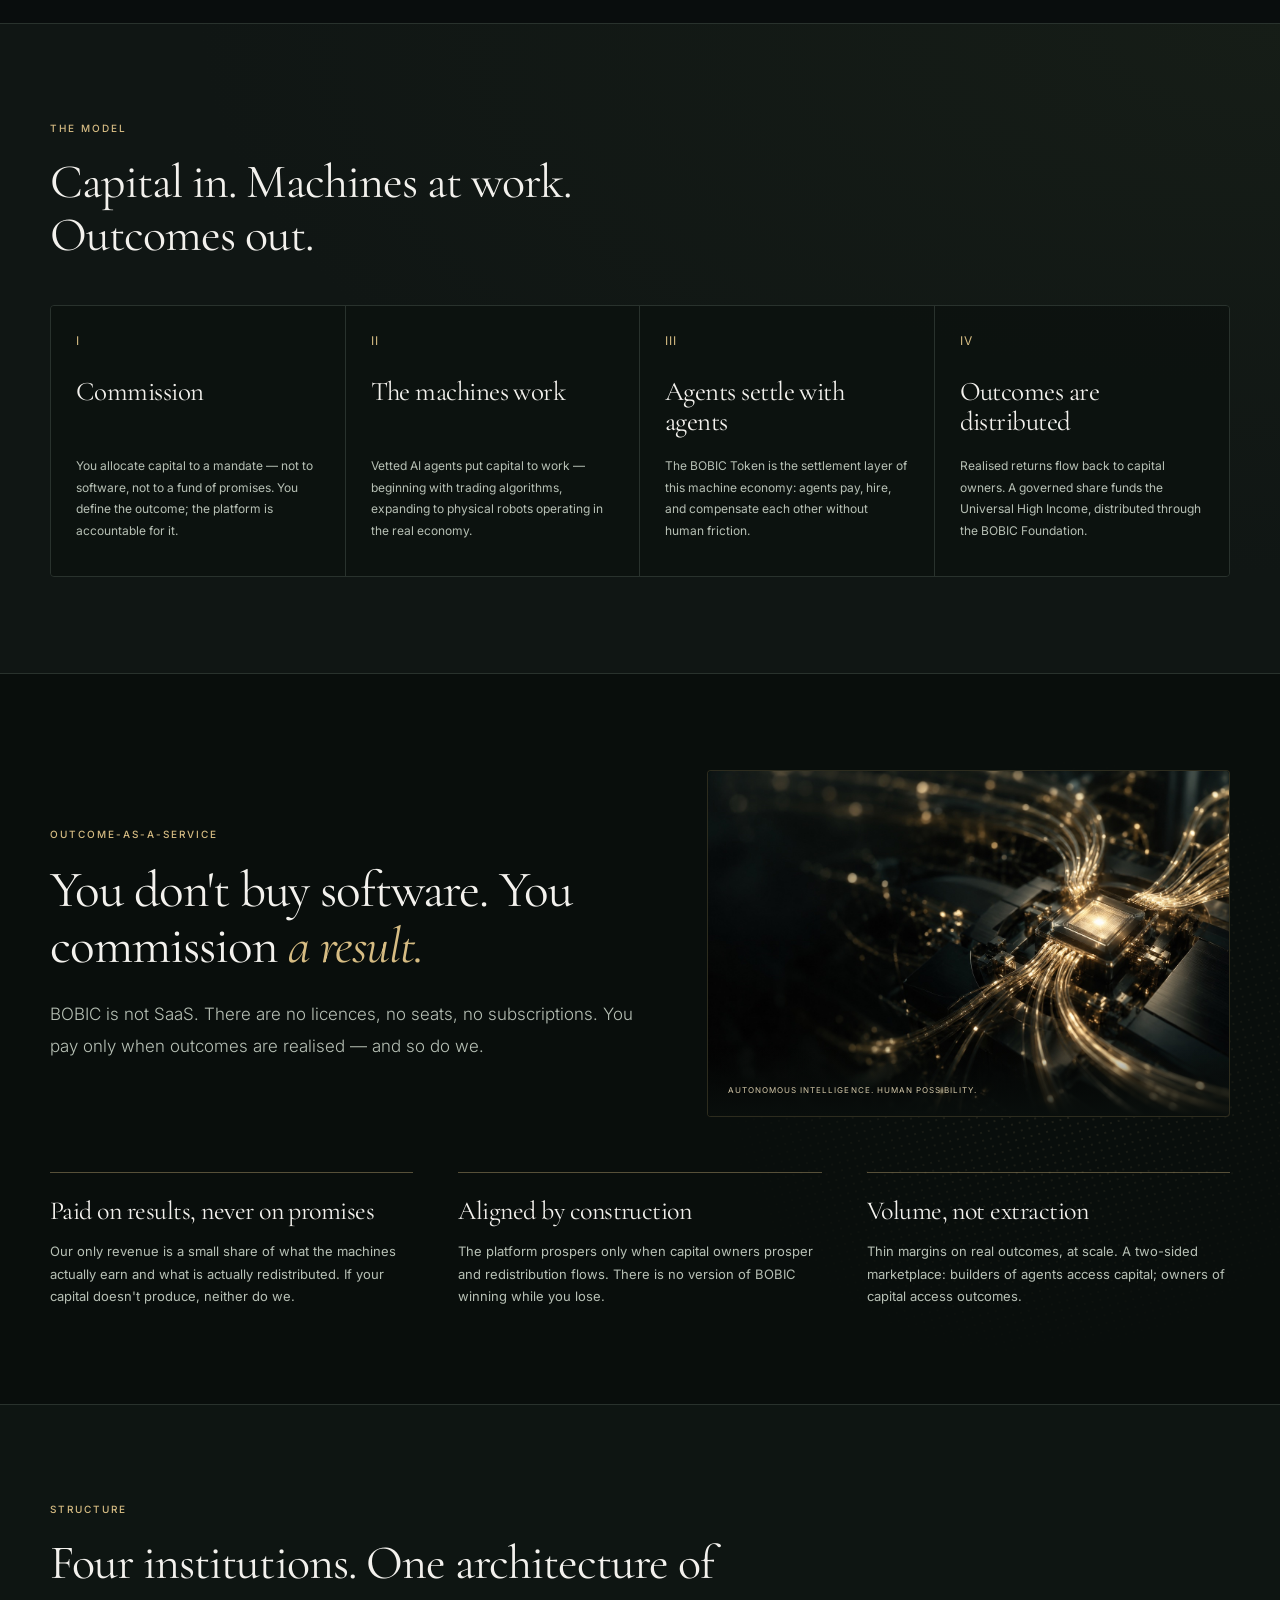
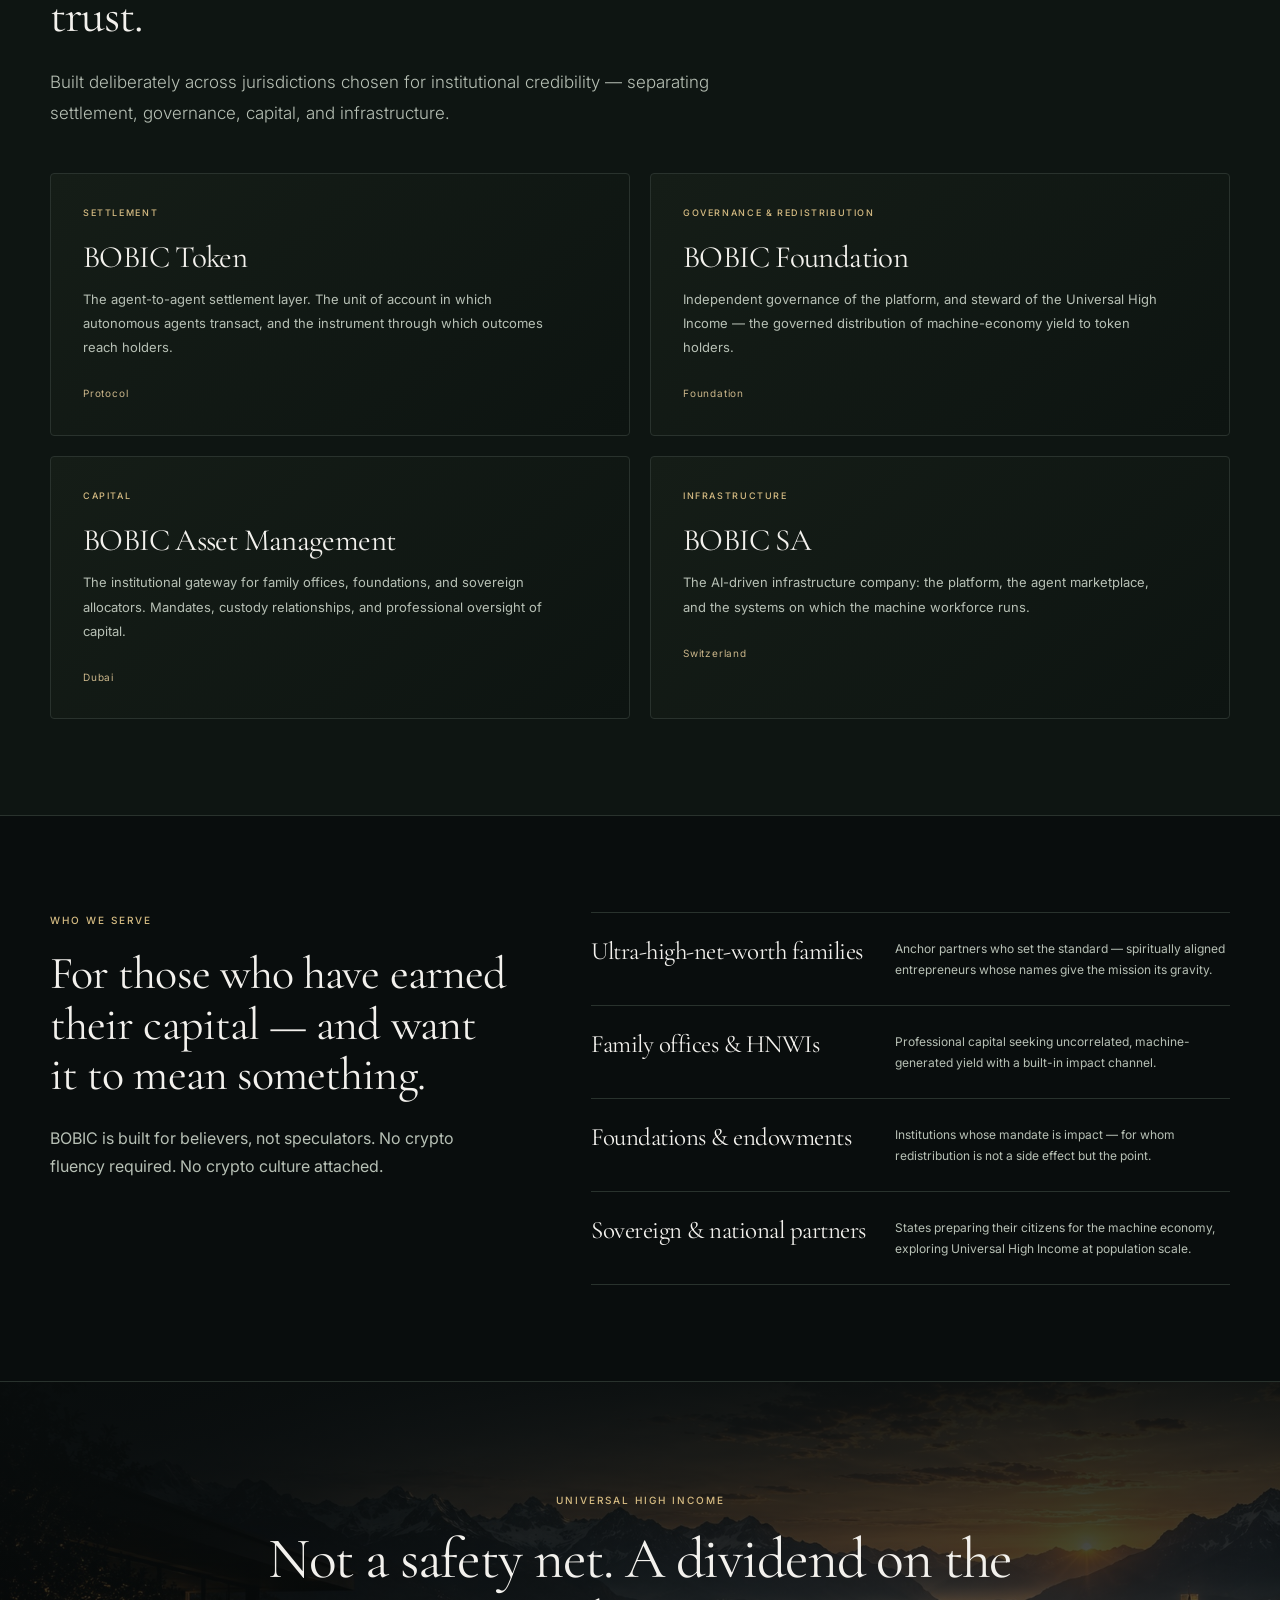
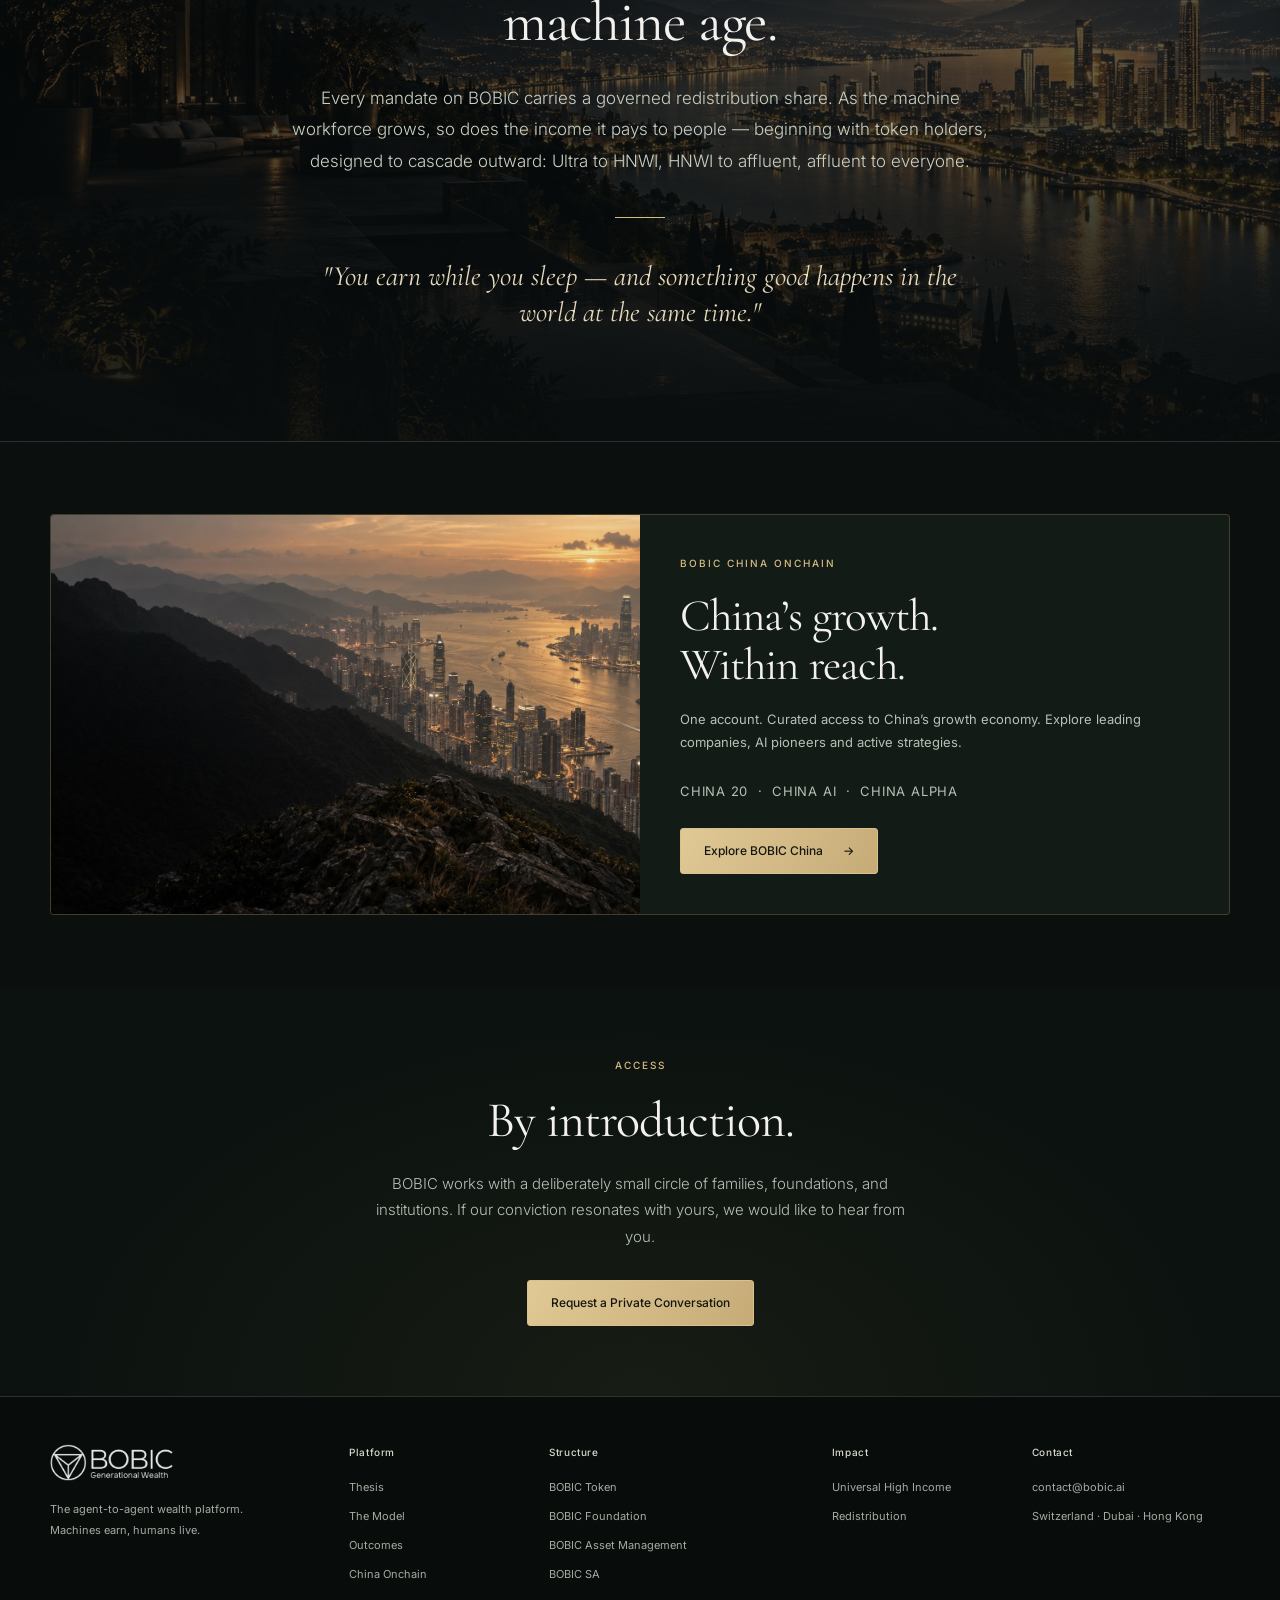
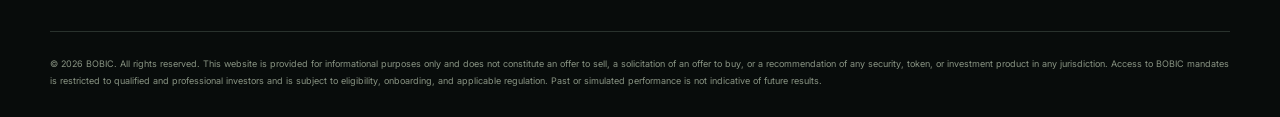
==== commit 251a433e: "Update BOBIC locations to Switzerland Dubai and Hong Kong" ====
--- a/index.html
+++ b/index.html
@@ -39,7 +39,7 @@
       <a href="#access" class="btn btn-navy">Request a Private Conversation</a>
       <a href="#thesis" class="btn btn-ghost">Read Our Thesis</a>
     </div>
-    <p class="hero-note">Switzerland <span>·</span> Dubai <span>·</span> By introduction</p>
+    <p class="hero-note">Switzerland <span>·</span> Dubai <span>·</span> Hong Kong</p>
   </div>
 </section>
 
@@ -251,7 +251,7 @@
       <div>
         <h4>Contact</h4>
         <a href="mailto:contact@bobic.ai">contact@bobic.ai</a>
-        <p>Geneva · Dubai</p>
+        <p>Switzerland · Dubai · Hong Kong</p>
       </div>
     </div>
     <div class="disclaimer">
